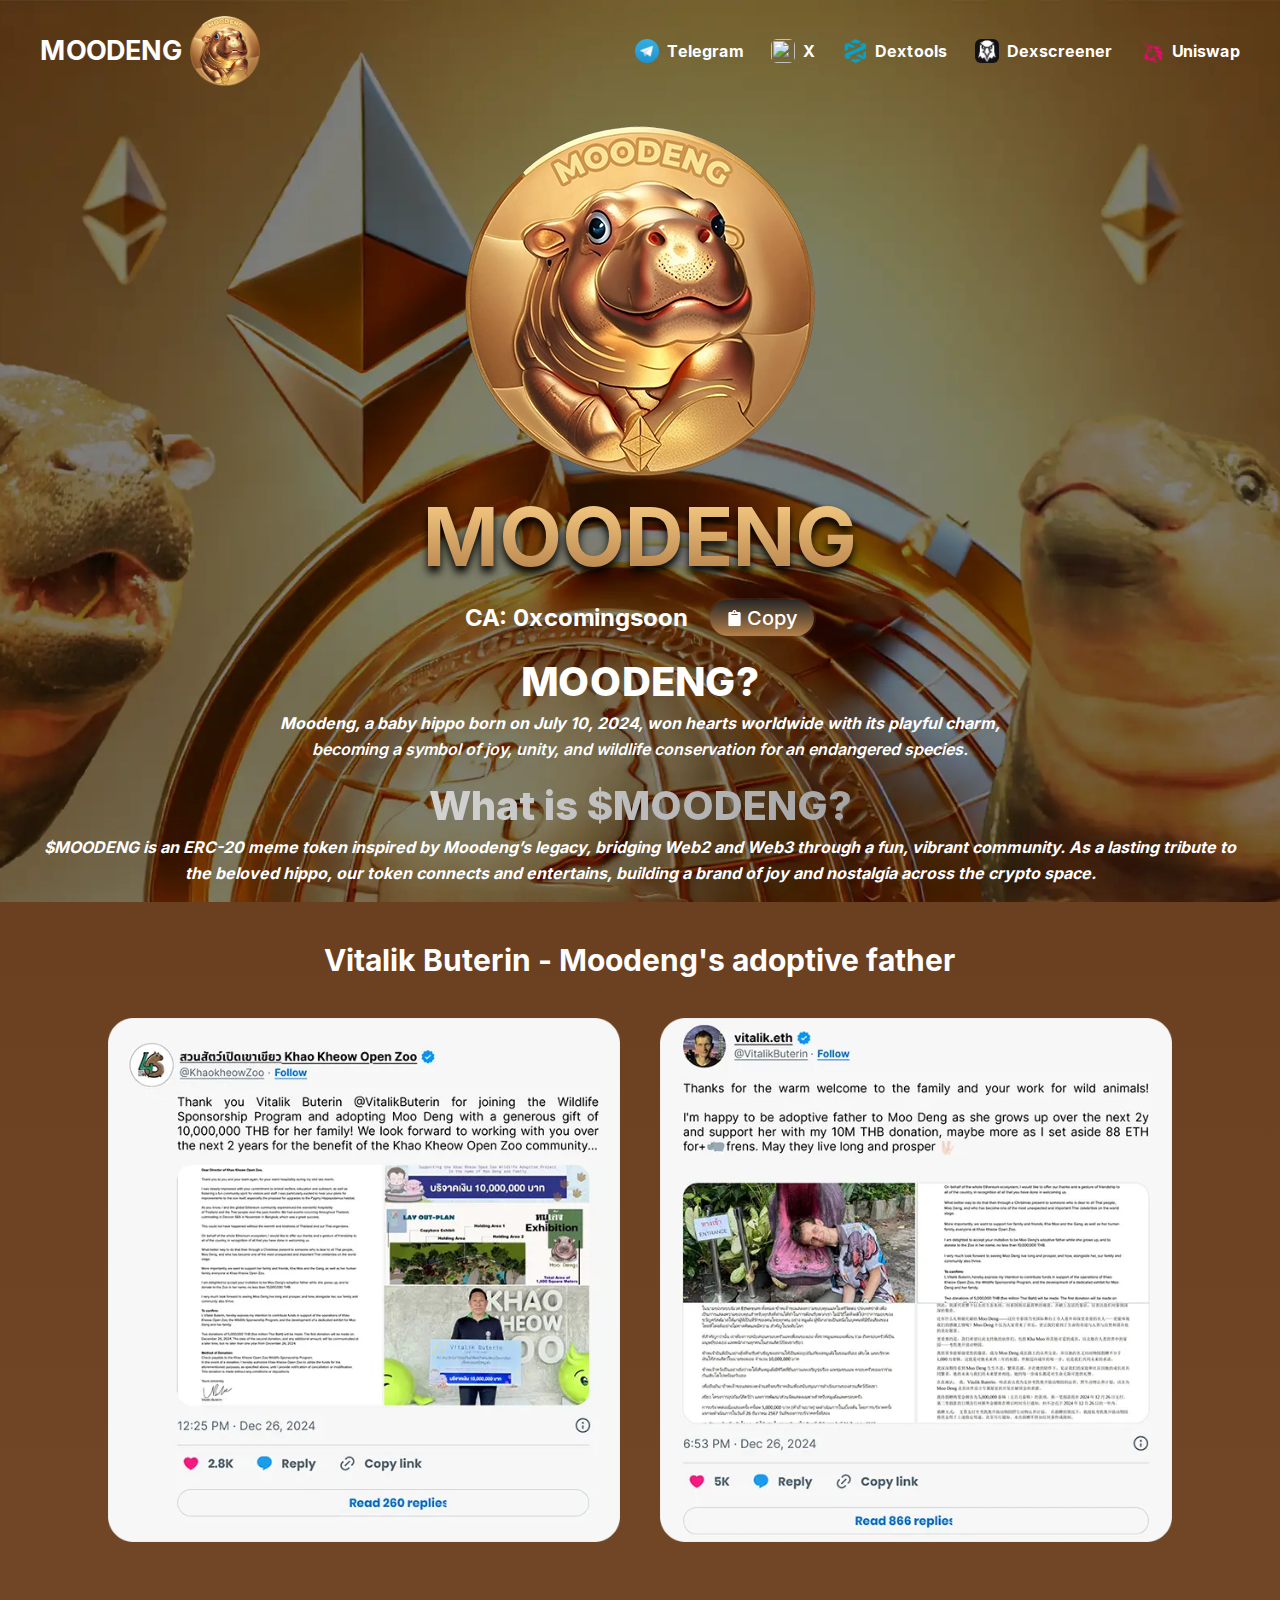
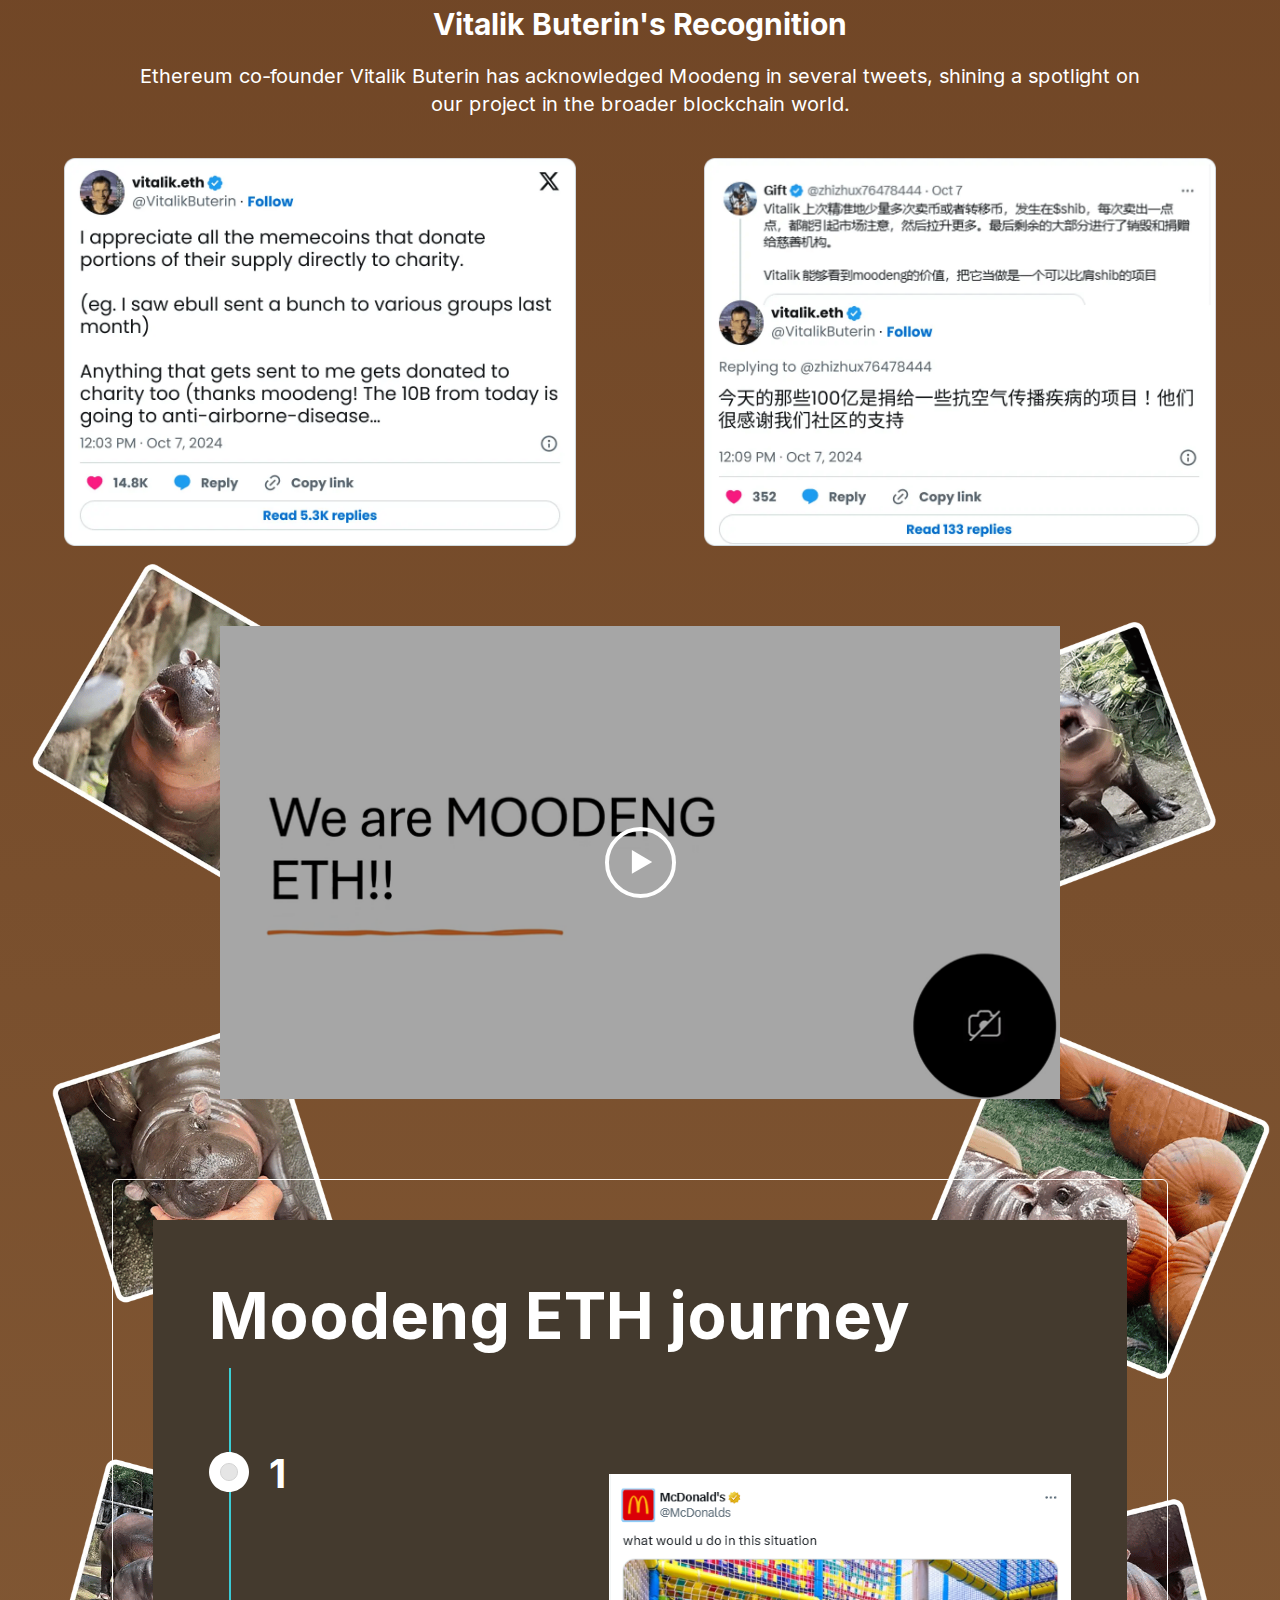
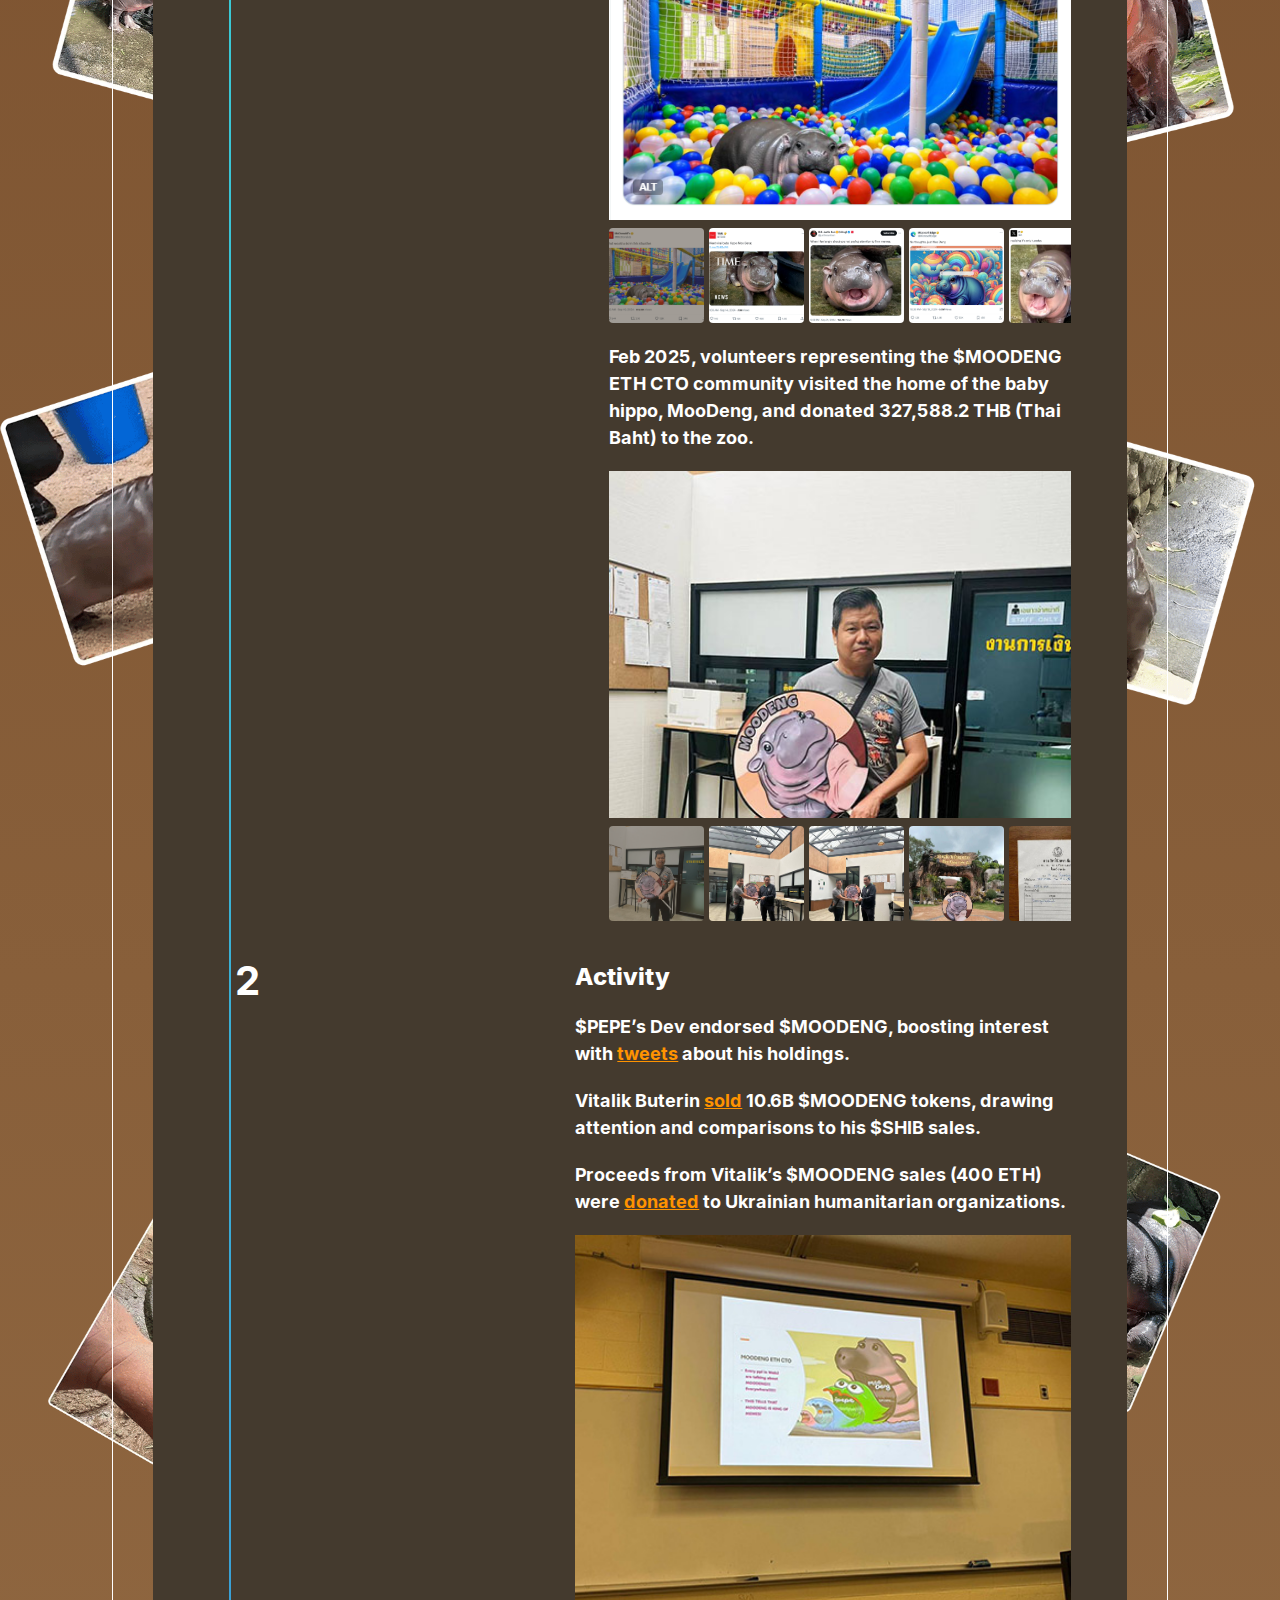
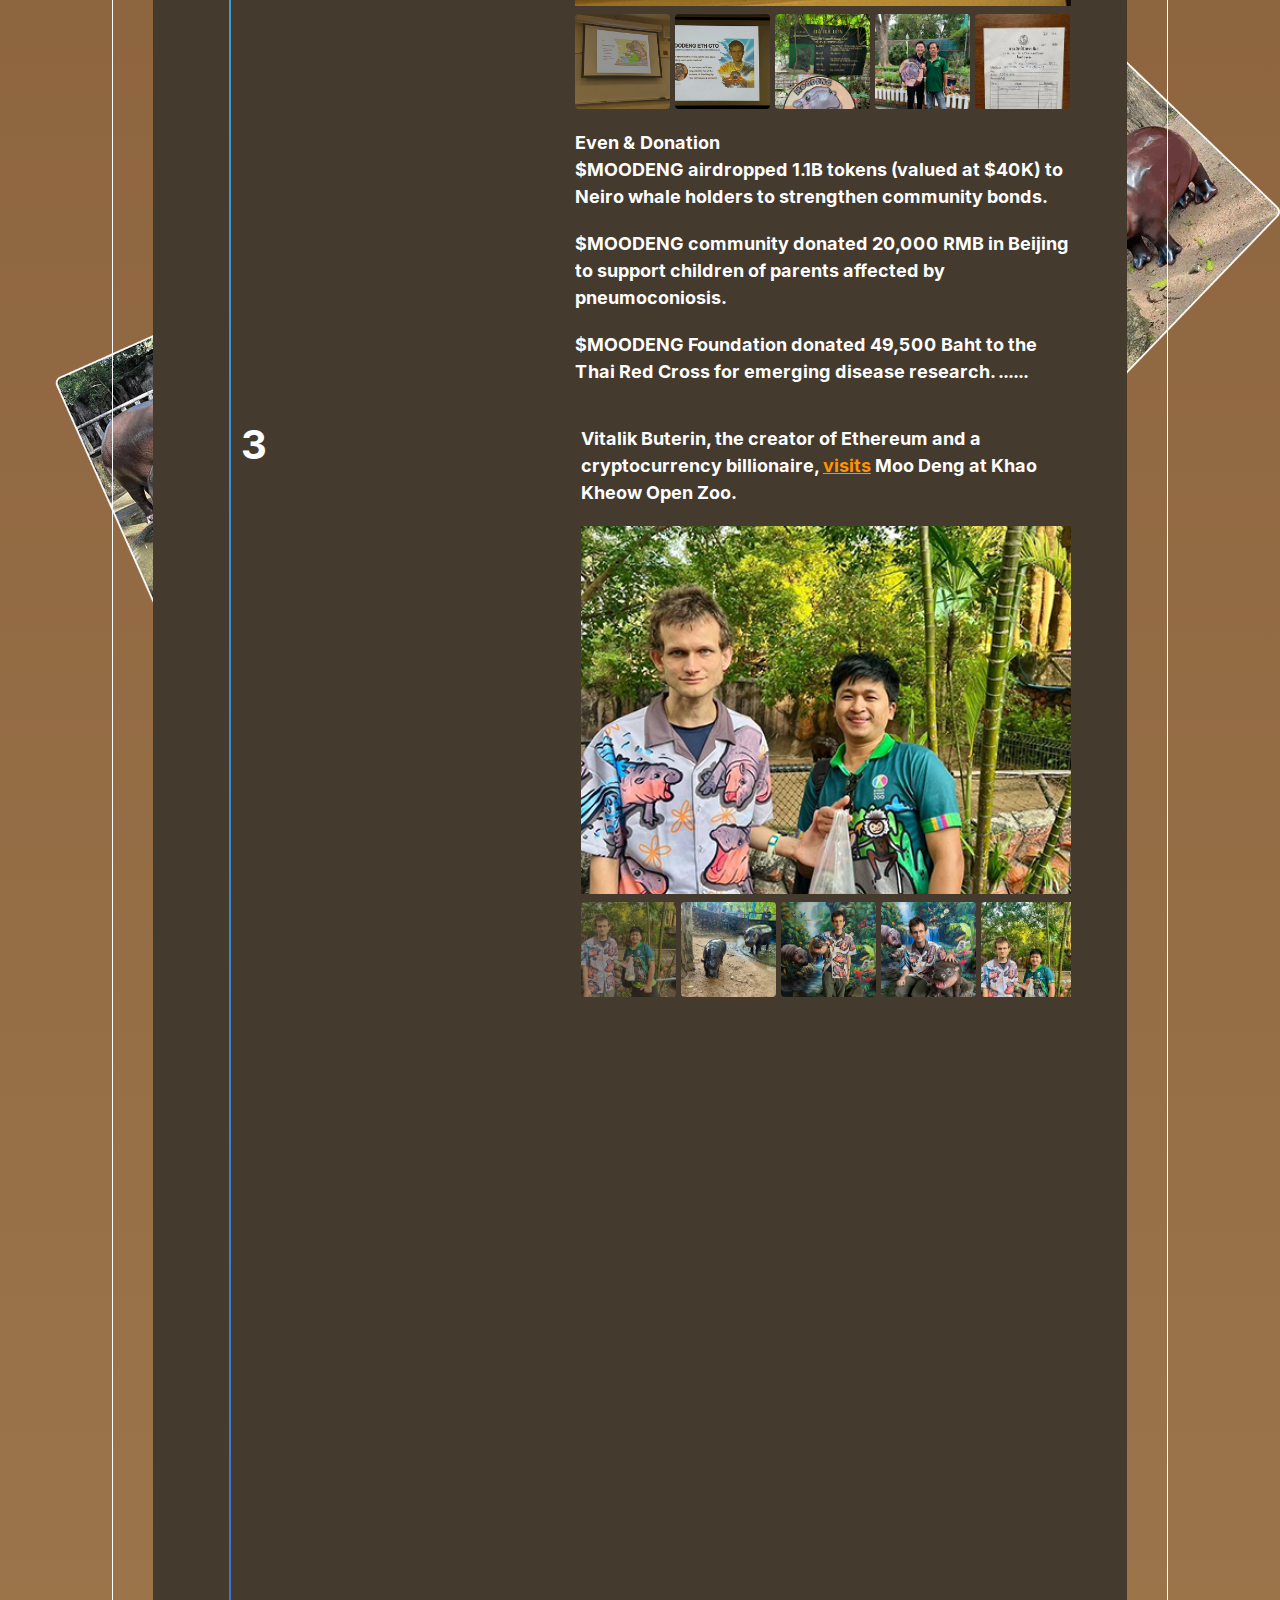
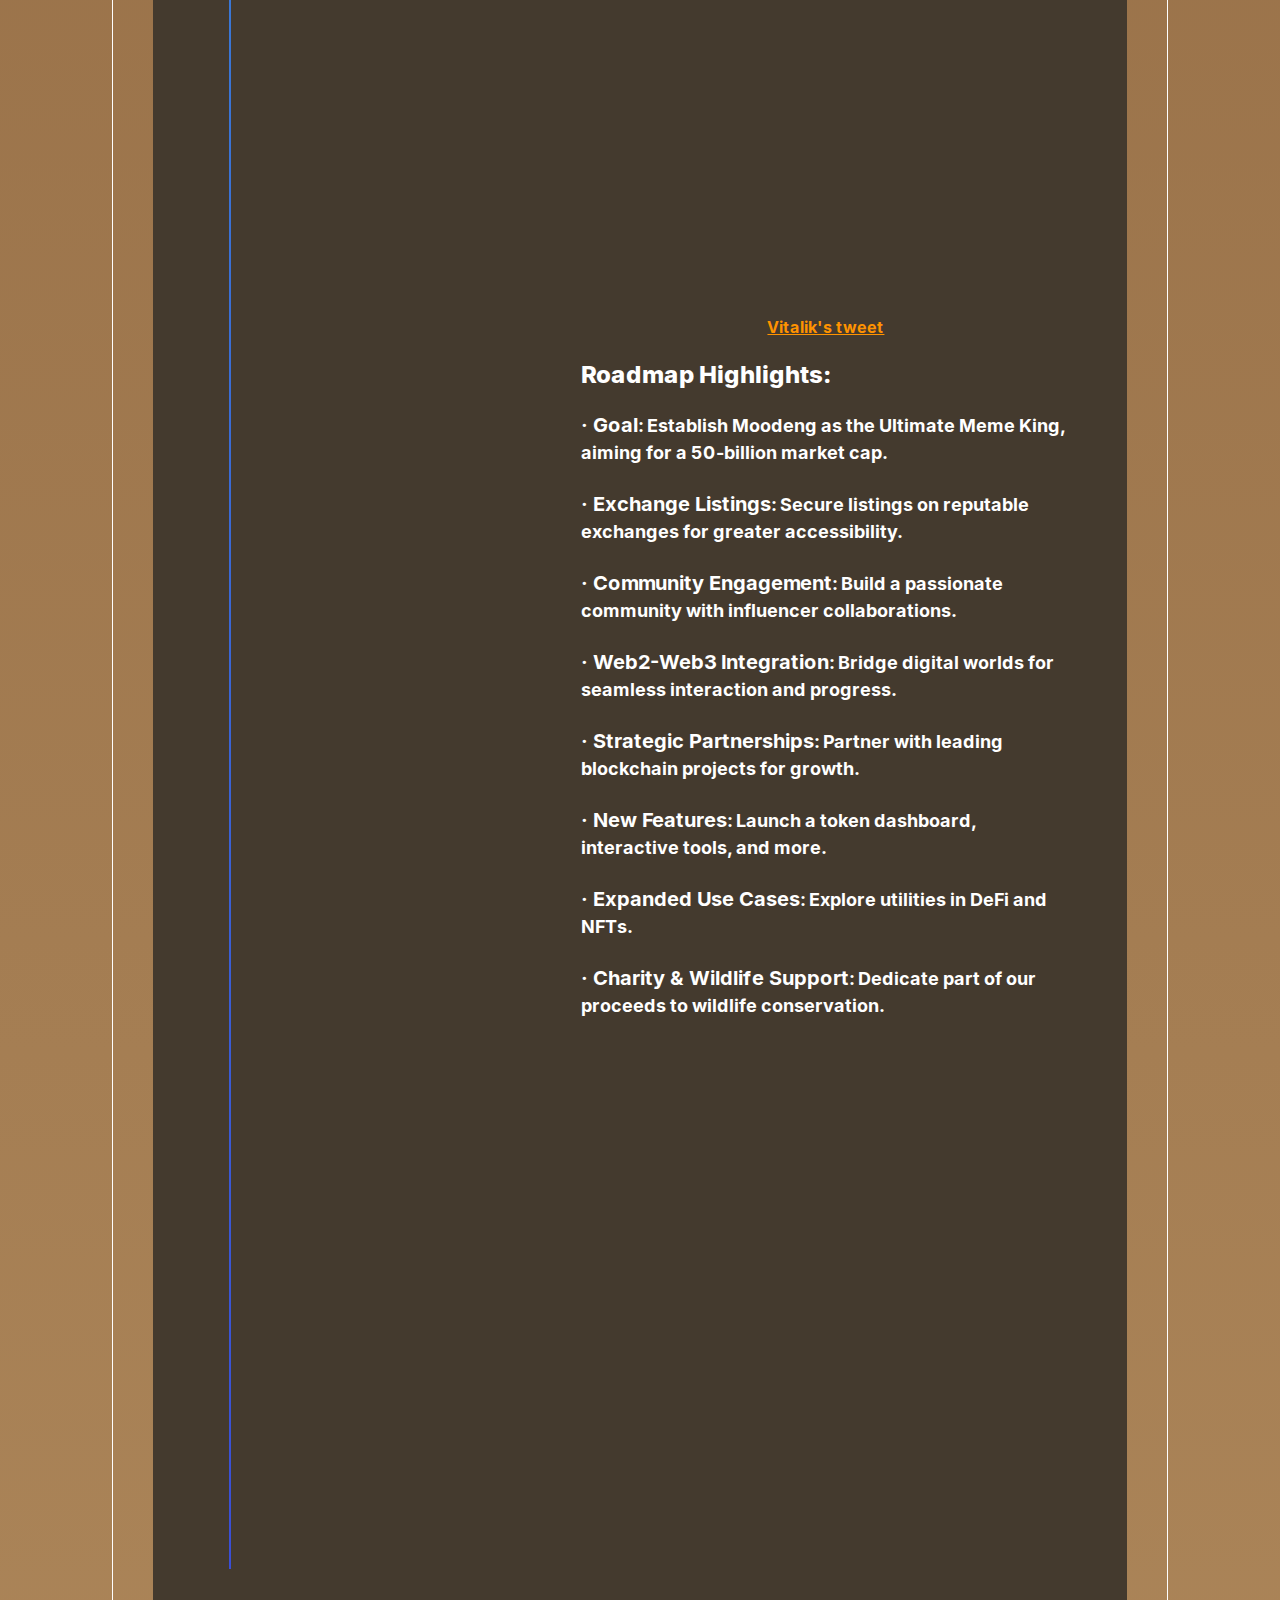
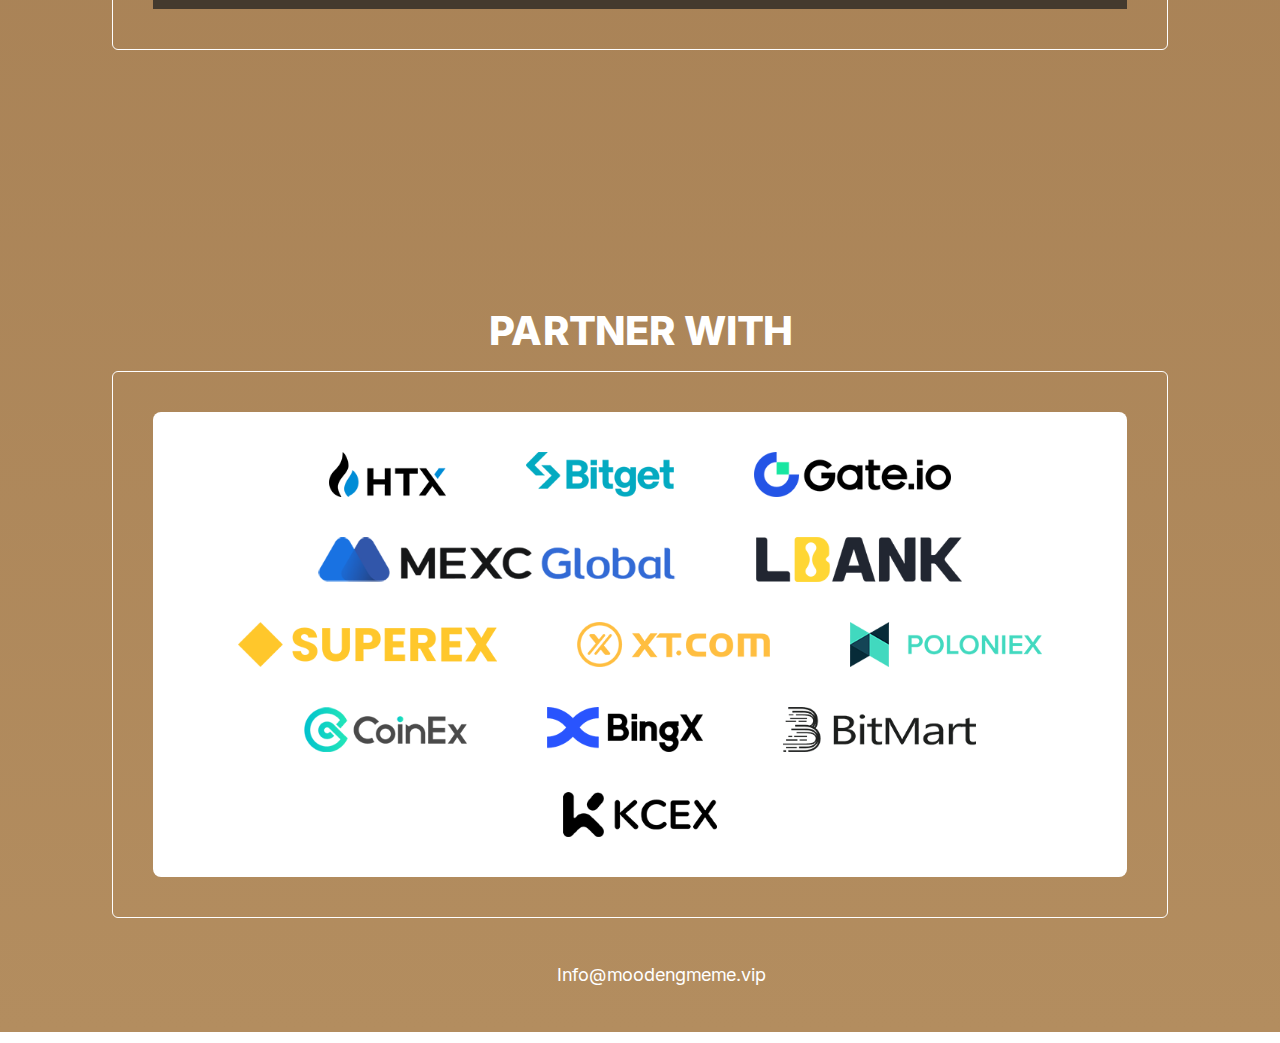
==== index.html @ 2652fa2b "first commit" ====
<!DOCTYPE html>
<html lang="en">

<head>
    <meta charSet="utf-8" />
    <meta name="viewport" content="width=device-width, initial-scale=1" />
    <link rel="preload" href="/_next/static/media/6d93bde91c0c2823-s.p.woff2" as="font" crossorigin=""
        type="font/woff2" />
    <link rel="preload" as="image"
        imageSrcSet="/_next/image?url=%2F_next%2Fstatic%2Fmedia%2Fhero.f780f8da.png&amp;w=640&amp;q=75&amp;dpl=dpl_Himsqy779shiFS8bax35Cu4Dz1cm 640w, /_next/image?url=%2F_next%2Fstatic%2Fmedia%2Fhero.f780f8da.png&amp;w=750&amp;q=75&amp;dpl=dpl_Himsqy779shiFS8bax35Cu4Dz1cm 750w, /_next/image?url=%2F_next%2Fstatic%2Fmedia%2Fhero.f780f8da.png&amp;w=828&amp;q=75&amp;dpl=dpl_Himsqy779shiFS8bax35Cu4Dz1cm 828w, /_next/image?url=%2F_next%2Fstatic%2Fmedia%2Fhero.f780f8da.png&amp;w=1080&amp;q=75&amp;dpl=dpl_Himsqy779shiFS8bax35Cu4Dz1cm 1080w, /_next/image?url=%2F_next%2Fstatic%2Fmedia%2Fhero.f780f8da.png&amp;w=1200&amp;q=75&amp;dpl=dpl_Himsqy779shiFS8bax35Cu4Dz1cm 1200w, /_next/image?url=%2F_next%2Fstatic%2Fmedia%2Fhero.f780f8da.png&amp;w=1920&amp;q=75&amp;dpl=dpl_Himsqy779shiFS8bax35Cu4Dz1cm 1920w, /_next/image?url=%2F_next%2Fstatic%2Fmedia%2Fhero.f780f8da.png&amp;w=2048&amp;q=75&amp;dpl=dpl_Himsqy779shiFS8bax35Cu4Dz1cm 2048w, /_next/image?url=%2F_next%2Fstatic%2Fmedia%2Fhero.f780f8da.png&amp;w=3840&amp;q=75&amp;dpl=dpl_Himsqy779shiFS8bax35Cu4Dz1cm 3840w"
        imageSizes="100vw" />
    <link rel="preload" as="image"
        imageSrcSet="/_next/image?url=%2F_next%2Fstatic%2Fmedia%2Flogo-2.14aabc45.png&amp;w=384&amp;q=100&amp;dpl=dpl_Himsqy779shiFS8bax35Cu4Dz1cm 1x, /_next/image?url=%2F_next%2Fstatic%2Fmedia%2Flogo-2.14aabc45.png&amp;w=750&amp;q=100&amp;dpl=dpl_Himsqy779shiFS8bax35Cu4Dz1cm 2x" />
    <link rel="preload" as="image" href="/slider-1/s1.png" />
    <link rel="preload" as="image" href="/slider-1/s2.png" />
    <link rel="preload" as="image" href="/slider-1/s3.png" />
    <link rel="preload" as="image" href="/slider-1/s4.png" />
    <link rel="preload" as="image" href="/slider-1/s5.png" />
    <link rel="preload" as="image" href="/slider-1/s6.png" />
    <link rel="preload" as="image" href="/slider-1/s7.png" />
    <link rel="preload" as="image" href="/slider-2/s1.jpeg" />
    <link rel="stylesheet" href="/_next/static/css/af9b019580ee9a31.css?dpl=dpl_Himsqy779shiFS8bax35Cu4Dz1cm"
        data-precedence="next" />
    <link rel="stylesheet" href="/_next/static/css/ea7d800c8a680295.css?dpl=dpl_Himsqy779shiFS8bax35Cu4Dz1cm"
        data-precedence="next" />
    <link rel="preload" as="script" fetchPriority="low"
        href="/_next/static/chunks/webpack-76964db5224d0c79.js?dpl=dpl_Himsqy779shiFS8bax35Cu4Dz1cm" />
    <script src="/_next/static/chunks/1bace94d-59c0e814e99fb036.js?dpl=dpl_Himsqy779shiFS8bax35Cu4Dz1cm" async="">
    </script>
    <script src="/_next/static/chunks/170-80c71eea524e364d.js?dpl=dpl_Himsqy779shiFS8bax35Cu4Dz1cm" async=""></script>
    <script src="/_next/static/chunks/main-app-ac27ffcede738406.js?dpl=dpl_Himsqy779shiFS8bax35Cu4Dz1cm" async="">
    </script>
    <script src="/_next/static/chunks/17-d59802ddd5c65a68.js?dpl=dpl_Himsqy779shiFS8bax35Cu4Dz1cm" async=""></script>
    <script src="/_next/static/chunks/app/layout-b3a618b76ba72ce8.js?dpl=dpl_Himsqy779shiFS8bax35Cu4Dz1cm" async="">
    </script>
    <script src="/_next/static/chunks/946f5a48-8767764c56c4c7df.js?dpl=dpl_Himsqy779shiFS8bax35Cu4Dz1cm" async="">
    </script>
    <script src="/_next/static/chunks/944-8070cf9de7eb9574.js?dpl=dpl_Himsqy779shiFS8bax35Cu4Dz1cm" async=""></script>
    <script src="/_next/static/chunks/app/page-c12bf40a9e4cdd3b.js?dpl=dpl_Himsqy779shiFS8bax35Cu4Dz1cm" async="">
    </script>
    <link rel="preload" as="image" href="/slider-2/s2.jpeg" />
    <link rel="preload" as="image" href="/slider-2/s3.jpeg" />
    <link rel="preload" as="image" href="/slider-2/s4.jpeg" />
    <link rel="preload" as="image" href="/slider-2/s5.jpeg" />
    <link rel="preload" as="image" href="/slider-3/s1.jpeg" />
    <link rel="preload" as="image" href="/slider-3/s2.jpeg" />
    <link rel="preload" as="image" href="/slider-3/s3.jpeg" />
    <link rel="preload" as="image" href="/slider-3/s4.jpeg" />
    <link rel="preload" as="image" href="/slider-3/s5.jpeg" />
    <link rel="preload" as="image" href="/slider-3/s6.jpeg" />
    <link rel="preload" as="image" href="/slider-3/s7.jpeg" />
    <link rel="preload" as="image" href="/slider-3/s8.jpeg" />
    <link rel="preload" as="image" href="/slider-3/s9.jpeg" />
    <link rel="preload" as="image" href="/slider-3/s10.jpeg" />
    <link rel="preload" as="image" href="/slider-4/s1.png" />
    <link rel="preload" as="image" href="/slider-4/s2.png" />
    <link rel="preload" as="image" href="/slider-4/s3.png" />
    <link rel="preload" as="image" href="/slider-4/s4.png" />
    <link rel="preload" as="image" href="/slider-4/s5.png" />
    <link rel="preload" as="image" href="/socials/htx.png" />
    <link rel="preload" as="image" href="/socials/bitget.png" />
    <link rel="preload" as="image" href="/socials/gate.png" />
    <link rel="preload" as="image" href="/socials/mexc.png" />
    <link rel="preload" as="image" href="/socials/lbank.png" />
    <link rel="preload" as="image" href="/socials/superex.png" />
    <link rel="preload" as="image" href="/socials/xt.png" />
    <link rel="preload" as="image" href="/socials/polon.png" />
    <link rel="preload" as="image" href="/socials/coinex.png" />
    <link rel="preload" as="image" href="/socials/bingx.png" />
    <link rel="preload" as="image" href="/socials/bitmap.png" />
    <link rel="preload" as="image" href="/socials/kcex.png" />
    <meta name="next-size-adjust" />
    <title>Moodeng</title>
    <meta name="description" content="Meet MooDeng, the Iconic Pygmy Hippo Inspiring $MOODENG!" />
    <meta property="og:title" content="Moodeng" />
    <meta property="og:description" content="Meet MooDeng, the Iconic Pygmy Hippo Inspiring $MOODENG!" />
    <meta property="og:image:type" content="image/jpeg" />
    <meta property="og:image:width" content="1500" />
    <meta property="og:image:height" content="500" />
    <meta property="og:image" content="https://moodeng.vip/opengraph-image.jpg?70909d3bb8a36746" />
    <meta name="twitter:card" content="summary_large_image" />
    <meta name="twitter:title" content="Moodeng" />
    <meta name="twitter:description" content="Meet MooDeng, the Iconic Pygmy Hippo Inspiring $MOODENG!" />
    <meta name="twitter:image:type" content="image/jpeg" />
    <meta name="twitter:image:width" content="1500" />
    <meta name="twitter:image:height" content="500" />
    <meta name="twitter:image" content="https://moodeng.vip/opengraph-image.jpg?70909d3bb8a36746" />
    <link rel="icon" href="/favicon.ico" type="image/x-icon" sizes="128x128" />
    <script src="/_next/static/chunks/polyfills-42372ed130431b0a.js?dpl=dpl_Himsqy779shiFS8bax35Cu4Dz1cm" noModule="">
    </script>
</head>

<body class="__className_03f01d">
    <div class="mx-auto min-h-screen max-w-screen-3xl">
        <div class="relative"><img alt="" decoding="async" data-nimg="fill" class="object-cover"
                style="position:absolute;height:100%;width:100%;left:0;top:0;right:0;bottom:0;color:transparent"
                sizes="100vw"
                srcSet="/_next/image?url=%2F_next%2Fstatic%2Fmedia%2Fhero.f780f8da.png&amp;w=640&amp;q=75&amp;dpl=dpl_Himsqy779shiFS8bax35Cu4Dz1cm 640w, /_next/image?url=%2F_next%2Fstatic%2Fmedia%2Fhero.f780f8da.png&amp;w=750&amp;q=75&amp;dpl=dpl_Himsqy779shiFS8bax35Cu4Dz1cm 750w, /_next/image?url=%2F_next%2Fstatic%2Fmedia%2Fhero.f780f8da.png&amp;w=828&amp;q=75&amp;dpl=dpl_Himsqy779shiFS8bax35Cu4Dz1cm 828w, /_next/image?url=%2F_next%2Fstatic%2Fmedia%2Fhero.f780f8da.png&amp;w=1080&amp;q=75&amp;dpl=dpl_Himsqy779shiFS8bax35Cu4Dz1cm 1080w, /_next/image?url=%2F_next%2Fstatic%2Fmedia%2Fhero.f780f8da.png&amp;w=1200&amp;q=75&amp;dpl=dpl_Himsqy779shiFS8bax35Cu4Dz1cm 1200w, /_next/image?url=%2F_next%2Fstatic%2Fmedia%2Fhero.f780f8da.png&amp;w=1920&amp;q=75&amp;dpl=dpl_Himsqy779shiFS8bax35Cu4Dz1cm 1920w, /_next/image?url=%2F_next%2Fstatic%2Fmedia%2Fhero.f780f8da.png&amp;w=2048&amp;q=75&amp;dpl=dpl_Himsqy779shiFS8bax35Cu4Dz1cm 2048w, /_next/image?url=%2F_next%2Fstatic%2Fmedia%2Fhero.f780f8da.png&amp;w=3840&amp;q=75&amp;dpl=dpl_Himsqy779shiFS8bax35Cu4Dz1cm 3840w"
                src="/_next/image?url=%2F_next%2Fstatic%2Fmedia%2Fhero.f780f8da.png&amp;w=3840&amp;q=75&amp;dpl=dpl_Himsqy779shiFS8bax35Cu4Dz1cm" />
            <div class="relative px-5 lg:px-10 py-4">
                <header class="flex items-center justify-between">
                    <div class="flex items-center gap-2"><span
                            class="text-xl font-bold lg:text-2xl xl:text-[27px]">MOODENG</span><img alt=""
                            loading="lazy" width="70" height="70" decoding="async" data-nimg="1"
                            class="w-[50px] lg:w-[70px]" style="color:transparent"
                           
                            src="/_next/logos.png" />
                    </div>
                    <div
                        class="font-bold *:multi-[flex;items-center;gap-2] [&amp;_img]:multi-[aspect-square;size-[24px];object-contain;rounded-md] gap-5 lg:gap-7 hidden min-[790px]:multi-[`flex;[&amp;+*]:hidden`]">
                        <a href="https://t.me/moodeng_onETH" target="_tele"><img alt="" loading="lazy" width="50"
                                height="50" decoding="async" data-nimg="1" style="color:transparent"
                                srcSet="/_next/image?url=%2F_next%2Fstatic%2Fmedia%2Ftele.3a8845c1.png&amp;w=64&amp;q=75&amp;dpl=dpl_Himsqy779shiFS8bax35Cu4Dz1cm 1x, /_next/image?url=%2F_next%2Fstatic%2Fmedia%2Ftele.3a8845c1.png&amp;w=128&amp;q=75&amp;dpl=dpl_Himsqy779shiFS8bax35Cu4Dz1cm 2x"
                                src="/_next/image?url=%2F_next%2Fstatic%2Fmedia%2Ftele.3a8845c1.png&amp;w=128&amp;q=75&amp;dpl=dpl_Himsqy779shiFS8bax35Cu4Dz1cm" /><span>Telegram</span></a><a
                            href="https://x.com/moodeng_onETH" target="_x"><img alt="" loading="lazy" width="50"
                                height="50" decoding="async" data-nimg="1" style="color:transparent"
                                srcSet="/_next/image?url=%2F_next%2Fstatic%2Fmedia%2Fx.f2b79ea3.png&amp;w=64&amp;q=75&amp;dpl=dpl_Himsqy779shiFS8bax35Cu4Dz1cm 1x, /_next/image?url=%2F_next%2Fstatic%2Fmedia%2Fx.f2b79ea3.png&amp;w=128&amp;q=75&amp;dpl=dpl_Himsqy779shiFS8bax35Cu4Dz1cm 2x"
                                src="/_next/image?url=%2F_next%2Fstatic%2Fmedia%2Fx.f2b79ea3.png&amp;w=128&amp;q=75&amp;dpl=dpl_Himsqy779shiFS8bax35Cu4Dz1cm" /><span>X</span></a><a
                            href="https://www.dextools.io/" target="_dex"><img alt="" loading="lazy"
                                width="50" height="56" decoding="async" data-nimg="1" style="color:transparent"
                                srcSet="/_next/image?url=%2F_next%2Fstatic%2Fmedia%2Fdex.eba37f08.png&amp;w=64&amp;q=75&amp;dpl=dpl_Himsqy779shiFS8bax35Cu4Dz1cm 1x, /_next/image?url=%2F_next%2Fstatic%2Fmedia%2Fdex.eba37f08.png&amp;w=128&amp;q=75&amp;dpl=dpl_Himsqy779shiFS8bax35Cu4Dz1cm 2x"
                                src="/_next/image?url=%2F_next%2Fstatic%2Fmedia%2Fdex.eba37f08.png&amp;w=128&amp;q=75&amp;dpl=dpl_Himsqy779shiFS8bax35Cu4Dz1cm" /><span>Dextools</span></a><a
                            href="https://dexscreener.com"
                            target="_dexs"><img alt="" loading="lazy" width="50" height="50" decoding="async"
                                data-nimg="1" style="color:transparent"
                                srcSet="/_next/image?url=%2F_next%2Fstatic%2Fmedia%2Fdexs.d2df85e1.png&amp;w=64&amp;q=75&amp;dpl=dpl_Himsqy779shiFS8bax35Cu4Dz1cm 1x, /_next/image?url=%2F_next%2Fstatic%2Fmedia%2Fdexs.d2df85e1.png&amp;w=128&amp;q=75&amp;dpl=dpl_Himsqy779shiFS8bax35Cu4Dz1cm 2x"
                                src="/_next/image?url=%2F_next%2Fstatic%2Fmedia%2Fdexs.d2df85e1.png&amp;w=128&amp;q=75&amp;dpl=dpl_Himsqy779shiFS8bax35Cu4Dz1cm" /><span>Dexscreener</span></a><a
                            href="https://app.uniswap.org/explore/tokens/ethereum/0xcomingsoon"
                            target="_uni"><img alt="" loading="lazy" width="50" height="50" decoding="async"
                                data-nimg="1" style="color:transparent"
                                srcSet="/_next/image?url=%2F_next%2Fstatic%2Fmedia%2Funi.c1dee1bf.png&amp;w=64&amp;q=75&amp;dpl=dpl_Himsqy779shiFS8bax35Cu4Dz1cm 1x, /_next/image?url=%2F_next%2Fstatic%2Fmedia%2Funi.c1dee1bf.png&amp;w=128&amp;q=75&amp;dpl=dpl_Himsqy779shiFS8bax35Cu4Dz1cm 2x"
                                src="/_next/image?url=%2F_next%2Fstatic%2Fmedia%2Funi.c1dee1bf.png&amp;w=128&amp;q=75&amp;dpl=dpl_Himsqy779shiFS8bax35Cu4Dz1cm" /><span>Uniswap</span></a>
                    </div>
                    <div><button><img alt="" loading="lazy" width="29" height="25" decoding="async" data-nimg="1"
                                style="color:transparent" src="/_next/static/media/hamburger.f5b17fae.svg" /></button>
                    </div>
                </header><img alt="" width="350" height="350" decoding="async" data-nimg="1" class="mx-auto mt-10"
                    style="color:transparent"
                    srcSet="/_next/image?url=%2F_next%2Fstatic%2Fmedia%2Flogo-2.14aabc45.png&amp;w=384&amp;q=100&amp;dpl=dpl_Himsqy779shiFS8bax35Cu4Dz1cm 1x, /_next/image?url=%2F_next%2Fstatic%2Fmedia%2Flogo-2.14aabc45.png&amp;w=750&amp;q=100&amp;dpl=dpl_Himsqy779shiFS8bax35Cu4Dz1cm 2x"
                    src="/_next/image?url=%2F_next%2Fstatic%2Fmedia%2Flogo-2.14aabc45.png&amp;w=750&amp;q=100&amp;dpl=dpl_Himsqy779shiFS8bax35Cu4Dz1cm" />
                <h1
                    class="text-gra-1 text-sha-1 text-center font-bold leading-none text-6xl lg:text-7xl xl:text-[82px] mt-5">
                    MOODENG</h1>
                <div
                    class="flex justify-center text-center text-[11px] font-bold *:multi-[bg-black;rounded-lg;basis-[148px];py-6;px-2] gap-5 mt-5">
                    <section>
                        <div class="">MARKETCAP</div>
                        <div class="">
                            <number-flow-react><span
                                    style="font-kerning: none; display: inline-block; line-height: var(--number-flow-char-height, 1em); padding: var(--number-flow-mask-height, 0.25em) 0;">$0</span>
                            </number-flow-react>
                        </div>
                    </section>
                    <section>
                        <div class="">LIQUIDITY</div>
                        <div class="">
                            <number-flow-react><span
                                    style="font-kerning: none; display: inline-block; line-height: var(--number-flow-char-height, 1em); padding: var(--number-flow-mask-height, 0.25em) 0;">$0</span>
                            </number-flow-react>
                        </div>
                    </section>
                    <section>
                        <div class="">VOLUME (24h)</div>
                        <div class="">
                            <number-flow-react><span
                                    style="font-kerning: none; display: inline-block; line-height: var(--number-flow-char-height, 1em); padding: var(--number-flow-mask-height, 0.25em) 0;">$0</span>
                            </number-flow-react>
                        </div>
                    </section>
                </div>
                <div class="flex flex-col items-center justify-center sm:flex-row gap-2 sm:gap-5 mt-5">
                    <div class="text-center font-bold text-lg sm:text-xl lg:text-2xl">CA:
                        <!-- --> <span class="break-all">0xcomingsoon</span></div>
                    <div class="shrink-0 overflow-hidden rounded-full border-2 border-primary/30"><button
                            class="btn-1 flex items-center text-[20px] font-medium leading-none transition gap-1 px-4 py-2 hover:opacity-90"><img
                                alt="" loading="lazy" width="17" height="18" decoding="async" data-nimg="1"
                                style="color:transparent"
                                src="/_next/static/media/copy.a0fef533.svg" /><span>Copy</span></button></div>
                </div>
                <div class="text-center mt-6 space-y-6">
                    <div class="space-y-2">
                        <h2 class="text-4xl font-extrabold lg:text-[40px]">MOODENG?</h2>
                        <article class="font-semibold italic leading-relaxed">
                            <p class="font-bold">Moodeng, a baby hippo born on July 10, 2024, won hearts worldwide with
                                its playful charm,</p>
                            <p>becoming a symbol of joy, unity, and wildlife conservation for an endangered species.</p>
                        </article>
                    </div>
                    <div class="space-y-2">
                        <h2 class="text-gra-2 text-4xl font-extrabold lg:text-[40px]">What is $MOODENG?</h2>
                        <article class="font-semibold italic leading-relaxed">
                            <p class="mx-auto max-w-screen-xl font-bold">$MOODENG is an ERC-20 meme token inspired by
                                Moodeng’s legacy, bridging Web2 and Web3 through a fun, vibrant community. As a lasting
                                tribute to the beloved hippo, our token connects and entertains, building a brand of joy
                                and nostalgia across the crypto space.</p>
                        </article>
                    </div>
                </div>
            </div>
        </div>
        <div class="bg-gra-1 py-10">
            <hgroup class="space-y-5 text-center">
                <h2 class="text-2xl font-bold xl:text-3xl 2xl:text-[32px]">Vitalik Buterin - Moodeng&#x27;s adoptive
                    father</h2>
            </hgroup>
            <div
                class="relative z-10 flex items-center justify-center *:multi-[max-w-[min(550px,40%)]] gap-10 max-md:multi-[`flex-col;[&amp;&gt;*]:max-w-[90%]`] mt-10">
                <a href="https://x.com/khaokheowzoo/status/1872151683700248587?s=46" target="_card3"><img alt=""
                        loading="lazy" width="600" height="614" decoding="async" data-nimg="1" style="color:transparent"
                        srcSet="/_next/image?url=%2F_next%2Fstatic%2Fmedia%2Ft3.8689aac9.png&amp;w=640&amp;q=75&amp;dpl=dpl_Himsqy779shiFS8bax35Cu4Dz1cm 1x, /_next/image?url=%2F_next%2Fstatic%2Fmedia%2Ft3.8689aac9.png&amp;w=1200&amp;q=75&amp;dpl=dpl_Himsqy779shiFS8bax35Cu4Dz1cm 2x"
                        src="/_next/image?url=%2F_next%2Fstatic%2Fmedia%2Ft3.8689aac9.png&amp;w=1200&amp;q=75&amp;dpl=dpl_Himsqy779shiFS8bax35Cu4Dz1cm" /></a><a
                    href="https://x.com/khaokheowzoo/status/1872151683700248587?s=46" target="_card4"><img alt=""
                        loading="lazy" width="600" height="614" decoding="async" data-nimg="1" style="color:transparent"
                        srcSet="/_next/image?url=%2F_next%2Fstatic%2Fmedia%2Ft4.f00b1a37.png&amp;w=640&amp;q=75&amp;dpl=dpl_Himsqy779shiFS8bax35Cu4Dz1cm 1x, /_next/image?url=%2F_next%2Fstatic%2Fmedia%2Ft4.f00b1a37.png&amp;w=1200&amp;q=75&amp;dpl=dpl_Himsqy779shiFS8bax35Cu4Dz1cm 2x"
                        src="/_next/image?url=%2F_next%2Fstatic%2Fmedia%2Ft4.f00b1a37.png&amp;w=1200&amp;q=75&amp;dpl=dpl_Himsqy779shiFS8bax35Cu4Dz1cm" /></a>
            </div>
            <hgroup class="mt-16 space-y-5 text-center">
                <h2 class="text-2xl font-bold xl:text-3xl 2xl:text-[32px]">Vitalik Buterin&#x27;s Recognition</h2>
                <p class="text-lg lg:text-xl"><span class="inline-block max-w-5xl">Ethereum co-founder Vitalik Buterin
                        has acknowledged Moodeng in several tweets, shining a spotlight on our project in the broader
                        blockchain world.</span></p>
            </hgroup>
            <div
                class="relative z-10 flex items-center justify-center *:multi-[max-w-[min(550px,40%)]] gap-10 lg:gap-20 xl:gap-32 max-md:multi-[`flex-col;[&amp;&gt;*]:max-w-[90%]`] mt-10">
                <img alt="" loading="lazy" width="1100" height="834" decoding="async" data-nimg="1"
                    style="color:transparent"
                    srcSet="/_next/image?url=%2F_next%2Fstatic%2Fmedia%2Ft1.1557f1ec.png&amp;w=1200&amp;q=75&amp;dpl=dpl_Himsqy779shiFS8bax35Cu4Dz1cm 1x, /_next/image?url=%2F_next%2Fstatic%2Fmedia%2Ft1.1557f1ec.png&amp;w=3840&amp;q=75&amp;dpl=dpl_Himsqy779shiFS8bax35Cu4Dz1cm 2x"
                    src="/_next/image?url=%2F_next%2Fstatic%2Fmedia%2Ft1.1557f1ec.png&amp;w=3840&amp;q=75&amp;dpl=dpl_Himsqy779shiFS8bax35Cu4Dz1cm" /><img
                    alt="" loading="lazy" width="1100" height="834" decoding="async" data-nimg="1"
                    style="color:transparent"
                    srcSet="/_next/image?url=%2F_next%2Fstatic%2Fmedia%2Ft2.504d4bf3.png&amp;w=1200&amp;q=75&amp;dpl=dpl_Himsqy779shiFS8bax35Cu4Dz1cm 1x, /_next/image?url=%2F_next%2Fstatic%2Fmedia%2Ft2.504d4bf3.png&amp;w=3840&amp;q=75&amp;dpl=dpl_Himsqy779shiFS8bax35Cu4Dz1cm 2x"
                    src="/_next/image?url=%2F_next%2Fstatic%2Fmedia%2Ft2.504d4bf3.png&amp;w=3840&amp;q=75&amp;dpl=dpl_Himsqy779shiFS8bax35Cu4Dz1cm" />
            </div>
            <div class="relative z-10 mx-5 mt-10 flex justify-center sm:mx-10 lg:mt-20">
                <div class="aspect-video w-[840px]">
                    <div class="size-full"></div>
                </div>
            </div>
            <div class="relative contain-layout"><img alt="" loading="lazy" width="1920" height="4879" decoding="async"
                    data-nimg="1" class="absolute top-[-10%] max-h-full w-full min-w-[1240px] object-contain"
                    style="color:transparent"
                    srcSet="/_next/image?url=%2F_next%2Fstatic%2Fmedia%2Fmain.2c8db8db.png&amp;w=1920&amp;q=75&amp;dpl=dpl_Himsqy779shiFS8bax35Cu4Dz1cm 1x, /_next/image?url=%2F_next%2Fstatic%2Fmedia%2Fmain.2c8db8db.png&amp;w=3840&amp;q=75&amp;dpl=dpl_Himsqy779shiFS8bax35Cu4Dz1cm 2x"
                    src="/_next/image?url=%2F_next%2Fstatic%2Fmedia%2Fmain.2c8db8db.png&amp;w=3840&amp;q=75&amp;dpl=dpl_Himsqy779shiFS8bax35Cu4Dz1cm" />
                <div class="mx-5 mt-10 flex justify-center sm:mx-10 lg:mt-20">
                    <div
                        class="w-ful relative max-w-[1056px] overflow-hidden rounded-md border-white contain-layout min-[1420px]:[overflow:revert] sm:border sm:p-5 lg:p-10">
                        <img alt="" loading="lazy" width="500" height="342" decoding="async" data-nimg="1"
                            class="absolute -left-24 bottom-0 z-10 hidden w-[400px] rotate-[-46deg] lg:block lg:w-[500px]"
                            style="color:transparent"
                            srcSet="/_next/image?url=%2F_next%2Fstatic%2Fmedia%2Fimage-1.8954af6f.png&amp;w=640&amp;q=75&amp;dpl=dpl_Himsqy779shiFS8bax35Cu4Dz1cm 1x, /_next/image?url=%2F_next%2Fstatic%2Fmedia%2Fimage-1.8954af6f.png&amp;w=1080&amp;q=75&amp;dpl=dpl_Himsqy779shiFS8bax35Cu4Dz1cm 2x"
                            src="/_next/image?url=%2F_next%2Fstatic%2Fmedia%2Fimage-1.8954af6f.png&amp;w=1080&amp;q=75&amp;dpl=dpl_Himsqy779shiFS8bax35Cu4Dz1cm" /><img
                            alt="" loading="lazy" width="260" height="260" decoding="async" data-nimg="1"
                            class="absolute -bottom-10 -right-36 w-[200px] lg:w-[260px]" style="color:transparent"
                            srcSet="/_next/image?url=%2F_next%2Fstatic%2Fmedia%2Fimage-2.b2ae0ace.png&amp;w=384&amp;q=75&amp;dpl=dpl_Himsqy779shiFS8bax35Cu4Dz1cm 1x, /_next/image?url=%2F_next%2Fstatic%2Fmedia%2Fimage-2.b2ae0ace.png&amp;w=640&amp;q=75&amp;dpl=dpl_Himsqy779shiFS8bax35Cu4Dz1cm 2x"
                            src="/_next/image?url=%2F_next%2Fstatic%2Fmedia%2Fimage-2.b2ae0ace.png&amp;w=640&amp;q=75&amp;dpl=dpl_Himsqy779shiFS8bax35Cu4Dz1cm" />
                        <div class="bg-[rgba(68,_58,_46,_1)] pt-10 lg:pt-16 pb-5 lg:pb-10 px-10 lg:px-14">
                            <h2 class="font-bold leading-none text-4xl sm:text-5xl lg:text-6xl xl:text-[64px]">Moodeng
                                ETH journey</h2>
                            <div
                                class="font-bold *:multi-[flex;items-baseline;gap-5;z-10;relative] [&amp;&gt;section&gt;img]:translate-y-1 [&amp;&gt;section&gt;img]:w-[35px] lg:[&amp;&gt;section&gt;img]:w-[40px] [&amp;&gt;section&gt;img]:hidden sm:[&amp;&gt;section&gt;img]:block [&amp;&gt;section&gt;div]:multi-[flex;gap-10;gap-y-5;overflow-hidden] lg:[&amp;&gt;section&gt;div]:gap-10 [&amp;&gt;section&gt;div]:flex-col lg:[&amp;&gt;section&gt;div]:flex-row [&amp;_h4]:multi-[shrink-0;leading-none] [&amp;_h4]:text-3xl lg:[&amp;_h4]:text-[40px] sm:[&amp;_h4]:w-[250px] lg:[&amp;_h4]:w-[300px] [&amp;_article]:space-y-5 [&amp;_article&gt;h5]:multi-[text-2xl;font-extrabold] [&amp;_article_a]:multi-[text-[rgba(255,_147,_0,_1)];underline] text-[18px] space-y-10 mt-5 py-10 lg:py-20 relative isolate after:multi-[absolute;left-5;top-0;w-0.5;h-full;bg-white] after:bg-[linear-gradient(to_bottom,_#3acfd5_0%,_#3a4ed5_100%)] after:hidden sm:after:block">
                                <section><img alt="" loading="lazy" width="40" height="40" decoding="async"
                                        data-nimg="1" style="color:transparent"
                                        src="/_next/static/media/circle.2688c518.svg" />
                                    <div>
                                        <h4>1</h4>
                                        <div class="overflow-hidden">
                                            <article>
                                              
                                                <div class="space-y-2">
                                                    <div class="keen-slider">
                                                        <div class="keen-slider__slide"><img src="/slider-1/s1.png"
                                                                alt=""
                                                                class="aspect-[16/12] w-full object-cover object-top" />
                                                        </div>
                                                        <div class="keen-slider__slide"><img src="/slider-1/s2.png"
                                                                alt=""
                                                                class="aspect-[16/12] w-full object-cover object-top" />
                                                        </div>
                                                        <div class="keen-slider__slide"><img src="/slider-1/s3.png"
                                                                alt=""
                                                                class="aspect-[16/12] w-full object-cover object-top" />
                                                        </div>
                                                        <div class="keen-slider__slide"><img src="/slider-1/s4.png"
                                                                alt=""
                                                                class="aspect-[16/12] w-full object-cover object-top" />
                                                        </div>
                                                        <div class="keen-slider__slide"><img src="/slider-1/s5.png"
                                                                alt=""
                                                                class="aspect-[16/12] w-full object-cover object-top" />
                                                        </div>
                                                        <div class="keen-slider__slide"><img src="/slider-1/s6.png"
                                                                alt=""
                                                                class="aspect-[16/12] w-full object-cover object-top" />
                                                        </div>
                                                        <div class="keen-slider__slide"><img src="/slider-1/s7.png"
                                                                alt=""
                                                                class="aspect-[16/12] w-full object-cover object-top" />
                                                        </div>
                                                    </div>
                                                    <div class="keen-slider">
                                                        <div
                                                            class="keen-slider__slide aspect-square !w-[60px] shrink-0 cursor-pointer overflow-hidden rounded transition sm:!w-[95px] [&amp;.active]:multi-[opacity-50;cursor-default]">
                                                            <img src="/slider-1/s1.png" alt=""
                                                                class="size-full object-cover object-top" /></div>
                                                        <div
                                                            class="keen-slider__slide aspect-square !w-[60px] shrink-0 cursor-pointer overflow-hidden rounded transition sm:!w-[95px] [&amp;.active]:multi-[opacity-50;cursor-default]">
                                                            <img src="/slider-1/s2.png" alt=""
                                                                class="size-full object-cover object-top" /></div>
                                                        <div
                                                            class="keen-slider__slide aspect-square !w-[60px] shrink-0 cursor-pointer overflow-hidden rounded transition sm:!w-[95px] [&amp;.active]:multi-[opacity-50;cursor-default]">
                                                            <img src="/slider-1/s3.png" alt=""
                                                                class="size-full object-cover object-top" /></div>
                                                        <div
                                                            class="keen-slider__slide aspect-square !w-[60px] shrink-0 cursor-pointer overflow-hidden rounded transition sm:!w-[95px] [&amp;.active]:multi-[opacity-50;cursor-default]">
                                                            <img src="/slider-1/s4.png" alt=""
                                                                class="size-full object-cover object-top" /></div>
                                                        <div
                                                            class="keen-slider__slide aspect-square !w-[60px] shrink-0 cursor-pointer overflow-hidden rounded transition sm:!w-[95px] [&amp;.active]:multi-[opacity-50;cursor-default]">
                                                            <img src="/slider-1/s5.png" alt=""
                                                                class="size-full object-cover object-top" /></div>
                                                        <div
                                                            class="keen-slider__slide aspect-square !w-[60px] shrink-0 cursor-pointer overflow-hidden rounded transition sm:!w-[95px] [&amp;.active]:multi-[opacity-50;cursor-default]">
                                                            <img src="/slider-1/s6.png" alt=""
                                                                class="size-full object-cover object-top" /></div>
                                                        <div
                                                            class="keen-slider__slide aspect-square !w-[60px] shrink-0 cursor-pointer overflow-hidden rounded transition sm:!w-[95px] [&amp;.active]:multi-[opacity-50;cursor-default]">
                                                            <img src="/slider-1/s7.png" alt=""
                                                                class="size-full object-cover object-top" /></div>
                                                    </div>
                                                </div>
                                                <p>Feb 2025, volunteers representing the $MOODENG ETH
                                                    CTO community visited the home of the baby hippo, MooDeng, and
                                                    donated 327,588.2 THB (Thai Baht) to the zoo.</p>
                                                <div class="space-y-2">
                                                    <div class="keen-slider">
                                                        <div class="keen-slider__slide"><img src="/slider-2/s1.jpeg"
                                                                alt=""
                                                                class="aspect-[16/12] w-full object-cover object-top" />
                                                        </div>
                                                        <div class="keen-slider__slide"><img src="/slider-2/s2.jpeg"
                                                                alt=""
                                                                class="aspect-[16/12] w-full object-cover object-top" />
                                                        </div>
                                                        <div class="keen-slider__slide"><img src="/slider-2/s3.jpeg"
                                                                alt=""
                                                                class="aspect-[16/12] w-full object-cover object-top" />
                                                        </div>
                                                        <div class="keen-slider__slide"><img src="/slider-2/s4.jpeg"
                                                                alt=""
                                                                class="aspect-[16/12] w-full object-cover object-top" />
                                                        </div>
                                                        <div class="keen-slider__slide"><img src="/slider-2/s5.jpeg"
                                                                alt=""
                                                                class="aspect-[16/12] w-full object-cover object-top" />
                                                        </div>
                                                    </div>
                                                    <div class="keen-slider">
                                                        <div
                                                            class="keen-slider__slide aspect-square !w-[60px] shrink-0 cursor-pointer overflow-hidden rounded transition sm:!w-[95px] [&amp;.active]:multi-[opacity-50;cursor-default]">
                                                            <img src="/slider-2/s1.jpeg" alt=""
                                                                class="size-full object-cover object-top" /></div>
                                                        <div
                                                            class="keen-slider__slide aspect-square !w-[60px] shrink-0 cursor-pointer overflow-hidden rounded transition sm:!w-[95px] [&amp;.active]:multi-[opacity-50;cursor-default]">
                                                            <img src="/slider-2/s2.jpeg" alt=""
                                                                class="size-full object-cover object-top" /></div>
                                                        <div
                                                            class="keen-slider__slide aspect-square !w-[60px] shrink-0 cursor-pointer overflow-hidden rounded transition sm:!w-[95px] [&amp;.active]:multi-[opacity-50;cursor-default]">
                                                            <img src="/slider-2/s3.jpeg" alt=""
                                                                class="size-full object-cover object-top" /></div>
                                                        <div
                                                            class="keen-slider__slide aspect-square !w-[60px] shrink-0 cursor-pointer overflow-hidden rounded transition sm:!w-[95px] [&amp;.active]:multi-[opacity-50;cursor-default]">
                                                            <img src="/slider-2/s4.jpeg" alt=""
                                                                class="size-full object-cover object-top" /></div>
                                                        <div
                                                            class="keen-slider__slide aspect-square !w-[60px] shrink-0 cursor-pointer overflow-hidden rounded transition sm:!w-[95px] [&amp;.active]:multi-[opacity-50;cursor-default]">
                                                            <img src="/slider-2/s5.jpeg" alt=""
                                                                class="size-full object-cover object-top" /></div>
                                                    </div>
                                                </div>
                                            </article>
                                        </div>
                                    </div>
                                </section>
                                <section><img alt="" loading="lazy" width="40" height="40" decoding="async"
                                        data-nimg="1" style="color:transparent"
                                        src="/_next/static/media/circle.2688c518.svg" />
                                    <div class="overflow-hidden">
                                        <h4>2</h4>
                                        <div class="overflow-hidden">
                                            <article>
                                                <h5>Activity</h5>
                                                <p>$PEPE’s Dev endorsed $MOODENG, boosting interest with
                                                    <!-- --> <a
                                                        href="https://x.com/degenharambe/status/1842984613540708518"
                                                        target="_blank">tweets</a> <!-- -->about his holdings.</p>
                                                <p> Vitalik Buterin
                                                    <!-- --> <a
                                                        href="https://etherscan.io/tx/0x1c2c271b8ae7152073f78ee61d5d635c76b2cb74ae6129d7f9ea7cd54fa04454"
                                                        target="_blank">sold</a> <!-- -->10.6B $MOODENG tokens, drawing
                                                    attention and comparisons to his $SHIB sales.</p>
                                                <p> Proceeds from Vitalik’s $MOODENG sales (400 ETH) were
                                                    <!-- --> <a
                                                        href="https://x.com/vitalikbuterin/status/1843260976206082216"
                                                        target="_blank">donated</a> <!-- -->to Ukrainian humanitarian
                                                    organizations.</p>
                                                <div class="space-y-2">
                                                    <div class="keen-slider">
                                                        <div class="keen-slider__slide"><img src="/slider-3/s1.jpeg"
                                                                alt=""
                                                                class="aspect-[16/12] w-full object-cover object-top" />
                                                        </div>
                                                        <div class="keen-slider__slide"><img src="/slider-3/s2.jpeg"
                                                                alt=""
                                                                class="aspect-[16/12] w-full object-cover object-top" />
                                                        </div>
                                                        <div class="keen-slider__slide"><img src="/slider-3/s3.jpeg"
                                                                alt=""
                                                                class="aspect-[16/12] w-full object-cover object-top" />
                                                        </div>
                                                        <div class="keen-slider__slide"><img src="/slider-3/s4.jpeg"
                                                                alt=""
                                                                class="aspect-[16/12] w-full object-cover object-top" />
                                                        </div>
                                                        <div class="keen-slider__slide"><img src="/slider-3/s5.jpeg"
                                                                alt=""
                                                                class="aspect-[16/12] w-full object-cover object-top" />
                                                        </div>
                                                        <div class="keen-slider__slide"><img src="/slider-3/s6.jpeg"
                                                                alt=""
                                                                class="aspect-[16/12] w-full object-cover object-top" />
                                                        </div>
                                                        <div class="keen-slider__slide"><img src="/slider-3/s7.jpeg"
                                                                alt=""
                                                                class="aspect-[16/12] w-full object-cover object-top" />
                                                        </div>
                                                        <div class="keen-slider__slide"><img src="/slider-3/s8.jpeg"
                                                                alt=""
                                                                class="aspect-[16/12] w-full object-cover object-top" />
                                                        </div>
                                                        <div class="keen-slider__slide"><img src="/slider-3/s9.jpeg"
                                                                alt=""
                                                                class="aspect-[16/12] w-full object-cover object-top" />
                                                        </div>
                                                        <div class="keen-slider__slide"><img src="/slider-3/s10.jpeg"
                                                                alt=""
                                                                class="aspect-[16/12] w-full object-cover object-top" />
                                                        </div>
                                                    </div>
                                                    <div class="keen-slider">
                                                        <div
                                                            class="keen-slider__slide aspect-square !w-[60px] shrink-0 cursor-pointer overflow-hidden rounded transition sm:!w-[95px] [&amp;.active]:multi-[opacity-50;cursor-default]">
                                                            <img src="/slider-3/s1.jpeg" alt=""
                                                                class="size-full object-cover object-top" /></div>
                                                        <div
                                                            class="keen-slider__slide aspect-square !w-[60px] shrink-0 cursor-pointer overflow-hidden rounded transition sm:!w-[95px] [&amp;.active]:multi-[opacity-50;cursor-default]">
                                                            <img src="/slider-3/s2.jpeg" alt=""
                                                                class="size-full object-cover object-top" /></div>
                                                        <div
                                                            class="keen-slider__slide aspect-square !w-[60px] shrink-0 cursor-pointer overflow-hidden rounded transition sm:!w-[95px] [&amp;.active]:multi-[opacity-50;cursor-default]">
                                                            <img src="/slider-3/s3.jpeg" alt=""
                                                                class="size-full object-cover object-top" /></div>
                                                        <div
                                                            class="keen-slider__slide aspect-square !w-[60px] shrink-0 cursor-pointer overflow-hidden rounded transition sm:!w-[95px] [&amp;.active]:multi-[opacity-50;cursor-default]">
                                                            <img src="/slider-3/s4.jpeg" alt=""
                                                                class="size-full object-cover object-top" /></div>
                                                        <div
                                                            class="keen-slider__slide aspect-square !w-[60px] shrink-0 cursor-pointer overflow-hidden rounded transition sm:!w-[95px] [&amp;.active]:multi-[opacity-50;cursor-default]">
                                                            <img src="/slider-3/s5.jpeg" alt=""
                                                                class="size-full object-cover object-top" /></div>
                                                        <div
                                                            class="keen-slider__slide aspect-square !w-[60px] shrink-0 cursor-pointer overflow-hidden rounded transition sm:!w-[95px] [&amp;.active]:multi-[opacity-50;cursor-default]">
                                                            <img src="/slider-3/s6.jpeg" alt=""
                                                                class="size-full object-cover object-top" /></div>
                                                        <div
                                                            class="keen-slider__slide aspect-square !w-[60px] shrink-0 cursor-pointer overflow-hidden rounded transition sm:!w-[95px] [&amp;.active]:multi-[opacity-50;cursor-default]">
                                                            <img src="/slider-3/s7.jpeg" alt=""
                                                                class="size-full object-cover object-top" /></div>
                                                        <div
                                                            class="keen-slider__slide aspect-square !w-[60px] shrink-0 cursor-pointer overflow-hidden rounded transition sm:!w-[95px] [&amp;.active]:multi-[opacity-50;cursor-default]">
                                                            <img src="/slider-3/s8.jpeg" alt=""
                                                                class="size-full object-cover object-top" /></div>
                                                        <div
                                                            class="keen-slider__slide aspect-square !w-[60px] shrink-0 cursor-pointer overflow-hidden rounded transition sm:!w-[95px] [&amp;.active]:multi-[opacity-50;cursor-default]">
                                                            <img src="/slider-3/s9.jpeg" alt=""
                                                                class="size-full object-cover object-top" /></div>
                                                        <div
                                                            class="keen-slider__slide aspect-square !w-[60px] shrink-0 cursor-pointer overflow-hidden rounded transition sm:!w-[95px] [&amp;.active]:multi-[opacity-50;cursor-default]">
                                                            <img src="/slider-3/s10.jpeg" alt=""
                                                                class="size-full object-cover object-top" /></div>
                                                    </div>
                                                </div>
                                                <p><span class="block">Even &amp; Donation</span> $MOODENG
                                                    airdropped 1.1B tokens (valued at $40K) to Neiro whale holders to
                                                    strengthen community bonds.</p>
                                                <p> $MOODENG community donated 20,000 RMB in Beijing to support
                                                    children of parents affected by pneumoconiosis.</p>
                                                <p> $MOODENG Foundation donated 49,500 Baht to the Thai Red Cross
                                                    for emerging disease research. ......</p>
                                            </article>
                                        </div>
                                    </div>
                                </section>
                                <section><img alt="" loading="lazy" width="40" height="40" decoding="async"
                                        data-nimg="1" style="color:transparent"
                                        src="/_next/static/media/circle.2688c518.svg" />
                                    <div>
                                        <h4>3</h4>
                                        <div class="overflow-hidden">
                                            <article>
                                                <p>Vitalik Buterin, the creator of Ethereum and a cryptocurrency
                                                    billionaire,
                                                    <!-- --> <a
                                                        href="https://x.com/KhaokheowZoo/status/1858703125294838133"
                                                        target="_blank">visits</a> <!-- -->Moo Deng at Khao Kheow Open
                                                    Zoo.</p>
                                                <div class="space-y-2">
                                                    <div class="keen-slider">
                                                        <div class="keen-slider__slide"><img src="/slider-4/s1.png"
                                                                alt=""
                                                                class="aspect-[16/12] w-full object-cover object-top" />
                                                        </div>
                                                        <div class="keen-slider__slide"><img src="/slider-4/s2.png"
                                                                alt=""
                                                                class="aspect-[16/12] w-full object-cover object-top" />
                                                        </div>
                                                        <div class="keen-slider__slide"><img src="/slider-4/s3.png"
                                                                alt=""
                                                                class="aspect-[16/12] w-full object-cover object-top" />
                                                        </div>
                                                        <div class="keen-slider__slide"><img src="/slider-4/s4.png"
                                                                alt=""
                                                                class="aspect-[16/12] w-full object-cover object-top" />
                                                        </div>
                                                        <div class="keen-slider__slide"><img src="/slider-4/s5.png"
                                                                alt=""
                                                                class="aspect-[16/12] w-full object-cover object-top" />
                                                        </div>
                                                    </div>
                                                    <div class="keen-slider">
                                                        <div
                                                            class="keen-slider__slide aspect-square !w-[60px] shrink-0 cursor-pointer overflow-hidden rounded transition sm:!w-[95px] [&amp;.active]:multi-[opacity-50;cursor-default]">
                                                            <img src="/slider-4/s1.png" alt=""
                                                                class="size-full object-cover object-top" /></div>
                                                        <div
                                                            class="keen-slider__slide aspect-square !w-[60px] shrink-0 cursor-pointer overflow-hidden rounded transition sm:!w-[95px] [&amp;.active]:multi-[opacity-50;cursor-default]">
                                                            <img src="/slider-4/s2.png" alt=""
                                                                class="size-full object-cover object-top" /></div>
                                                        <div
                                                            class="keen-slider__slide aspect-square !w-[60px] shrink-0 cursor-pointer overflow-hidden rounded transition sm:!w-[95px] [&amp;.active]:multi-[opacity-50;cursor-default]">
                                                            <img src="/slider-4/s3.png" alt=""
                                                                class="size-full object-cover object-top" /></div>
                                                        <div
                                                            class="keen-slider__slide aspect-square !w-[60px] shrink-0 cursor-pointer overflow-hidden rounded transition sm:!w-[95px] [&amp;.active]:multi-[opacity-50;cursor-default]">
                                                            <img src="/slider-4/s4.png" alt=""
                                                                class="size-full object-cover object-top" /></div>
                                                        <div
                                                            class="keen-slider__slide aspect-square !w-[60px] shrink-0 cursor-pointer overflow-hidden rounded transition sm:!w-[95px] [&amp;.active]:multi-[opacity-50;cursor-default]">
                                                            <img src="/slider-4/s5.png" alt=""
                                                                class="size-full object-cover object-top" /></div>
                                                    </div>
                                                </div><img alt="" loading="lazy" width="481" height="878"
                                                    decoding="async" data-nimg="1" style="color:transparent"
                                                    srcSet="/_next/image?url=%2F_next%2Fstatic%2Fmedia%2Fdupcard.7da1ab3a.png&amp;w=640&amp;q=75&amp;dpl=dpl_Himsqy779shiFS8bax35Cu4Dz1cm 1x, /_next/image?url=%2F_next%2Fstatic%2Fmedia%2Fdupcard.7da1ab3a.png&amp;w=1080&amp;q=75&amp;dpl=dpl_Himsqy779shiFS8bax35Cu4Dz1cm 2x"
                                                    src="/_next/image?url=%2F_next%2Fstatic%2Fmedia%2Fdupcard.7da1ab3a.png&amp;w=1080&amp;q=75&amp;dpl=dpl_Himsqy779shiFS8bax35Cu4Dz1cm" />
                                                <p class="text-center text-base"><a
                                                        href="https://x.com/VitalikButerin/status/1858881475606966476"
                                                        target="_blank">Vitalik&#x27;s tweet</a></p>
                                                <h5>Roadmap Highlights:</h5>
                                                <ul class="space-y-6">
                                                    <li><span class="text-xl">· Goal</span>: Establish Moodeng as the
                                                        Ultimate Meme King, aiming for a 50-billion market cap.</li>
                                                    <li><span class="text-xl">· Exchange Listings</span>: Secure
                                                        listings on reputable exchanges for greater accessibility.</li>
                                                    <li><span class="text-xl">· Community Engagement</span>: Build a
                                                        passionate community with influencer collaborations.</li>
                                                    <li><span class="text-xl">· Web2-Web3 Integration</span>: Bridge
                                                        digital worlds for seamless interaction and progress.</li>
                                                    <li><span class="text-xl">· Strategic Partnerships</span>: Partner
                                                        with leading blockchain projects for growth.</li>
                                                    <li><span class="text-xl">· New Features</span>: Launch a token
                                                        dashboard, interactive tools, and more.</li>
                                                    <li><span class="text-xl">· Expanded Use Cases</span>: Explore
                                                        utilities in DeFi and NFTs.</li>
                                                    <li><span class="text-xl">· Charity &amp; Wildlife Support</span>:
                                                        Dedicate part of our proceeds to wildlife conservation.</li>
                                                </ul><img alt="" loading="lazy" width="450" height="450"
                                                    decoding="async" data-nimg="1" style="color:transparent"
                                                    srcSet="/_next/image?url=%2F_next%2Fstatic%2Fmedia%2Fimage-3.1c39238d.jpeg&amp;w=640&amp;q=75&amp;dpl=dpl_Himsqy779shiFS8bax35Cu4Dz1cm 1x, /_next/image?url=%2F_next%2Fstatic%2Fmedia%2Fimage-3.1c39238d.jpeg&amp;w=1080&amp;q=75&amp;dpl=dpl_Himsqy779shiFS8bax35Cu4Dz1cm 2x"
                                                    src="/_next/image?url=%2F_next%2Fstatic%2Fmedia%2Fimage-3.1c39238d.jpeg&amp;w=1080&amp;q=75&amp;dpl=dpl_Himsqy779shiFS8bax35Cu4Dz1cm" />
                                            </article>
                                        </div>
                                    </div>
                                </section>
                            </div>
                        </div>
                    </div>
                </div>
            </div>
            <div class="mx-5 mt-10 flex justify-center sm:mx-10 lg:mt-20">
                <div class="mx-auto w-full max-w-[1056px]">
                    <div
                        class="flex items-end justify-between [&amp;_img]:hidden [&amp;_img]:w-[120] sm:[&amp;_img]:block sm:[&amp;_img]:w-[150] lg:[&amp;_img]:w-[200] xl:[&amp;_img]:w-[241] px-5 lg:px-12 xl:px-24">
                        <img alt="" loading="lazy" width="241" height="241" decoding="async" data-nimg="1"
                            class="-scale-x-100" style="color:transparent"
                            srcSet="/_next/image?url=%2F_next%2Fstatic%2Fmedia%2Fimage-2.b2ae0ace.png&amp;w=256&amp;q=75&amp;dpl=dpl_Himsqy779shiFS8bax35Cu4Dz1cm 1x, /_next/image?url=%2F_next%2Fstatic%2Fmedia%2Fimage-2.b2ae0ace.png&amp;w=640&amp;q=75&amp;dpl=dpl_Himsqy779shiFS8bax35Cu4Dz1cm 2x"
                            src="/_next/image?url=%2F_next%2Fstatic%2Fmedia%2Fimage-2.b2ae0ace.png&amp;w=640&amp;q=75&amp;dpl=dpl_Himsqy779shiFS8bax35Cu4Dz1cm" />
                        <h2
                            class="shrink-0 grow pb-2 text-center text-3xl font-extrabold sm:pb-5 sm:text-4xl lg:text-[40px]">
                            PARTNER WITH</h2><img alt="" loading="lazy" width="241" height="241" decoding="async"
                            data-nimg="1" style="color:transparent"
                            srcSet="/_next/image?url=%2F_next%2Fstatic%2Fmedia%2Fimage-2.b2ae0ace.png&amp;w=256&amp;q=75&amp;dpl=dpl_Himsqy779shiFS8bax35Cu4Dz1cm 1x, /_next/image?url=%2F_next%2Fstatic%2Fmedia%2Fimage-2.b2ae0ace.png&amp;w=640&amp;q=75&amp;dpl=dpl_Himsqy779shiFS8bax35Cu4Dz1cm 2x"
                            src="/_next/image?url=%2F_next%2Fstatic%2Fmedia%2Fimage-2.b2ae0ace.png&amp;w=640&amp;q=75&amp;dpl=dpl_Himsqy779shiFS8bax35Cu4Dz1cm" />
                    </div>
                    <div class="rounded-md border-white border p-5 lg:p-10">
                        <div
                            class="flex flex-wrap justify-center rounded-lg bg-white p-10 gap-x-20 gap-y-10 [&amp;_img]:multi-[max-h-[45px];object-contain] *:transition-all [&amp;&gt;*:hover]:!mix-blend-normal [&amp;&gt;*]:hover:mix-blend-luminosity">
                            <a href="https://www.htx.com.cm/trade/moodengeth_usdt?type=spot" target="_htx"><img
                                    src="/socials/htx.png" alt="" /></a><a
                                href="https://www.bitget.com/spot/MOODENGETHUSDT" target="_bitget"><img
                                    src="/socials/bitget.png" alt="" /></a><a
                                href="https://www.gate.io/trade/MOODENGETH_USDT" target="_gate"><img
                                    src="/socials/gate.png" alt="" /></a><a
                                href="https://www.mexc.com/exchange/MOODENGETH_USDT" target="_mexc"><img
                                    src="/socials/mexc.png" alt="" /></a><a
                                href="https://www.lbank.com/trade/moodengeth_usdt" target="_lbank"><img
                                    src="/socials/lbank.png" alt="" /></a><a
                                href="https://www.superex.com/trade/MOODENGETH_USDT?utm_source=twitter&amp;utm_medium=superexet"
                                target="_superex"><img src="/socials/superex.png" alt="" /></a><a
                                href="https://www.xt.com/en/trade/moodengeth_usdt" target="_xt"><img
                                    src="/socials/xt.png" alt="" /></a><a
                                href="https://poloniex.com/trade/MOODENGETH_USDT" target="_polon"><img
                                    src="/socials/polon.png" alt="" /></a><a
                                href="https://www.coinex.com/en/info/MOODENGETH" target="_coinex"><img
                                    src="/socials/coinex.png" alt="" /></a><a
                                href="https://bingx.com/spot/MOODENGETHUSDT" target="_bingx"><img
                                    src="/socials/bingx.png" alt="" /></a><a
                                href="https://www.bitmart.com/trade/en-US?symbol=MOODENGETH_USDT" target="_bitmap"><img
                                    src="/socials/bitmap.png" alt="" /></a><a
                                href="https://kcex.com/exchange/MOODENGETH_USDT" target="_kcex"><img
                                    src="/socials/kcex.png" alt="" /></a></div>
                    </div>
                </div>
            </div>
            <div class="mt-10 px-5 text-center"><a href="mailto:Info@moodengmeme.vip"
                    class="flex items-center justify-center gap-2 text-lg"><img alt="" loading="lazy" width="50"
                        height="50" decoding="async" data-nimg="1" class="size-[34px]" style="color:transparent"
                        srcSet="/_next/image?url=%2F_next%2Fstatic%2Fmedia%2Fmail.b7222533.png&amp;w=64&amp;q=100&amp;dpl=dpl_Himsqy779shiFS8bax35Cu4Dz1cm 1x, /_next/image?url=%2F_next%2Fstatic%2Fmedia%2Fmail.b7222533.png&amp;w=128&amp;q=100&amp;dpl=dpl_Himsqy779shiFS8bax35Cu4Dz1cm 2x"
                        src="/_next/image?url=%2F_next%2Fstatic%2Fmedia%2Fmail.b7222533.png&amp;w=128&amp;q=100&amp;dpl=dpl_Himsqy779shiFS8bax35Cu4Dz1cm" />Info@moodengmeme.vip</a>
            </div>
        </div>
    </div>
    <div style="position:fixed;z-index:9999;top:16px;left:16px;right:16px;bottom:16px;pointer-events:none"></div>
    <script src="/_next/static/chunks/webpack-76964db5224d0c79.js?dpl=dpl_Himsqy779shiFS8bax35Cu4Dz1cm" async="">
    </script>
    <script>
        (self.__next_f = self.__next_f || []).push([0])
    </script>
    <script>
        self.__next_f.push([1,
            "4:\"$Sreact.fragment\"\n5:I[7960,[],\"\"]\n6:I[5625,[],\"\"]\n7:I[7017,[\"17\",\"static/chunks/17-d59802ddd5c65a68.js?dpl=dpl_Himsqy779shiFS8bax35Cu4Dz1cm\",\"185\",\"static/chunks/app/layout-b3a618b76ba72ce8.js?dpl=dpl_Himsqy779shiFS8bax35Cu4Dz1cm\"],\"Toaster\"]\n8:I[6938,[\"543\",\"static/chunks/946f5a48-8767764c56c4c7df.js?dpl=dpl_Himsqy779shiFS8bax35Cu4Dz1cm\",\"17\",\"static/chunks/17-d59802ddd5c65a68.js?dpl=dpl_Himsqy779shiFS8bax35Cu4Dz1cm\",\"944\",\"static/chunks/944-8070cf9de7eb9574.js?dpl=dpl_Himsqy779shiFS8bax35Cu4Dz1cm\",\"931\",\"static/chunks/app/page-c12bf40a9e4cdd3b.js?dpl=dpl_Himsqy779shiFS8bax35Cu4Dz1cm\"],\"default\"]\n9:I[8422,[\"543\",\"static/chunks/946f5a48-8767764c56c4c7df.js?dpl=dpl_Himsqy779shiFS8bax35Cu4Dz1cm\",\"17\",\"static/chunks/17-d59802ddd5c65a68.js?dpl=dpl_Himsqy779shiFS8bax35Cu4Dz1cm\",\"944\",\"static/chunks/944-8070cf9de7eb9574.js?dpl=dpl_Himsqy779shiFS8bax35Cu4Dz1cm\",\"931\",\"static/chunks/app/page-c12bf40a9e4cdd3b.js?dpl=dpl_Himsqy779shiFS8bax35Cu4Dz1cm\"],\"Image\"]\na:I[441,[\"543\",\"static/chunks/946f5a48-8767764c56c4c7df.js?dpl=dpl_Himsqy779shiFS8bax35Cu4Dz1cm\",\"17\",\"static/chunks/17-d59802ddd5c65a68.js?dpl=dpl_Himsqy779shiFS8bax35Cu4Dz1cm\",\"944\",\"static/chunks/944-8070cf9de7eb9574.js?dpl=dpl_Himsqy779shiFS8bax35Cu4Dz1cm\",\"931\",\"static/chunks/app/page-c12bf40a9e4cdd3b.js?dpl=dpl_Himsqy779shiFS8bax35Cu4Dz1cm\"],\"default\"]\nb:I[8789,[\"543\",\"static/chunks/946f5a48-8767764c56c4c7df.js?dpl=dpl_Himsqy779shiFS8bax35Cu4Dz1cm\",\"17\",\"static/chunks/17-d59802ddd5c65a68.js?dpl=dpl_Himsqy779shiFS8bax35Cu4Dz1cm\",\"944\",\"static/chunks/944-8070cf9de7eb9574.js?dpl=dpl_Himsqy779shiFS8bax35Cu4Dz1cm\",\"931\",\"static/chunks/app/page-c12bf40a9e4cdd3b.js?dpl=dpl_Himsqy779shiFS8bax35Cu4Dz1cm\"],\"default\"]\nc:I[8165,[],\"OutletBoundary\"]\ne:I[8165,[],\"MetadataBoundary\"]\n10:I[8165,[],\"ViewportBoundary\"]\n12:I[810,[],\"\"]\n1:HL[\"/_next/static/media/6d93bde91c0c2823-s.p.woff2\",\"font\",{\"crossOrigin\":\"\",\"type\":\"font/woff2\"}]\n2:HL[\"/_next/static/css/af9b019580ee9a31.css?dpl=dpl_Himsqy779shiFS8bax35Cu4Dz1cm\",\"style\"]\n3:HL[\"/_next/static/css/ea7d800c8a680295.css?dpl=dpl_"
        ])
    </script>
    <script>
        self.__next_f.push([1, "Himsqy779shiFS8bax35Cu4Dz1cm\",\"style\"]\n"])
    </script>
    <script>
        self.__next_f.push([1,
            "0:{\"P\":null,\"b\":\"epr_RDXtX1cJ9HcRraIAe\",\"p\":\"\",\"c\":[\"\",\"\"],\"i\":false,\"f\":[[[\"\",{\"children\":[\"__PAGE__\",{}]},\"$undefined\",\"$undefined\",true],[\"\",[\"$\",\"$4\",\"c\",{\"children\":[[[\"$\",\"link\",\"0\",{\"rel\":\"stylesheet\",\"href\":\"/_next/static/css/af9b019580ee9a31.css?dpl=dpl_Himsqy779shiFS8bax35Cu4Dz1cm\",\"precedence\":\"next\",\"crossOrigin\":\"$undefined\",\"nonce\":\"$undefined\"}]],[\"$\",\"html\",null,{\"lang\":\"en\",\"children\":[\"$\",\"body\",null,{\"className\":\"__className_03f01d\",\"children\":[[\"$\",\"$L5\",null,{\"parallelRouterKey\":\"children\",\"segmentPath\":[\"children\"],\"error\":\"$undefined\",\"errorStyles\":\"$undefined\",\"errorScripts\":\"$undefined\",\"template\":[\"$\",\"$L6\",null,{}],\"templateStyles\":\"$undefined\",\"templateScripts\":\"$undefined\",\"notFound\":[[\"$\",\"title\",null,{\"children\":\"404: This page could not be found.\"}],[\"$\",\"div\",null,{\"style\":{\"fontFamily\":\"system-ui,\\\"Segoe UI\\\",Roboto,Helvetica,Arial,sans-serif,\\\"Apple Color Emoji\\\",\\\"Segoe UI Emoji\\\"\",\"height\":\"100vh\",\"textAlign\":\"center\",\"display\":\"flex\",\"flexDirection\":\"column\",\"alignItems\":\"center\",\"justifyContent\":\"center\"},\"children\":[\"$\",\"div\",null,{\"children\":[[\"$\",\"style\",null,{\"dangerouslySetInnerHTML\":{\"__html\":\"body{color:#000;background:#fff;margin:0}.next-error-h1{border-right:1px solid rgba(0,0,0,.3)}@media (prefers-color-scheme:dark){body{color:#fff;background:#000}.next-error-h1{border-right:1px solid rgba(255,255,255,.3)}}\"}}],[\"$\",\"h1\",null,{\"className\":\"next-error-h1\",\"style\":{\"display\":\"inline-block\",\"margin\":\"0 20px 0 0\",\"padding\":\"0 23px 0 0\",\"fontSize\":24,\"fontWeight\":500,\"verticalAlign\":\"top\",\"lineHeight\":\"49px\"},\"children\":\"404\"}],[\"$\",\"div\",null,{\"style\":{\"display\":\"inline-block\"},\"children\":[\"$\",\"h2\",null,{\"style\":{\"fontSize\":14,\"fontWeight\":400,\"lineHeight\":\"49px\",\"margin\":0},\"children\":\"This page could not be found.\"}]}]]}]}]],\"notFoundStyles\":[]}],[\"$\",\"$L7\",null,{}]]}]}]]}],{\"children\":[\"__PAGE__\",[\"$\",\"$4\",\"c\",{\"children\":[[\"$\",\"div\",null,{\"className\":\"mx-auto min-h-screen max-w-screen-3xl\",\"children\":[[\"$\",\"$L8\",null,{}],[\"$\",\"div\",null,{\"className\":\"bg-gra-1 py-10\",\"children\":[[\"$\",\"hgroup\",null,{\"className\":\"space-y-5 text-center\",\"children\":[\"$\",\"h2\",null,{\"className\":\"text-2xl font-bold xl:text-3xl 2xl:text-[32px]\",\"children\":\"Vitalik Buterin - Moodeng's adoptive father\"}]}],[\"$\",\"div\",null,{\"className\":\"relative z-10 flex items-center justify-center *:multi-[max-w-[min(550px,40%)]] gap-10 max-md:multi-[`flex-col;[\u0026\u003e*]:max-w-[90%]`] mt-10\",\"children\":[[\"$\",\"a\",null,{\"href\":\"https://x.com/khaokheowzoo/status/1872151683700248587?s=46\",\"target\":\"_card3\",\"children\":[\"$\",\"$L9\",null,{\"src\":{\"src\":\"/_next/t3.png\",\"height\":614,\"width\":600,\"blurDataURL\":\"[data-uri]\",\"blurWidth\":8,\"blurHeight\":8},\"alt\":\"\"}]}],[\"$\",\"a\",null,{\"href\":\"https://x.com/khaokheowzoo/status/1872151683700248587?s=46\",\"target\":\"_card4\",\"children\":[\"$\",\"$L9\",null,{\"src\":{\"src\":\"/_next/t4.png\",\"height\":614,\"width\":600,\"blurDataURL\":\"[data-uri]\",\"blurWidth\":8,\"blurHeight\":8},\"alt\":\"\"}]}]]}],[\"$\",\"hgroup\",null,{\"className\":\"mt-16 space-y-5 text-center\",\"children\":[[\"$\",\"h2\",null,{\"className\":\"text-2xl font-bold xl:text-3xl 2xl:text-[32px]\",\"children\":\"Vitalik Buterin's Recognition\"}],[\"$\",\"p\",null,{\"className\":\"text-lg lg:text-xl\",\"children\":[\"$\",\"span\",null,{\"className\":\"inline-block max-w-5xl\",\"children\":\"Ethereum co-founder Vitalik Buterin has acknowledged Moodeng in several tweets, shining a spotlight on our project in the broader blockchain world.\"}]}]]}],[\"$\",\"div\",null,{\"className\":\"relative z-10 flex items-center justify-center *:multi-[max-w-[min(550px,40%)]] gap-10 lg:gap-20 xl:gap-32 max-md:multi-[`flex-col;[\u0026\u003e*]:max-w-[90%]`] mt-10\",\"children\":[[\"$\",\"$L9\",null,{\"src\":{\"src\":\"/_next/t1.png\",\"height\":834,\"width\":1100,\"blurDataURL\":\"[data-uri]\",\"blurWidth\":8,\"blurHeight\":6},\"alt\":\"\"}],[\"$\",\"$L9\",null,{\"src\":{\"src\":\"/_next/t2.png\",\"height\":834,\"width\":1100,\"blurDataURL\":\"[data-uri]\",\"blurWidth\":8,\"blurHeight\":6},\"alt\":\"\"}]]}],[\"$\",\"div\",null,{\"className\":\"relative z-10 mx-5 mt-10 flex justify-center sm:mx-10 lg:mt-20\",\"children\":[\"$\",\"$La\",null,{}]}],[\"$\",\"div\",null,{\"className\":\"relative contain-layout\",\"children\":[[\"$\",\"$L9\",null,{\"src\":{\"src\":\"/_next/main.png\",\"height\":4879,\"width\":1920,\"blurDataURL\":\"[data-uri]\",\"blurWidth\":3,\"blurHeight\":8},\"alt\":\"\",\"className\":\"absolute top-[-10%] max-h-full w-full min-w-[1240px] object-contain\"}],[\"$\",\"div\",null,{\"className\":\"mx-5 mt-10 flex justify-center sm:mx-10 lg:mt-20\",\"children\":[\"$\",\"div\",null,{\"className\":\"w-ful relative max-w-[1056px] overflow-hidden rounded-md border-white contain-layout min-[1420px]:[overflow:revert] sm:border sm:p-5 lg:p-10\",\"children\":[[\"$\",\"$L9\",null,{\"src\":{\"src\":\"/_next/image-1.png\",\"height\":557,\"width\":815,\"blurDataURL\":\"[data-uri]\",\"blurWidth\":8,\"blurHeight\":5},\"width\":500,\"alt\":\"\",\"className\":\"absolute -left-24 bottom-0 z-10 hidden w-[400px] rotate-[-46deg] lg:block lg:w-[500px]\"}],[\"$\",\"$L9\",null,{\"src\":{\"src\":\"/_next/image-2.png\",\"height\":456,\"width\":456,\"blurDataURL\":\"[data-uri]\",\"blurWidth\":8,\"blurHeight\":8},\"width\":260,\"alt\":\"\",\"className\":\"absolute -bottom-10 -right-36 w-[200px] lg:w-[260px]\"}],[\"$\",\"div\",null,{\"className\":\"bg-[rgba(68,_58,_46,_1)] pt-10 lg:pt-16 pb-5 lg:pb-10 px-10 lg:px-14\",\"children\":[[\"$\",\"h2\",null,{\"className\":\"font-bold leading-none text-4xl sm:text-5xl lg:text-6xl xl:text-[64px]\",\"children\":\"Moodeng ETH journey\"}],[\"$\",\"div\",null,{\"className\":\"font-bold *:multi-[flex;items-baseline;gap-5;z-10;relative] [\u0026\u003esection\u003eimg]:translate-y-1 [\u0026\u003esection\u003eimg]:w-[35px] lg:[\u0026\u003esection\u003eimg]:w-[40px] [\u0026\u003esection\u003eimg]:hidden sm:[\u0026\u003esection\u003eimg]:block [\u0026\u003esection\u003ediv]:multi-[flex;gap-10;gap-y-5;overflow-hidden] lg:[\u0026\u003esection\u003ediv]:gap-10 [\u0026\u003esection\u003ediv]:flex-col lg:[\u0026\u003esection\u003ediv]:flex-row [\u0026_h4]:multi-[shrink-0;leading-none] [\u0026_h4]:text-3xl lg:[\u0026_h4]:text-[40px] sm:[\u0026_h4]:w-[250px] lg:[\u0026_h4]:w-[300px] [\u0026_article]:space-y-5 [\u0026_article\u003eh5]:multi-[text-2xl;font-extrabold] [\u0026_article_a]:multi-[text-[rgba(255,_147,_0,_1)];underline] text-[18px] space-y-10 mt-5 py-10 lg:py-20 relative isolate after:multi-[absolute;left-5;top-0;w-0.5;h-full;bg-white] after:bg-[linear-gradient(to_bottom,_#3acfd5_0%,_#3a4ed5_100%)] after:hidden sm:after:block\",\"children\":[[\"$\",\"section\",null,{\"children\":[[\"$\",\"$L9\",null,{\"src\":{\"src\":\"/_next/static/media/circle.2688c518.svg\",\"height\":40,\"width\":40,\"blurWidth\":0,\"blurHeight\":0},\"alt\":\"\"}],[\"$\",\"div\",null,{\"children\":[[\"$\",\"h4\",null,{\"children\":\"1\"}],[\"$\",\"div\",null,{\"className\":\"overflow-hidden\",\"children\":[\"$\",\"article\",null,{\"children\":[[\"$\",\"p\",null,{\"children\":[\"\",[\"$\",\"span\",null,{\"className\":\"block\",\"children\":\"\"}]]}],[\"$\",\"$Lb\",null,{\"images\":[\"/slider-1/s1.png\",\"/slider-1/s2.png\",\"/slider-1/s3.png\",\"/slider-1/s4.png\",\"/slider-1/s5.png\",\"/slider-1/s6.png\",\"/slider-1/s7.png\"]}],[\"$\",\"p\",null,{\"children\":\"Feb 2025, volunteers representing the $MOODENG ETH CTO community visited the home of the baby hippo, MooDeng, and donated 327,588.2 THB (Thai Baht) to the zoo.\"}],[\"$\",\"$Lb\",null,{\"images\":[\"/slider-2/s1.jpeg\",\"/slider-2/s2.jpeg\",\"/slider-2/s3.jpeg\",\"/slider-2/s4.jpeg\",\"/slider-2/s5.jpeg\"]}]]}]}]]}]]}],[\"$\",\"section\",null,{\"children\":[[\"$\",\"$L9\",null,{\"src\":\"$0:f:0:1:2:children:1:props:children:0:props:children:1:props:children:5:props:children:1:props:children:props:children:2:props:children:1:props:children:0:props:children:0:props:src\",\"alt\":\"\"}],[\"$\",\"div\",null,{\"className\":\"overflow-hidden\",\"children\":[[\"$\",\"h4\",null,{\"children\":\"2\"}],[\"$\",\"div\",null,{\"className\":\"overflow-hidden\",\"children\":[\"$\",\"article\",null,{\"children\":[[\"$\",\"h5\",null,{\"children\":\"Activity\"}],[\"$\",\"p\",null,{\"children\":[\"$$PEPE’s Dev endorsed $MOODENG, boosting interest with\",\" \",[\"$\",\"a\",null,{\"href\":\"https://x.com/degenharambe/status/1842984613540708518\",\"target\":\"_blank\",\"children\":\"tweets\"}],\" \",\"about his holdings.\"]}],[\"$\",\"p\",null,{\"children\":[\" Vitalik Buterin\",\" \",[\"$\",\"a\",null,{\"href\":\"https://etherscan.io/tx/0x1c2c271b8ae7152073f78ee61d5d635c76b2cb74ae6129d7f9ea7cd54fa04454\",\"target\":\"_blank\",\"children\":\"sold\"}],\" \",\"10.6B $MOODENG tokens, drawing attention and comparisons to his $SHIB sales.\"]}],[\"$\",\"p\",null,{\"children\":[\" Proceeds from Vitalik’s $MOODENG sales (400 ETH) were\",\" \",[\"$\",\"a\",null,{\"href\":\"https://x.com/vitalikbuterin/status/1843260976206082216\",\"target\":\"_blank\",\"children\":\"donated\"}],\" \",\"to Ukrainian humanitarian organizations.\"]}],[\"$\",\"$Lb\",null,{\"images\":[\"/slider-3/s1.jpeg\",\"/slider-3/s2.jpeg\",\"/slider-3/s3.jpeg\",\"/slider-3/s4.jpeg\",\"/slider-3/s5.jpeg\",\"/slider-3/s6.jpeg\",\"/slider-3/s7.jpeg\",\"/slider-3/s8.jpeg\",\"/slider-3/s9.jpeg\",\"/slider-3/s10.jpeg\"]}],[\"$\",\"p\",null,{\"children\":[[\"$\",\"span\",null,{\"className\":\"block\",\"children\":\"Even \u0026 Donation\"}],\" $MOODENG airdropped 1.1B tokens (valued at $40K) to Neiro whale holders to strengthen community bonds.\"]}],[\"$\",\"p\",null,{\"children\":\" $MOODENG community donated 20,000 RMB in Beijing to support children of parents affected by pneumoconiosis.\"}],[\"$\",\"p\",null,{\"children\":\" $MOODENG Foundation donated 49,500 Baht to the Thai Red Cross for emerging disease research. ......\"}]]}]}]]}]]}],[\"$\",\"section\",null,{\"children\":[[\"$\",\"$L9\",null,{\"src\":\"$0:f:0:1:2:children:1:props:children:0:props:children:1:props:children:5:props:children:1:props:children:props:children:2:props:children:1:props:children:0:props:children:0:props:src\",\"alt\":\"\"}],[\"$\",\"div\",null,{\"children\":[[\"$\",\"h4\",null,{\"children\":\"3\"}],[\"$\",\"div\",null,{\"className\":\"overflow-hidden\",\"children\":[\"$\",\"article\",null,{\"children\":[[\"$\",\"p\",null,{\"children\":[\"Vitalik Buterin, the creator of Ethereum and a cryptocurrency billionaire,\",\" \",[\"$\",\"a\",null,{\"href\":\"https://x.com/KhaokheowZoo/status/1858703125294838133\",\"target\":\"_blank\",\"children\":\"visits\"}],\" \",\"Moo Deng at Khao Kheow Open Zoo.\"]}],[\"$\",\"$Lb\",null,{\"images\":[\"/slider-4/s1.png\",\"/slider-4/s2.png\",\"/slider-4/s3.png\",\"/slider-4/s4.png\",\"/slider-4/s5.png\"]}],[\"$\",\"$L9\",null,{\"src\":{\"src\":\"/_next/dupcard.png\",\"height\":878,\"width\":481,\"blurDataURL\":\"[data-uri]\",\"blurWidth\":4,\"blurHeight\":8},\"alt\":\"\"}],[\"$\",\"p\",null,{\"className\":\"text-center text-base\",\"children\":[\"$\",\"a\",null,{\"href\":\"https://x.com/VitalikButerin/status/1858881475606966476\",\"target\":\"_blank\",\"children\":\"Vitalik's tweet\"}]}],[\"$\",\"h5\",null,{\"children\":\"Roadmap Highlights:\"}],[\"$\",\"ul\",null,{\"className\":\"space-y-6\",\"children\":[[\"$\",\"li\",null,{\"children\":[[\"$\",\"span\",null,{\"className\":\"text-xl\",\"children\":\"· Goal\"}],\": Establish Moodeng as the Ultimate Meme King, aiming for a 50-billion market cap.\"]}],[\"$\",\"li\",null,{\"children\":[[\"$\",\"span\",null,{\"className\":\"text-xl\",\"children\":\"· Exchange Listings\"}],\": Secure listings on reputable exchanges for greater accessibility.\"]}],[\"$\",\"li\",null,{\"children\":[[\"$\",\"span\",null,{\"className\":\"text-xl\",\"children\":\"· Community Engagement\"}],\": Build a passionate community with influencer collaborations.\"]}],[\"$\",\"li\",null,{\"children\":[[\"$\",\"span\",null,{\"className\":\"text-xl\",\"children\":\"· Web2-Web3 Integration\"}],\": Bridge digital worlds for seamless interaction and progress.\"]}],[\"$\",\"li\",null,{\"children\":[[\"$\",\"span\",null,{\"className\":\"text-xl\",\"children\":\"· Strategic Partnerships\"}],\": Partner with leading blockchain projects for growth.\"]}],[\"$\",\"li\",null,{\"children\":[[\"$\",\"span\",null,{\"className\":\"text-xl\",\"children\":\"· New Features\"}],\": Launch a token dashboard, interactive tools, and more.\"]}],[\"$\",\"li\",null,{\"children\":[[\"$\",\"span\",null,{\"className\":\"text-xl\",\"children\":\"· Expanded Use Cases\"}],\": Explore utilities in DeFi and NFTs.\"]}],[\"$\",\"li\",null,{\"children\":[[\"$\",\"span\",null,{\"className\":\"text-xl\",\"children\":\"· Charity \u0026 Wildlife Support\"}],\": Dedicate part of our proceeds to wildlife conservation.\"]}]]}],[\"$\",\"$L9\",null,{\"src\":{\"src\":\"/_next/image-3.png\",\"height\":450,\"width\":450,\"blurDataURL\":\"[data-uri]\",\"blurWidth\":8,\"blurHeight\":8},\"alt\":\"\"}]]}]}]]}]]}]]}]]}]]}]}]]}],[\"$\",\"div\",null,{\"className\":\"mx-5 mt-10 flex justify-center sm:mx-10 lg:mt-20\",\"children\":[\"$\",\"div\",null,{\"className\":\"mx-auto w-full max-w-[1056px]\",\"children\":[[\"$\",\"div\",null,{\"className\":\"flex items-end justify-between [\u0026_img]:hidden [\u0026_img]:w-[120] sm:[\u0026_img]:block sm:[\u0026_img]:w-[150] lg:[\u0026_img]:w-[200] xl:[\u0026_img]:w-[241] px-5 lg:px-12 xl:px-24\",\"children\":[[\"$\",\"$L9\",null,{\"src\":\"$0:f:0:1:2:children:1:props:children:0:props:children:1:props:children:5:props:children:1:props:children:props:children:1:props:src\",\"width\":241,\"alt\":\"\",\"className\":\"-scale-x-100\"}],[\"$\",\"h2\",null,{\"className\":\"shrink-0 grow pb-2 text-center text-3xl font-extrabold sm:pb-5 sm:text-4xl lg:text-[40px]\",\"children\":\"PARTNER WITH\"}],[\"$\",\"$L9\",null,{\"src\":\"$0:f:0:1:2:children:1:props:children:0:props:children:1:props:children:5:props:children:1:props:children:props:children:1:props:src\",\"width\":241,\"alt\":\"\"}]]}],[\"$\",\"div\",null,{\"className\":\"rounded-md border-white border p-5 lg:p-10\",\"children\":[\"$\",\"div\",null,{\"className\":\"flex flex-wrap justify-center rounded-lg bg-white p-10 gap-x-20 gap-y-10 [\u0026_img]:multi-[max-h-[45px];object-contain] *:transition-all [\u0026\u003e*:hover]:!mix-blend-normal [\u0026\u003e*]:hover:mix-blend-luminosity\",\"children\":[[\"$\",\"a\",null,{\"href\":\"https://www.htx.com.cm/trade/moodengeth_usdt?type=spot\",\"target\":\"_htx\",\"children\":[\"$\",\"img\",null,{\"src\":\"/socials/htx.png\",\"alt\":\"\"}]}],[\"$\",\"a\",null,{\"href\":\"https://www.bitget.com/spot/MOODENGETHUSDT\",\"target\":\"_bitget\",\"children\":[\"$\",\"img\",null,{\"src\":\"/socials/bitget.png\",\"alt\":\"\"}]}],[\"$\",\"a\",null,{\"href\":\"https://www.gate.io/trade/MOODENGETH_USDT\",\"target\":\"_gate\",\"children\":[\"$\",\"img\",null,{\"src\":\"/socials/gate.png\",\"alt\":\"\"}]}],[\"$\",\"a\",null,{\"href\":\"https://www.mexc.com/exchange/MOODENGETH_USDT\",\"target\":\"_mexc\",\"children\":[\"$\",\"img\",null,{\"src\":\"/socials/mexc.png\",\"alt\":\"\"}]}],[\"$\",\"a\",null,{\"href\":\"https://www.lbank.com/trade/moodengeth_usdt\",\"target\":\"_lbank\",\"children\":[\"$\",\"img\",null,{\"src\":\"/socials/lbank.png\",\"alt\":\"\"}]}],[\"$\",\"a\",null,{\"href\":\"https://www.superex.com/trade/MOODENGETH_USDT?utm_source=twitter\u0026utm_medium=superexet\",\"target\":\"_superex\",\"children\":[\"$\",\"img\",null,{\"src\":\"/socials/superex.png\",\"alt\":\"\"}]}],[\"$\",\"a\",null,{\"href\":\"https://www.xt.com/en/trade/moodengeth_usdt\",\"target\":\"_xt\",\"children\":[\"$\",\"img\",null,{\"src\":\"/socials/xt.png\",\"alt\":\"\"}]}],[\"$\",\"a\",null,{\"href\":\"https://poloniex.com/trade/MOODENGETH_USDT\",\"target\":\"_polon\",\"children\":[\"$\",\"img\",null,{\"src\":\"/socials/polon.png\",\"alt\":\"\"}]}],[\"$\",\"a\",null,{\"href\":\"https://www.coinex.com/en/info/MOODENGETH\",\"target\":\"_coinex\",\"children\":[\"$\",\"img\",null,{\"src\":\"/socials/coinex.png\",\"alt\":\"\"}]}],[\"$\",\"a\",null,{\"href\":\"https://bingx.com/spot/MOODENGETHUSDT\",\"target\":\"_bingx\",\"children\":[\"$\",\"img\",null,{\"src\":\"/socials/bingx.png\",\"alt\":\"\"}]}],[\"$\",\"a\",null,{\"href\":\"https://www.bitmart.com/trade/en-US?symbol=MOODENGETH_USDT\",\"target\":\"_bitmap\",\"children\":[\"$\",\"img\",null,{\"src\":\"/socials/bitmap.png\",\"alt\":\"\"}]}],[\"$\",\"a\",null,{\"href\":\"https://kcex.com/exchange/MOODENGETH_USDT\",\"target\":\"_kcex\",\"children\":[\"$\",\"img\",null,{\"src\":\"/socials/kcex.png\",\"alt\":\"\"}]}]]}]}]]}]}],[\"$\",\"div\",null,{\"className\":\"mt-10 px-5 text-center\",\"children\":[\"$\",\"a\",null,{\"href\":\"mailto:Info@moodengmeme.vip\",\"className\":\"flex items-center justify-center gap-2 text-lg\",\"children\":[[\"$\",\"$L9\",null,{\"src\":{\"src\":\"/_next/mail.png\",\"height\":50,\"width\":50,\"blurDataURL\":\"[data-uri]\",\"blurWidth\":8,\"blurHeight\":8},\"quality\":100,\"alt\":\"\",\"className\":\"size-[34px]\"}],\"Info@moodengmeme.vip\"]}]}]]}]]}],[[\"$\",\"link\",\"0\",{\"rel\":\"stylesheet\",\"href\":\"/_next/static/css/ea7d800c8a680295.css?dpl=dpl_Himsqy779shiFS8bax35Cu4Dz1cm\",\"precedence\":\"next\",\"crossOrigin\":\"$undefined\",\"nonce\":\"$undefined\"}]],[\"$\",\"$Lc\",null,{\"children\":\"$Ld\"}]]}],{},null]},null],[\"$\",\"$4\",\"h\",{\"children\":[null,[\"$\",\"$4\",\"9WhVfyu-BpZWuqsAr2__4\",{\"children\":[[\"$\",\"$Le\",null,{\"children\":\"$Lf\"}],[\"$\",\"$L10\",null,{\"children\":\"$L11\"}],[\"$\",\"meta\",null,{\"name\":\"next-size-adjust\"}]]}]]}]]],\"m\":\"$undefined\",\"G\":[\"$12\",\"$undefined\"],\"s\":false,\"S\":true}\n"
        ])
    </script>
    <script>
        self.__next_f.push([1,
            "11:[[\"$\",\"meta\",\"0\",{\"name\":\"viewport\",\"content\":\"width=device-width, initial-scale=1\"}]]\nf:[[\"$\",\"meta\",\"0\",{\"charSet\":\"utf-8\"}],[\"$\",\"title\",\"1\",{\"children\":\"Moodeng\"}],[\"$\",\"meta\",\"2\",{\"name\":\"description\",\"content\":\"Meet MooDeng, the Iconic Pygmy Hippo Inspiring $MOODENG!\"}],[\"$\",\"meta\",\"3\",{\"property\":\"og:title\",\"content\":\"Moodeng\"}],[\"$\",\"meta\",\"4\",{\"property\":\"og:description\",\"content\":\"Meet MooDeng, the Iconic Pygmy Hippo Inspiring $MOODENG!\"}],[\"$\",\"meta\",\"5\",{\"property\":\"og:image:type\",\"content\":\"image/jpeg\"}],[\"$\",\"meta\",\"6\",{\"property\":\"og:image:width\",\"content\":\"1500\"}],[\"$\",\"meta\",\"7\",{\"property\":\"og:image:height\",\"content\":\"500\"}],[\"$\",\"meta\",\"8\",{\"property\":\"og:image\",\"content\":\"https://moodeng.vip/opengraph-image.jpg?70909d3bb8a36746\"}],[\"$\",\"meta\",\"9\",{\"name\":\"twitter:card\",\"content\":\"summary_large_image\"}],[\"$\",\"meta\",\"10\",{\"name\":\"twitter:title\",\"content\":\"Moodeng\"}],[\"$\",\"meta\",\"11\",{\"name\":\"twitter:description\",\"content\":\"Meet MooDeng, the Iconic Pygmy Hippo Inspiring $MOODENG!\"}],[\"$\",\"meta\",\"12\",{\"name\":\"twitter:image:type\",\"content\":\"image/jpeg\"}],[\"$\",\"meta\",\"13\",{\"name\":\"twitter:image:width\",\"content\":\"1500\"}],[\"$\",\"meta\",\"14\",{\"name\":\"twitter:image:height\",\"content\":\"500\"}],[\"$\",\"meta\",\"15\",{\"name\":\"twitter:image\",\"content\":\"https://moodeng.vip/opengraph-image.jpg?70909d3bb8a36746\"}],[\"$\",\"link\",\"16\",{\"rel\":\"icon\",\"href\":\"/favicon.ico\",\"type\":\"image/x-icon\",\"sizes\":\"128x128\"}]]\n"
        ])
    </script>
    <script>
        self.__next_f.push([1, "d:null\n"])
    </script>
</body>

</html>
---- _next/static/css/af9b019580ee9a31.css ----
@font-face{font-family:Inter;font-style:normal;font-weight:400;font-display:swap;src:url(/_next/static/media/55c55f0601d81cf3-s.woff2) format("woff2");unicode-range:u+0460-052f,u+1c80-1c8a,u+20b4,u+2de0-2dff,u+a640-a69f,u+fe2e-fe2f}@font-face{font-family:Inter;font-style:normal;font-weight:400;font-display:swap;src:url(/_next/static/media/26a46d62cd723877-s.woff2) format("woff2");unicode-range:u+0301,u+0400-045f,u+0490-0491,u+04b0-04b1,u+2116}@font-face{font-family:Inter;font-style:normal;font-weight:400;font-display:swap;src:url(/_next/static/media/97e0cb1ae144a2a9-s.woff2) format("woff2");unicode-range:u+1f??}@font-face{font-family:Inter;font-style:normal;font-weight:400;font-display:swap;src:url(/_next/static/media/581909926a08bbc8-s.woff2) format("woff2");unicode-range:u+0370-0377,u+037a-037f,u+0384-038a,u+038c,u+038e-03a1,u+03a3-03ff}@font-face{font-family:Inter;font-style:normal;font-weight:400;font-display:swap;src:url(/_next/static/media/df0a9ae256c0569c-s.woff2) format("woff2");unicode-range:u+0102-0103,u+0110-0111,u+0128-0129,u+0168-0169,u+01a0-01a1,u+01af-01b0,u+0300-0301,u+0303-0304,u+0308-0309,u+0323,u+0329,u+1ea0-1ef9,u+20ab}@font-face{font-family:Inter;font-style:normal;font-weight:400;font-display:swap;src:url(/_next/static/media/6d93bde91c0c2823-s.p.woff2) format("woff2");unicode-range:u+0100-02ba,u+02bd-02c5,u+02c7-02cc,u+02ce-02d7,u+02dd-02ff,u+0304,u+0308,u+0329,u+1d00-1dbf,u+1e00-1e9f,u+1ef2-1eff,u+2020,u+20a0-20ab,u+20ad-20c0,u+2113,u+2c60-2c7f,u+a720-a7ff}@font-face{font-family:Inter;font-style:normal;font-weight:400;font-display:swap;src:url(/_next/static/media/a34f9d1faa5f3315-s.woff2) format("woff2");unicode-range:u+00??,u+0131,u+0152-0153,u+02bb-02bc,u+02c6,u+02da,u+02dc,u+0304,u+0308,u+0329,u+2000-206f,u+20ac,u+2122,u+2191,u+2193,u+2212,u+2215,u+feff,u+fffd}@font-face{font-family:Inter;font-style:normal;font-weight:500;font-display:swap;src:url(/_next/static/media/55c55f0601d81cf3-s.woff2) format("woff2");unicode-range:u+0460-052f,u+1c80-1c8a,u+20b4,u+2de0-2dff,u+a640-a69f,u+fe2e-fe2f}@font-face{font-family:Inter;font-style:normal;font-weight:500;font-display:swap;src:url(/_next/static/media/26a46d62cd723877-s.woff2) format("woff2");unicode-range:u+0301,u+0400-045f,u+0490-0491,u+04b0-04b1,u+2116}@font-face{font-family:Inter;font-style:normal;font-weight:500;font-display:swap;src:url(/_next/static/media/97e0cb1ae144a2a9-s.woff2) format("woff2");unicode-range:u+1f??}@font-face{font-family:Inter;font-style:normal;font-weight:500;font-display:swap;src:url(/_next/static/media/581909926a08bbc8-s.woff2) format("woff2");unicode-range:u+0370-0377,u+037a-037f,u+0384-038a,u+038c,u+038e-03a1,u+03a3-03ff}@font-face{font-family:Inter;font-style:normal;font-weight:500;font-display:swap;src:url(/_next/static/media/df0a9ae256c0569c-s.woff2) format("woff2");unicode-range:u+0102-0103,u+0110-0111,u+0128-0129,u+0168-0169,u+01a0-01a1,u+01af-01b0,u+0300-0301,u+0303-0304,u+0308-0309,u+0323,u+0329,u+1ea0-1ef9,u+20ab}@font-face{font-family:Inter;font-style:normal;font-weight:500;font-display:swap;src:url(/_next/static/media/6d93bde91c0c2823-s.p.woff2) format("woff2");unicode-range:u+0100-02ba,u+02bd-02c5,u+02c7-02cc,u+02ce-02d7,u+02dd-02ff,u+0304,u+0308,u+0329,u+1d00-1dbf,u+1e00-1e9f,u+1ef2-1eff,u+2020,u+20a0-20ab,u+20ad-20c0,u+2113,u+2c60-2c7f,u+a720-a7ff}@font-face{font-family:Inter;font-style:normal;font-weight:500;font-display:swap;src:url(/_next/static/media/a34f9d1faa5f3315-s.woff2) format("woff2");unicode-range:u+00??,u+0131,u+0152-0153,u+02bb-02bc,u+02c6,u+02da,u+02dc,u+0304,u+0308,u+0329,u+2000-206f,u+20ac,u+2122,u+2191,u+2193,u+2212,u+2215,u+feff,u+fffd}@font-face{font-family:Inter;font-style:normal;font-weight:600;font-display:swap;src:url(/_next/static/media/55c55f0601d81cf3-s.woff2) format("woff2");unicode-range:u+0460-052f,u+1c80-1c8a,u+20b4,u+2de0-2dff,u+a640-a69f,u+fe2e-fe2f}@font-face{font-family:Inter;font-style:normal;font-weight:600;font-display:swap;src:url(/_next/static/media/26a46d62cd723877-s.woff2) format("woff2");unicode-range:u+0301,u+0400-045f,u+0490-0491,u+04b0-04b1,u+2116}@font-face{font-family:Inter;font-style:normal;font-weight:600;font-display:swap;src:url(/_next/static/media/97e0cb1ae144a2a9-s.woff2) format("woff2");unicode-range:u+1f??}@font-face{font-family:Inter;font-style:normal;font-weight:600;font-display:swap;src:url(/_next/static/media/581909926a08bbc8-s.woff2) format("woff2");unicode-range:u+0370-0377,u+037a-037f,u+0384-038a,u+038c,u+038e-03a1,u+03a3-03ff}@font-face{font-family:Inter;font-style:normal;font-weight:600;font-display:swap;src:url(/_next/static/media/df0a9ae256c0569c-s.woff2) format("woff2");unicode-range:u+0102-0103,u+0110-0111,u+0128-0129,u+0168-0169,u+01a0-01a1,u+01af-01b0,u+0300-0301,u+0303-0304,u+0308-0309,u+0323,u+0329,u+1ea0-1ef9,u+20ab}@font-face{font-family:Inter;font-style:normal;font-weight:600;font-display:swap;src:url(/_next/static/media/6d93bde91c0c2823-s.p.woff2) format("woff2");unicode-range:u+0100-02ba,u+02bd-02c5,u+02c7-02cc,u+02ce-02d7,u+02dd-02ff,u+0304,u+0308,u+0329,u+1d00-1dbf,u+1e00-1e9f,u+1ef2-1eff,u+2020,u+20a0-20ab,u+20ad-20c0,u+2113,u+2c60-2c7f,u+a720-a7ff}@font-face{font-family:Inter;font-style:normal;font-weight:600;font-display:swap;src:url(/_next/static/media/a34f9d1faa5f3315-s.woff2) format("woff2");unicode-range:u+00??,u+0131,u+0152-0153,u+02bb-02bc,u+02c6,u+02da,u+02dc,u+0304,u+0308,u+0329,u+2000-206f,u+20ac,u+2122,u+2191,u+2193,u+2212,u+2215,u+feff,u+fffd}@font-face{font-family:Inter;font-style:normal;font-weight:700;font-display:swap;src:url(/_next/static/media/55c55f0601d81cf3-s.woff2) format("woff2");unicode-range:u+0460-052f,u+1c80-1c8a,u+20b4,u+2de0-2dff,u+a640-a69f,u+fe2e-fe2f}@font-face{font-family:Inter;font-style:normal;font-weight:700;font-display:swap;src:url(/_next/static/media/26a46d62cd723877-s.woff2) format("woff2");unicode-range:u+0301,u+0400-045f,u+0490-0491,u+04b0-04b1,u+2116}@font-face{font-family:Inter;font-style:normal;font-weight:700;font-display:swap;src:url(/_next/static/media/97e0cb1ae144a2a9-s.woff2) format("woff2");unicode-range:u+1f??}@font-face{font-family:Inter;font-style:normal;font-weight:700;font-display:swap;src:url(/_next/static/media/581909926a08bbc8-s.woff2) format("woff2");unicode-range:u+0370-0377,u+037a-037f,u+0384-038a,u+038c,u+038e-03a1,u+03a3-03ff}@font-face{font-family:Inter;font-style:normal;font-weight:700;font-display:swap;src:url(/_next/static/media/df0a9ae256c0569c-s.woff2) format("woff2");unicode-range:u+0102-0103,u+0110-0111,u+0128-0129,u+0168-0169,u+01a0-01a1,u+01af-01b0,u+0300-0301,u+0303-0304,u+0308-0309,u+0323,u+0329,u+1ea0-1ef9,u+20ab}@font-face{font-family:Inter;font-style:normal;font-weight:700;font-display:swap;src:url(/_next/static/media/6d93bde91c0c2823-s.p.woff2) format("woff2");unicode-range:u+0100-02ba,u+02bd-02c5,u+02c7-02cc,u+02ce-02d7,u+02dd-02ff,u+0304,u+0308,u+0329,u+1d00-1dbf,u+1e00-1e9f,u+1ef2-1eff,u+2020,u+20a0-20ab,u+20ad-20c0,u+2113,u+2c60-2c7f,u+a720-a7ff}@font-face{font-family:Inter;font-style:normal;font-weight:700;font-display:swap;src:url(/_next/static/media/a34f9d1faa5f3315-s.woff2) format("woff2");unicode-range:u+00??,u+0131,u+0152-0153,u+02bb-02bc,u+02c6,u+02da,u+02dc,u+0304,u+0308,u+0329,u+2000-206f,u+20ac,u+2122,u+2191,u+2193,u+2212,u+2215,u+feff,u+fffd}@font-face{font-family:Inter;font-style:normal;font-weight:800;font-display:swap;src:url(/_next/static/media/55c55f0601d81cf3-s.woff2) format("woff2");unicode-range:u+0460-052f,u+1c80-1c8a,u+20b4,u+2de0-2dff,u+a640-a69f,u+fe2e-fe2f}@font-face{font-family:Inter;font-style:normal;font-weight:800;font-display:swap;src:url(/_next/static/media/26a46d62cd723877-s.woff2) format("woff2");unicode-range:u+0301,u+0400-045f,u+0490-0491,u+04b0-04b1,u+2116}@font-face{font-family:Inter;font-style:normal;font-weight:800;font-display:swap;src:url(/_next/static/media/97e0cb1ae144a2a9-s.woff2) format("woff2");unicode-range:u+1f??}@font-face{font-family:Inter;font-style:normal;font-weight:800;font-display:swap;src:url(/_next/static/media/581909926a08bbc8-s.woff2) format("woff2");unicode-range:u+0370-0377,u+037a-037f,u+0384-038a,u+038c,u+038e-03a1,u+03a3-03ff}@font-face{font-family:Inter;font-style:normal;font-weight:800;font-display:swap;src:url(/_next/static/media/df0a9ae256c0569c-s.woff2) format("woff2");unicode-range:u+0102-0103,u+0110-0111,u+0128-0129,u+0168-0169,u+01a0-01a1,u+01af-01b0,u+0300-0301,u+0303-0304,u+0308-0309,u+0323,u+0329,u+1ea0-1ef9,u+20ab}@font-face{font-family:Inter;font-style:normal;font-weight:800;font-display:swap;src:url(/_next/static/media/6d93bde91c0c2823-s.p.woff2) format("woff2");unicode-range:u+0100-02ba,u+02bd-02c5,u+02c7-02cc,u+02ce-02d7,u+02dd-02ff,u+0304,u+0308,u+0329,u+1d00-1dbf,u+1e00-1e9f,u+1ef2-1eff,u+2020,u+20a0-20ab,u+20ad-20c0,u+2113,u+2c60-2c7f,u+a720-a7ff}@font-face{font-family:Inter;font-style:normal;font-weight:800;font-display:swap;src:url(/_next/static/media/a34f9d1faa5f3315-s.woff2) format("woff2");unicode-range:u+00??,u+0131,u+0152-0153,u+02bb-02bc,u+02c6,u+02da,u+02dc,u+0304,u+0308,u+0329,u+2000-206f,u+20ac,u+2122,u+2191,u+2193,u+2212,u+2215,u+feff,u+fffd}@font-face{font-family:Inter Fallback;src:local("Arial");ascent-override:90.49%;descent-override:22.56%;line-gap-override:0.00%;size-adjust:107.06%}.__className_03f01d{font-family:Inter,Inter Fallback;font-style:normal}*,:after,:before{--tw-border-spacing-x:0;--tw-border-spacing-y:0;--tw-translate-x:0;--tw-translate-y:0;--tw-rotate:0;--tw-skew-x:0;--tw-skew-y:0;--tw-scale-x:1;--tw-scale-y:1;--tw-pan-x: ;--tw-pan-y: ;--tw-pinch-zoom: ;--tw-scroll-snap-strictness:proximity;--tw-gradient-from-position: ;--tw-gradient-via-position: ;--tw-gradient-to-position: ;--tw-ordinal: ;--tw-slashed-zero: ;--tw-numeric-figure: ;--tw-numeric-spacing: ;--tw-numeric-fraction: ;--tw-ring-inset: ;--tw-ring-offset-width:0px;--tw-ring-offset-color:#fff;--tw-ring-color:rgba(59,130,246,.5);--tw-ring-offset-shadow:0 0 #0000;--tw-ring-shadow:0 0 #0000;--tw-shadow:0 0 #0000;--tw-shadow-colored:0 0 #0000;--tw-blur: ;--tw-brightness: ;--tw-contrast: ;--tw-grayscale: ;--tw-hue-rotate: ;--tw-invert: ;--tw-saturate: ;--tw-sepia: ;--tw-drop-shadow: ;--tw-backdrop-blur: ;--tw-backdrop-brightness: ;--tw-backdrop-contrast: ;--tw-backdrop-grayscale: ;--tw-backdrop-hue-rotate: ;--tw-backdrop-invert: ;--tw-backdrop-opacity: ;--tw-backdrop-saturate: ;--tw-backdrop-sepia: ;--tw-contain-size: ;--tw-contain-layout: ;--tw-contain-paint: ;--tw-contain-style: }::backdrop{--tw-border-spacing-x:0;--tw-border-spacing-y:0;--tw-translate-x:0;--tw-translate-y:0;--tw-rotate:0;--tw-skew-x:0;--tw-skew-y:0;--tw-scale-x:1;--tw-scale-y:1;--tw-pan-x: ;--tw-pan-y: ;--tw-pinch-zoom: ;--tw-scroll-snap-strictness:proximity;--tw-gradient-from-position: ;--tw-gradient-via-position: ;--tw-gradient-to-position: ;--tw-ordinal: ;--tw-slashed-zero: ;--tw-numeric-figure: ;--tw-numeric-spacing: ;--tw-numeric-fraction: ;--tw-ring-inset: ;--tw-ring-offset-width:0px;--tw-ring-offset-color:#fff;--tw-ring-color:rgba(59,130,246,.5);--tw-ring-offset-shadow:0 0 #0000;--tw-ring-shadow:0 0 #0000;--tw-shadow:0 0 #0000;--tw-shadow-colored:0 0 #0000;--tw-blur: ;--tw-brightness: ;--tw-contrast: ;--tw-grayscale: ;--tw-hue-rotate: ;--tw-invert: ;--tw-saturate: ;--tw-sepia: ;--tw-drop-shadow: ;--tw-backdrop-blur: ;--tw-backdrop-brightness: ;--tw-backdrop-contrast: ;--tw-backdrop-grayscale: ;--tw-backdrop-hue-rotate: ;--tw-backdrop-invert: ;--tw-backdrop-opacity: ;--tw-backdrop-saturate: ;--tw-backdrop-sepia: ;--tw-contain-size: ;--tw-contain-layout: ;--tw-contain-paint: ;--tw-contain-style: }/*
! tailwindcss v3.4.14 | MIT License | https://tailwindcss.com
*/*,:after,:before{box-sizing:border-box;border:0 solid #e5e7eb}:after,:before{--tw-content:""}:host,html{line-height:1.5;-webkit-text-size-adjust:100%;-moz-tab-size:4;tab-size:4;font-family:ui-sans-serif,system-ui,sans-serif,Apple Color Emoji,Segoe UI Emoji,Segoe UI Symbol,Noto Color Emoji;font-feature-settings:normal;font-variation-settings:normal;-webkit-tap-highlight-color:transparent}body{margin:0;line-height:inherit}hr{height:0;color:inherit;border-top-width:1px}abbr:where([title]){text-decoration:underline dotted}h1,h2,h3,h4,h5,h6{font-size:inherit;font-weight:inherit}a{color:inherit;text-decoration:inherit}b,strong{font-weight:bolder}code,kbd,pre,samp{font-family:ui-monospace,SFMono-Regular,Menlo,Monaco,Consolas,Liberation Mono,Courier New,monospace;font-feature-settings:normal;font-variation-settings:normal;font-size:1em}small{font-size:80%}sub,sup{font-size:75%;line-height:0;position:relative;vertical-align:baseline}sub{bottom:-.25em}sup{top:-.5em}table{text-indent:0;border-color:inherit;border-collapse:collapse}button,input,optgroup,select,textarea{font-family:inherit;font-feature-settings:inherit;font-variation-settings:inherit;font-size:100%;font-weight:inherit;line-height:inherit;letter-spacing:inherit;color:inherit;margin:0;padding:0}button,select{text-transform:none}button,input:where([type=button]),input:where([type=reset]),input:where([type=submit]){-webkit-appearance:button;background-color:transparent;background-image:none}:-moz-focusring{outline:auto}:-moz-ui-invalid{box-shadow:none}progress{vertical-align:baseline}::-webkit-inner-spin-button,::-webkit-outer-spin-button{height:auto}[type=search]{-webkit-appearance:textfield;outline-offset:-2px}::-webkit-search-decoration{-webkit-appearance:none}::-webkit-file-upload-button{-webkit-appearance:button;font:inherit}summary{display:list-item}blockquote,dd,dl,figure,h1,h2,h3,h4,h5,h6,hr,p,pre{margin:0}fieldset{margin:0}fieldset,legend{padding:0}menu,ol,ul{list-style:none;margin:0;padding:0}dialog{padding:0}textarea{resize:vertical}input::placeholder,textarea::placeholder{opacity:1;color:#9ca3af}[role=button],button{cursor:pointer}:disabled{cursor:default}audio,canvas,embed,iframe,img,object,svg,video{display:block;vertical-align:middle}img,video{max-width:100%;height:auto}[hidden]:where(:not([hidden=until-found])){display:none}.bg-gra-1{background-image:linear-gradient(to bottom,var(--primary),#b38d5f)}.text-gra-1{background:linear-gradient(180deg,#f8ce86,#b6814a),linear-gradient(0deg,transparent,transparent);-webkit-background-clip:text}.text-gra-1,.text-gra-2{-webkit-text-fill-color:transparent}.text-gra-2{background:linear-gradient(90deg,#fff,#999 75.5%);-webkit-background-clip:text}.text-sha-1{filter:drop-shadow(0 6px 4px #000000)}.btn-1{background:linear-gradient(180deg,#282828,#b6814a)}.fixed{position:fixed}.absolute{position:absolute}.relative{position:relative}.inset-0{inset:0}.-bottom-10{bottom:-2.5rem}.-left-24{left:-6rem}.-right-36{right:-9rem}.bottom-0{bottom:0}.top-\[-10\%\]{top:-10%}.isolate{isolation:isolate}.z-10{z-index:10}.z-50{z-index:50}.mx-5{margin-left:1.25rem;margin-right:1.25rem}.mx-auto{margin-left:auto;margin-right:auto}.mt-10{margin-top:2.5rem}.mt-16{margin-top:4rem}.mt-5{margin-top:1.25rem}.mt-6{margin-top:1.5rem}.block{display:block}.inline-block{display:inline-block}.flex{display:flex}.hidden{display:none}.aspect-\[16\/12\]{aspect-ratio:16/12}.aspect-square{aspect-ratio:1/1}.aspect-video{aspect-ratio:16/9}.size-\[34px\]{width:34px;height:34px}.size-full{width:100%;height:100%}.max-h-full{max-height:100%}.min-h-screen{min-height:100vh}.\!w-\[60px\]{width:60px!important}.w-\[200px\]{width:200px}.w-\[400px\]{width:400px}.w-\[50px\]{width:50px}.w-\[840px\]{width:840px}.w-full{width:100%}.min-w-\[1240px\]{min-width:1240px}.max-w-5xl{max-width:64rem}.max-w-\[1056px\]{max-width:1056px}.max-w-screen-3xl{max-width:1920px}.max-w-screen-xl{max-width:1280px}.shrink-0{flex-shrink:0}.grow{flex-grow:1}.rotate-\[-46deg\]{--tw-rotate:-46deg}.-scale-x-100,.rotate-\[-46deg\]{transform:translate(var(--tw-translate-x),var(--tw-translate-y)) rotate(var(--tw-rotate)) skewX(var(--tw-skew-x)) skewY(var(--tw-skew-y)) scaleX(var(--tw-scale-x)) scaleY(var(--tw-scale-y))}.-scale-x-100{--tw-scale-x:-1}.cursor-pointer{cursor:pointer}.flex-col{flex-direction:column}.flex-wrap{flex-wrap:wrap}.items-end{align-items:flex-end}.items-center{align-items:center}.justify-center{justify-content:center}.justify-between{justify-content:space-between}.gap-1{gap:.25rem}.gap-10{gap:2.5rem}.gap-2{gap:.5rem}.gap-5{gap:1.25rem}.gap-x-20{column-gap:5rem}.gap-y-10{row-gap:2.5rem}.space-y-10>:not([hidden])~:not([hidden]){--tw-space-y-reverse:0;margin-top:calc(2.5rem * calc(1 - var(--tw-space-y-reverse)));margin-bottom:calc(2.5rem * var(--tw-space-y-reverse))}.space-y-2>:not([hidden])~:not([hidden]){--tw-space-y-reverse:0;margin-top:calc(.5rem * calc(1 - var(--tw-space-y-reverse)));margin-bottom:calc(.5rem * var(--tw-space-y-reverse))}.space-y-4>:not([hidden])~:not([hidden]){--tw-space-y-reverse:0;margin-top:calc(1rem * calc(1 - var(--tw-space-y-reverse)));margin-bottom:calc(1rem * var(--tw-space-y-reverse))}.space-y-5>:not([hidden])~:not([hidden]){--tw-space-y-reverse:0;margin-top:calc(1.25rem * calc(1 - var(--tw-space-y-reverse)));margin-bottom:calc(1.25rem * var(--tw-space-y-reverse))}.space-y-6>:not([hidden])~:not([hidden]){--tw-space-y-reverse:0;margin-top:calc(1.5rem * calc(1 - var(--tw-space-y-reverse)));margin-bottom:calc(1.5rem * var(--tw-space-y-reverse))}.divide-y>:not([hidden])~:not([hidden]){--tw-divide-y-reverse:0;border-top-width:calc(1px * calc(1 - var(--tw-divide-y-reverse)));border-bottom-width:calc(1px * var(--tw-divide-y-reverse))}.divide-white>:not([hidden])~:not([hidden]){--tw-divide-opacity:1;border-color:rgb(255 255 255/var(--tw-divide-opacity))}.overflow-hidden{overflow:hidden}.break-all{word-break:break-all}.rounded{border-radius:.25rem}.rounded-full{border-radius:9999px}.rounded-lg{border-radius:.5rem}.rounded-md{border-radius:.375rem}.border{border-width:1px}.border-2{border-width:2px}.border-primary\/30{border-color:rgba(107,64,33,.3)}.border-white{--tw-border-opacity:1;border-color:rgb(255 255 255/var(--tw-border-opacity))}.bg-\[rgba\(68\2c _58\2c _46\2c _1\)\]{background-color:#443a2e}.bg-primary{--tw-bg-opacity:1;background-color:rgb(107 64 33/var(--tw-bg-opacity))}.bg-white{--tw-bg-opacity:1;background-color:rgb(255 255 255/var(--tw-bg-opacity))}.object-contain{object-fit:contain}.object-cover{object-fit:cover}.object-top{object-position:top}.p-10{padding:2.5rem}.p-5{padding:1.25rem}.px-10{padding-left:2.5rem;padding-right:2.5rem}.px-4{padding-left:1rem;padding-right:1rem}.px-5{padding-left:1.25rem;padding-right:1.25rem}.py-10{padding-top:2.5rem;padding-bottom:2.5rem}.py-2{padding-top:.5rem;padding-bottom:.5rem}.py-4{padding-top:1rem;padding-bottom:1rem}.py-6{padding-top:1.5rem;padding-bottom:1.5rem}.pb-2{padding-bottom:.5rem}.pb-5{padding-bottom:1.25rem}.pt-10{padding-top:2.5rem}.text-center{text-align:center}.text-2xl{font-size:1.5rem;line-height:2rem}.text-3xl{font-size:1.875rem;line-height:2.25rem}.text-4xl{font-size:2.25rem;line-height:2.5rem}.text-6xl{font-size:3.75rem;line-height:1}.text-\[11px\]{font-size:11px}.text-\[18px\]{font-size:18px}.text-\[20px\]{font-size:20px}.text-base{font-size:1rem;line-height:1.5rem}.text-lg{font-size:1.125rem}.text-lg,.text-xl{line-height:1.75rem}.text-xl{font-size:1.25rem}.text-xs{font-size:.75rem;line-height:1rem}.font-bold{font-weight:700}.font-extrabold{font-weight:800}.font-medium{font-weight:500}.font-semibold{font-weight:600}.italic{font-style:italic}.leading-none{line-height:1}.leading-relaxed{line-height:1.625}.text-black{--tw-text-opacity:1;color:rgb(0 0 0/var(--tw-text-opacity))}.transition{transition-property:color,background-color,border-color,text-decoration-color,fill,stroke,opacity,box-shadow,transform,filter,backdrop-filter;transition-timing-function:cubic-bezier(.4,0,.2,1);transition-duration:.15s}.contain-layout{--tw-contain-layout:layout;contain:var(--tw-contain-size) var(--tw-contain-layout) var(--tw-contain-paint) var(--tw-contain-style)}:root{--primary:#6b4021}body{background-image:linear-gradient(to bottom,var(--primary),#b38d5f);--tw-text-opacity:1;color:rgb(255 255 255/var(--tw-text-opacity))}.\*\:transition-all>*{transition-property:all;transition-timing-function:cubic-bezier(.4,0,.2,1);transition-duration:.15s}.\*\:multi-\[bg-black\;rounded-lg\;basis-\[148px\]\;py-6\;px-2\]>*{flex-basis:148px;border-radius:.5rem;--tw-bg-opacity:1;background-color:rgb(0 0 0/var(--tw-bg-opacity));padding:1.5rem .5rem}.\*\:multi-\[flex\;items-baseline\;gap-5\;z-10\;relative\]>*{position:relative;z-index:10;display:flex;align-items:baseline;gap:1.25rem}.\*\:multi-\[flex\;items-center\;gap-2\]>*{display:flex;align-items:center;gap:.5rem}.\*\:multi-\[flex\;justify-between\;pt-4\]>*{display:flex;justify-content:space-between;padding-top:1rem}.\*\:multi-\[max-w-\[min\(550px\2c 40\%\)\]\]>*{max-width:min(550px,40%)}.after\:hidden:after{content:var(--tw-content);display:none}.after\:bg-\[linear-gradient\(to_bottom\2c _\#3acfd5_0\%\2c _\#3a4ed5_100\%\)\]:after{content:var(--tw-content);background-image:linear-gradient(180deg,#3acfd5 0,#3a4ed5)}.after\:multi-\[absolute\;left-5\;top-0\;w-0\.5\;h-full\;bg-white\]:after{content:var(--tw-content);position:absolute;left:1.25rem;top:0;height:100%;width:.125rem;--tw-bg-opacity:1;background-color:rgb(255 255 255/var(--tw-bg-opacity))}.hover\:opacity-90:hover{opacity:.9}@media not all and (min-width:768px){.max-md\:multi-\[\`flex-col\;\[\&\>\*\]\:max-w-\[90\%\]\`\]{flex-direction:column}.max-md\:multi-\[\`flex-col\;\[\&\>\*\]\:max-w-\[90\%\]\`\]>*{max-width:90%}}@media (min-width:640px){.sm\:mx-10{margin-left:2.5rem;margin-right:2.5rem}.sm\:\!w-\[95px\]{width:95px!important}.sm\:flex-row{flex-direction:row}.sm\:gap-5{gap:1.25rem}.sm\:border{border-width:1px}.sm\:p-5{padding:1.25rem}.sm\:pb-5{padding-bottom:1.25rem}.sm\:text-4xl{font-size:2.25rem;line-height:2.5rem}.sm\:text-5xl{font-size:3rem;line-height:1}.sm\:text-base{font-size:1rem;line-height:1.5rem}.sm\:text-xl{font-size:1.25rem;line-height:1.75rem}.sm\:after\:block:after{content:var(--tw-content);display:block}}@media (min-width:790px){.min-\[790px\]\:multi-\[\`flex\;\[\&\+\*\]\:hidden\`\]{display:flex}.min-\[790px\]\:multi-\[\`flex\;\[\&\+\*\]\:hidden\`\]+*{display:none}}@media (min-width:1024px){.lg\:mt-20{margin-top:5rem}.lg\:block{display:block}.lg\:w-\[260px\]{width:260px}.lg\:w-\[500px\]{width:500px}.lg\:w-\[70px\]{width:70px}.lg\:gap-20{gap:5rem}.lg\:gap-7{gap:1.75rem}.lg\:p-10{padding:2.5rem}.lg\:px-10{padding-left:2.5rem;padding-right:2.5rem}.lg\:px-12{padding-left:3rem;padding-right:3rem}.lg\:px-14{padding-left:3.5rem;padding-right:3.5rem}.lg\:py-20{padding-top:5rem;padding-bottom:5rem}.lg\:pb-10{padding-bottom:2.5rem}.lg\:pt-16{padding-top:4rem}.lg\:text-2xl{font-size:1.5rem;line-height:2rem}.lg\:text-6xl{font-size:3.75rem;line-height:1}.lg\:text-7xl{font-size:4.5rem;line-height:1}.lg\:text-\[40px\]{font-size:40px}.lg\:text-xl{font-size:1.25rem;line-height:1.75rem}}@media (min-width:1280px){.xl\:gap-32{gap:8rem}.xl\:px-24{padding-left:6rem;padding-right:6rem}.xl\:text-3xl{font-size:1.875rem;line-height:2.25rem}.xl\:text-\[27px\]{font-size:27px}.xl\:text-\[64px\]{font-size:64px}.xl\:text-\[82px\]{font-size:82px}}@media (min-width:1420px){.min-\[1420px\]\:\[overflow\:revert\]{overflow:revert}}@media (min-width:1536px){.\32xl\:text-\[32px\]{font-size:32px}}.\[\&\.active\]\:multi-\[opacity-50\;cursor-default\].active{cursor:default;opacity:.5}.\[\&\>\*\:hover\]\:\!mix-blend-normal>:hover{mix-blend-mode:normal!important}.\[\&\>\*\]\:hover\:mix-blend-luminosity:hover>*{mix-blend-mode:luminosity}.\[\&\>section\>div\]\:flex-col>section>div{flex-direction:column}.\[\&\>section\>div\]\:multi-\[flex\;gap-10\;gap-y-5\;overflow-hidden\]>section>div{display:flex;gap:2.5rem;row-gap:1.25rem;overflow:hidden}@media (min-width:1024px){.lg\:\[\&\>section\>div\]\:flex-row>section>div{flex-direction:row}.lg\:\[\&\>section\>div\]\:gap-10>section>div{gap:2.5rem}}.\[\&\>section\>img\]\:hidden>section>img{display:none}.\[\&\>section\>img\]\:w-\[35px\]>section>img{width:35px}.\[\&\>section\>img\]\:translate-y-1>section>img{--tw-translate-y:0.25rem;transform:translate(var(--tw-translate-x),var(--tw-translate-y)) rotate(var(--tw-rotate)) skewX(var(--tw-skew-x)) skewY(var(--tw-skew-y)) scaleX(var(--tw-scale-x)) scaleY(var(--tw-scale-y))}@media (min-width:640px){.sm\:\[\&\>section\>img\]\:block>section>img{display:block}}@media (min-width:1024px){.lg\:\[\&\>section\>img\]\:w-\[40px\]>section>img{width:40px}}.\[\&_article\>h5\]\:multi-\[text-2xl\;font-extrabold\] article>h5{font-size:1.5rem;line-height:2rem;font-weight:800}.\[\&_article\]\:space-y-5 article>:not([hidden])~:not([hidden]){--tw-space-y-reverse:0;margin-top:calc(1.25rem * calc(1 - var(--tw-space-y-reverse)));margin-bottom:calc(1.25rem * var(--tw-space-y-reverse))}.\[\&_article_a\]\:multi-\[text-\[rgba\(255\2c _147\2c _0\2c _1\)\]\;underline\] article a{color:#ff9300;text-decoration-line:underline}.\[\&_h4\]\:text-3xl h4{font-size:1.875rem;line-height:2.25rem}.\[\&_h4\]\:multi-\[shrink-0\;leading-none\] h4{flex-shrink:0;line-height:1}@media (min-width:640px){.sm\:\[\&_h4\]\:w-\[250px\] h4{width:250px}}@media (min-width:1024px){.lg\:\[\&_h4\]\:w-\[300px\] h4{width:300px}.lg\:\[\&_h4\]\:text-\[40px\] h4{font-size:40px}}.\[\&_img\]\:hidden img{display:none}.\[\&_img\]\:w-\[120\] img{width:120}.\[\&_img\]\:multi-\[aspect-square\;size-\[24px\]\;object-contain\;rounded-md\] img{aspect-ratio:1/1;width:24px;height:24px;border-radius:.375rem;object-fit:contain}.\[\&_img\]\:multi-\[max-h-\[45px\]\;object-contain\] img{max-height:45px;object-fit:contain}@media (min-width:640px){.sm\:\[\&_img\]\:block img{display:block}.sm\:\[\&_img\]\:w-\[150\] img{width:150}}@media (min-width:1024px){.lg\:\[\&_img\]\:w-\[200\] img{width:200}}@media (min-width:1280px){.xl\:\[\&_img\]\:w-\[241\] img{width:241}}
---- _next/static/css/ea7d800c8a680295.css ----
.keen-slider:not([data-keen-slider-disabled]){-webkit-touch-callout:none;-webkit-tap-highlight-color:transparent;align-content:flex-start;display:flex;overflow:hidden;position:relative;touch-action:pan-y;-webkit-user-select:none;-moz-user-select:none;-ms-user-select:none;user-select:none;-khtml-user-select:none;width:100%}.keen-slider:not([data-keen-slider-disabled]) .keen-slider__slide{min-height:100%;overflow:hidden;position:relative;width:100%}.keen-slider:not([data-keen-slider-disabled])[data-keen-slider-reverse]{flex-direction:row-reverse}.keen-slider:not([data-keen-slider-disabled])[data-keen-slider-v]{flex-wrap:wrap}
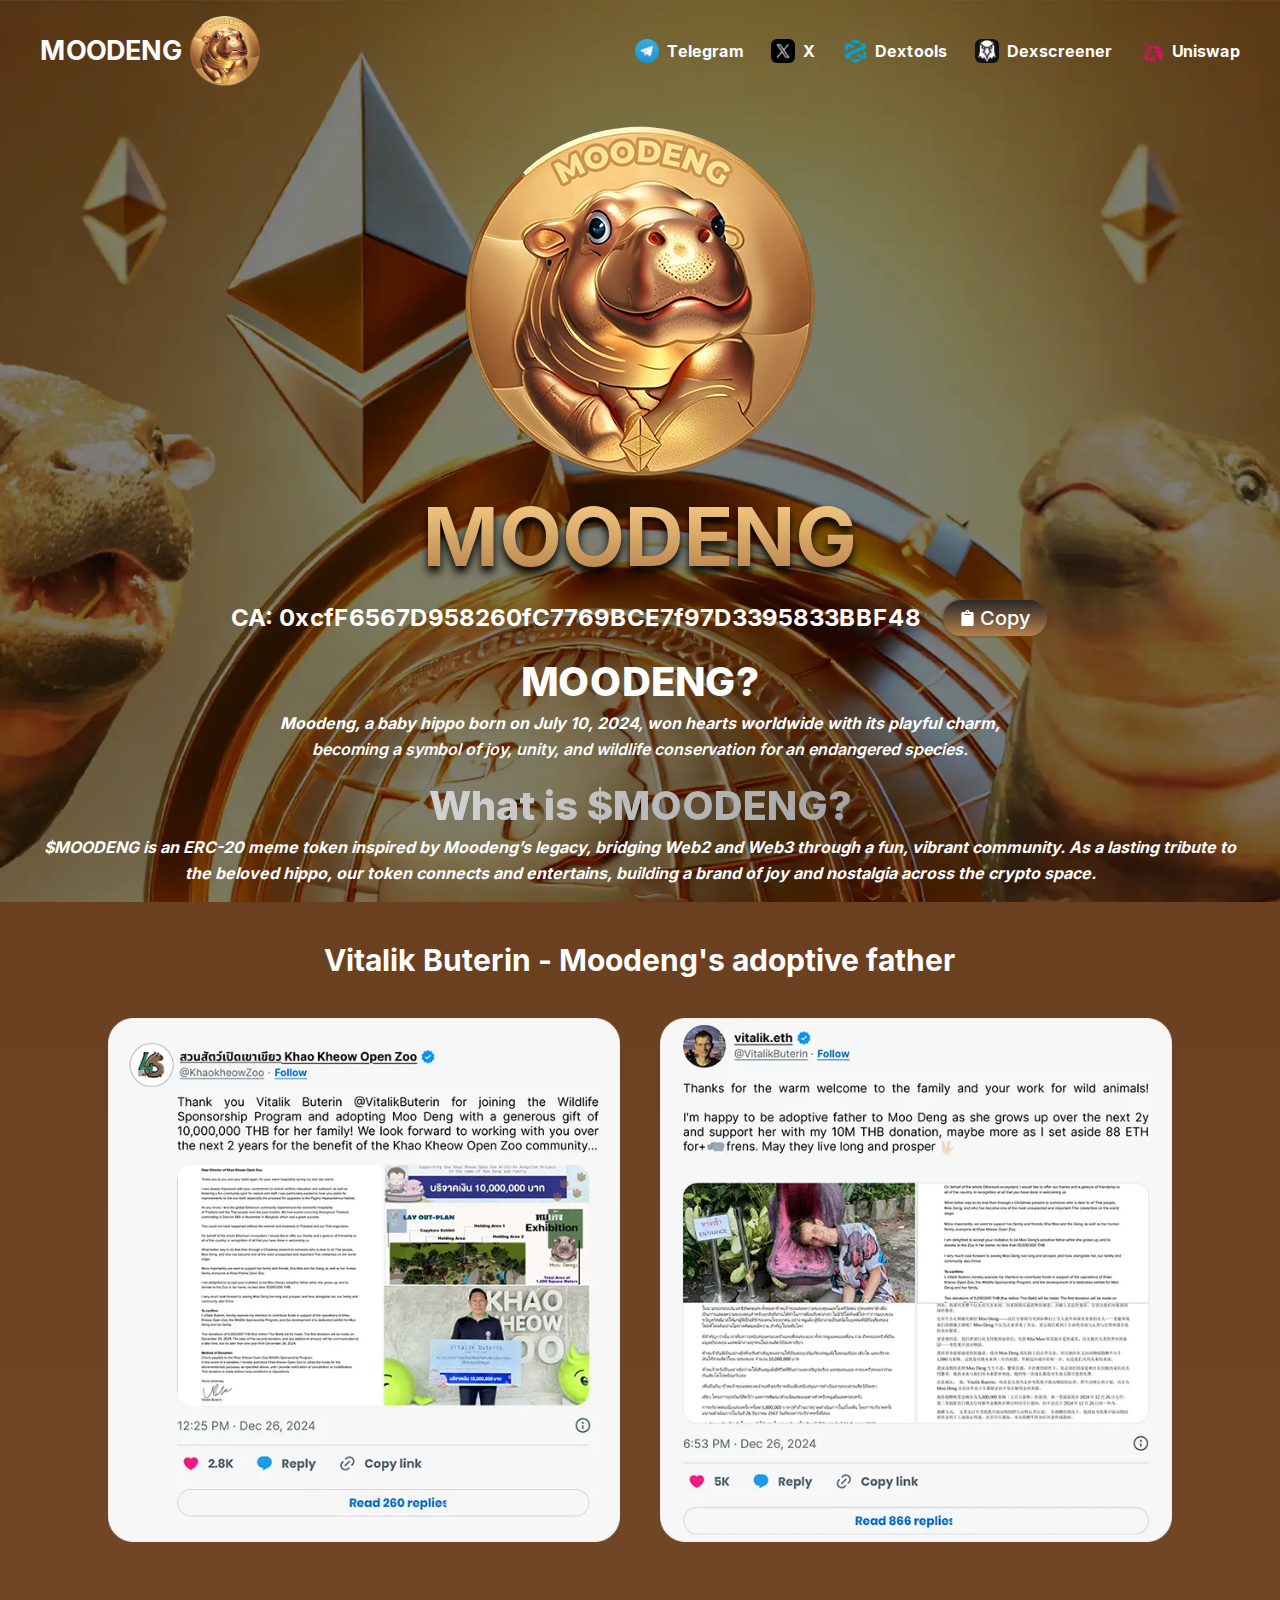
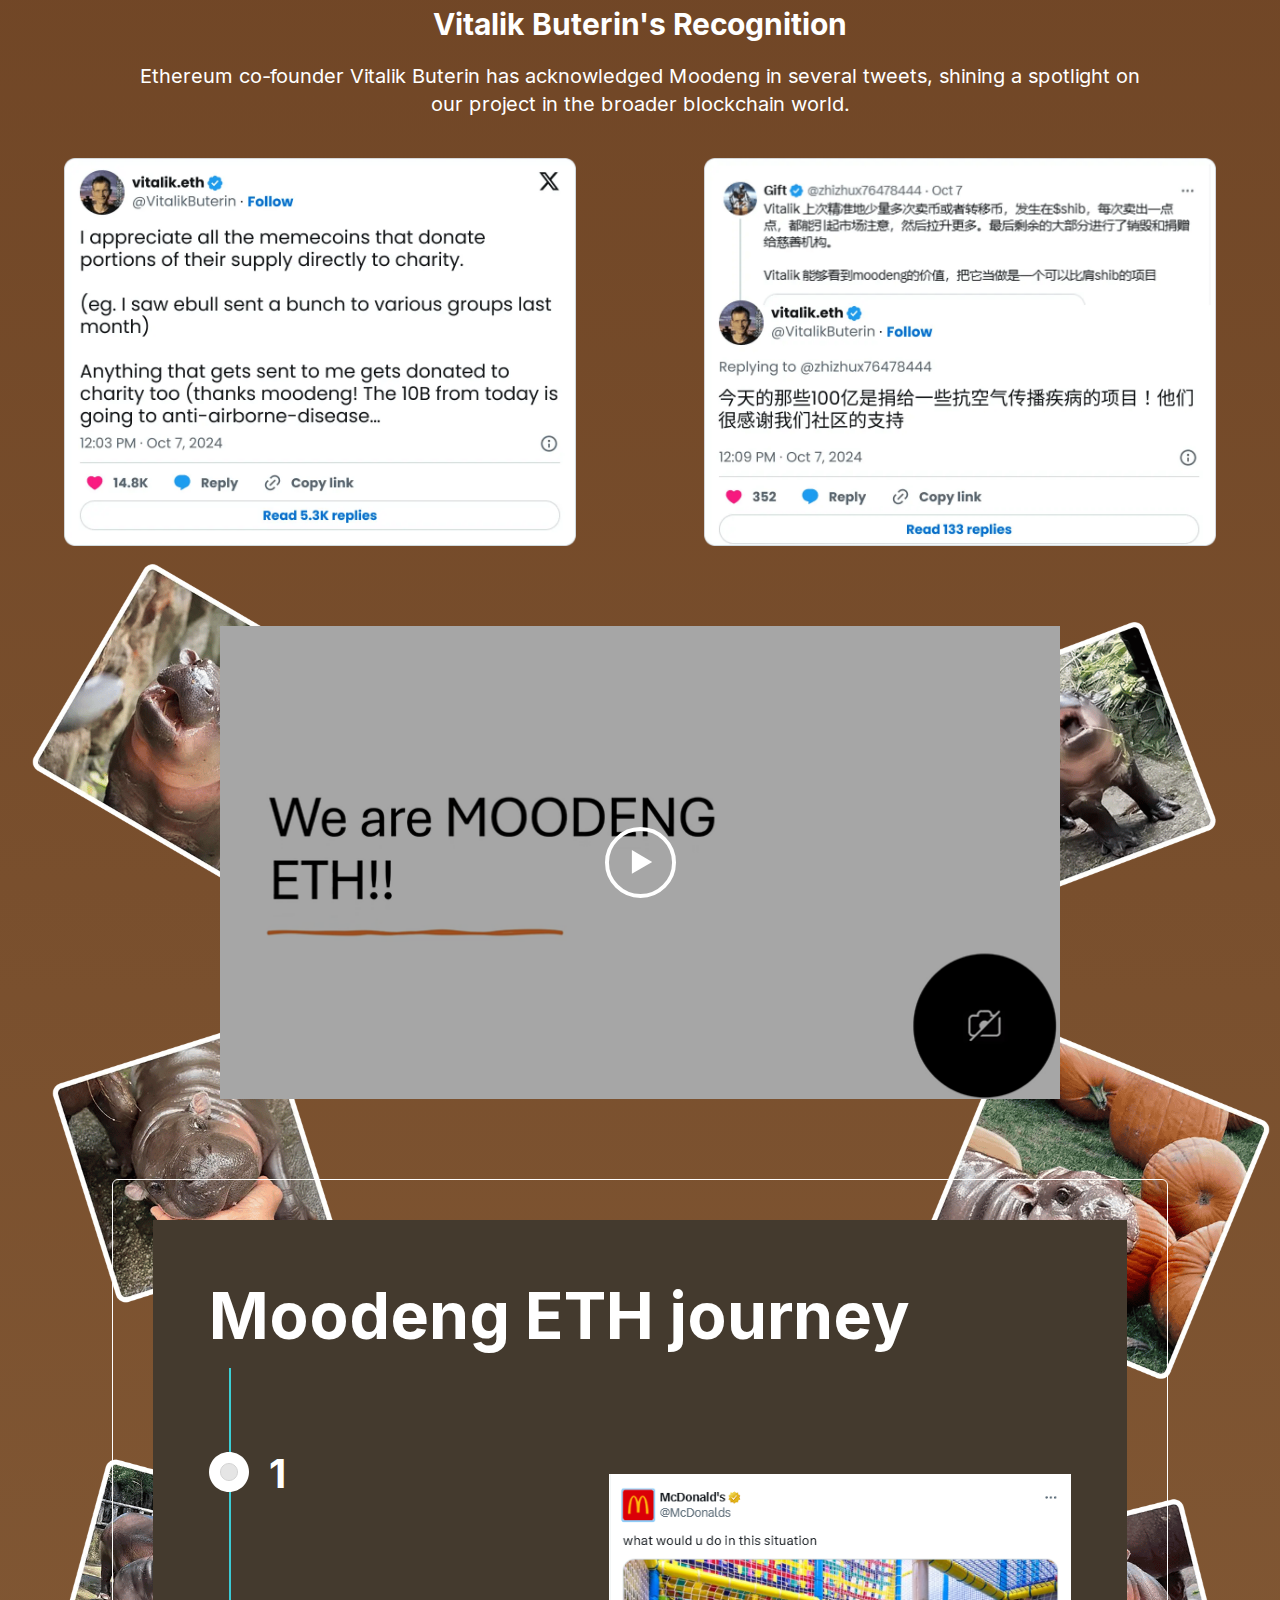
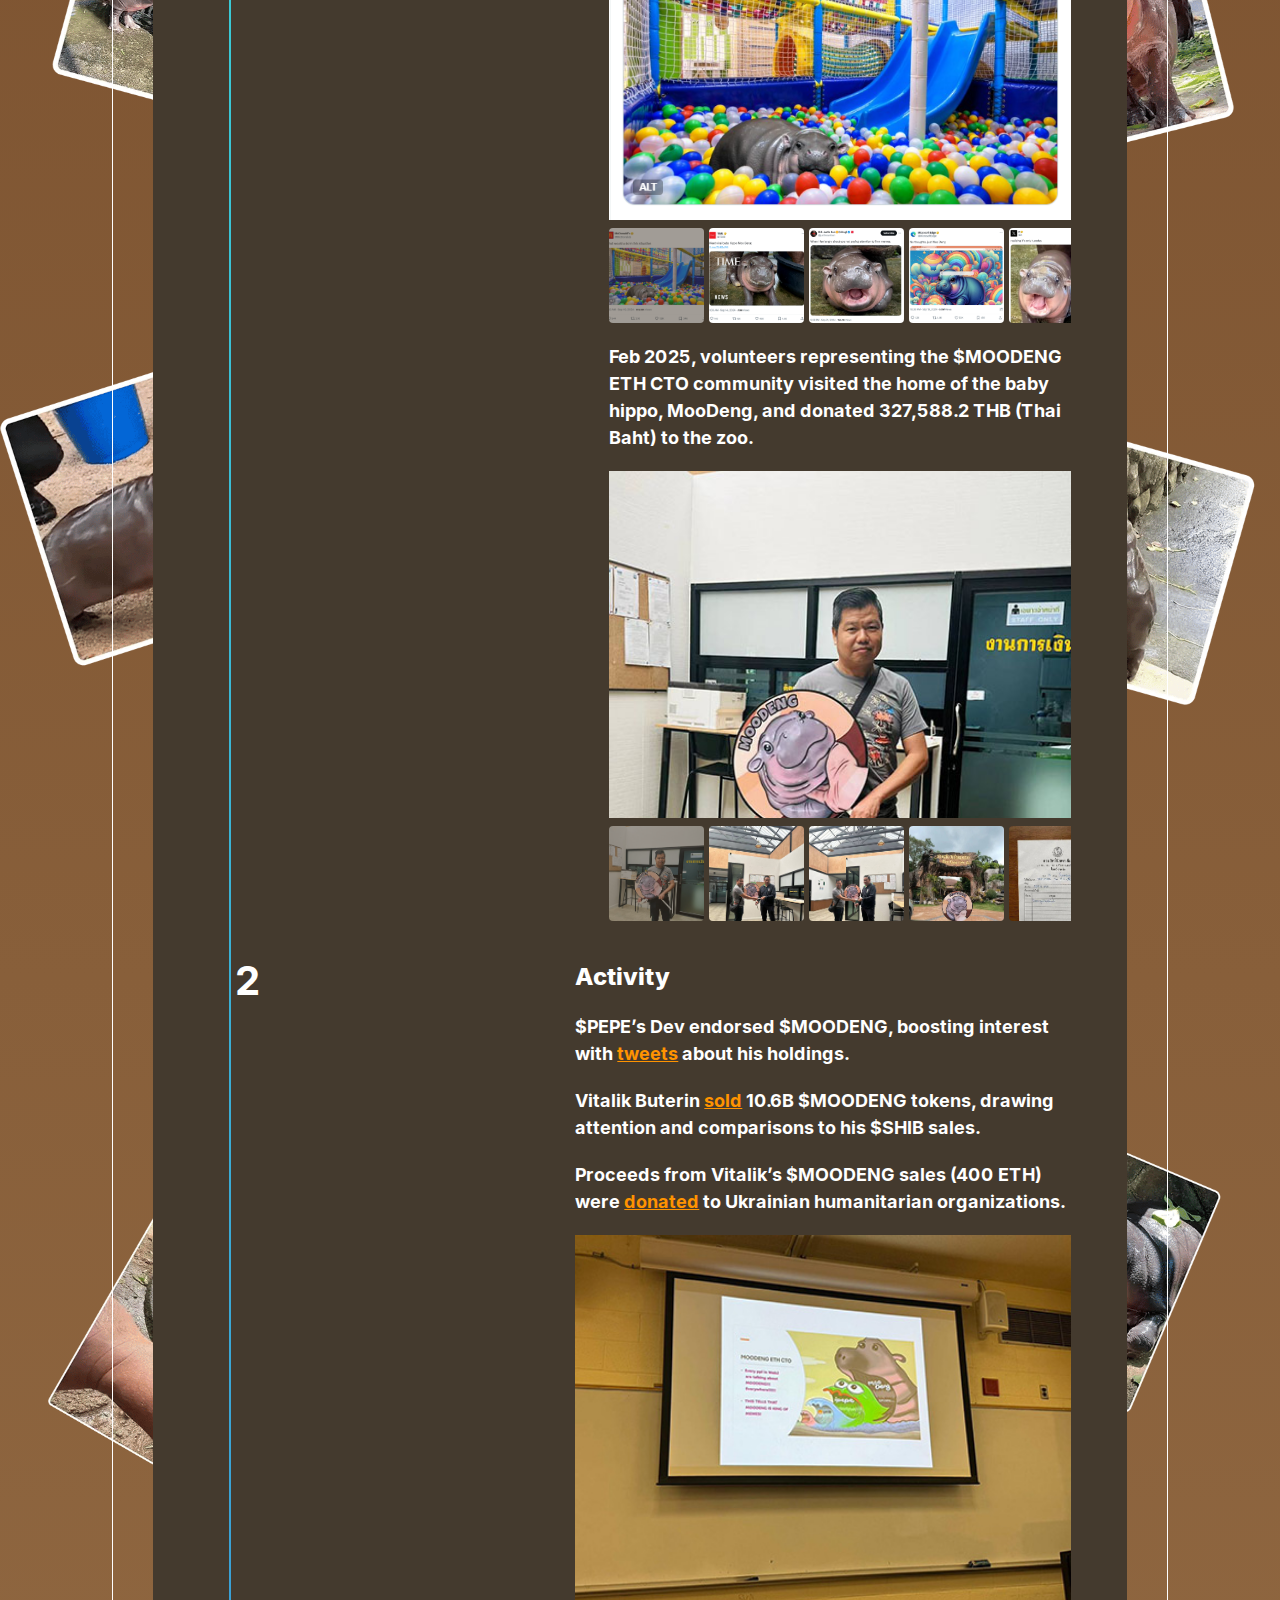
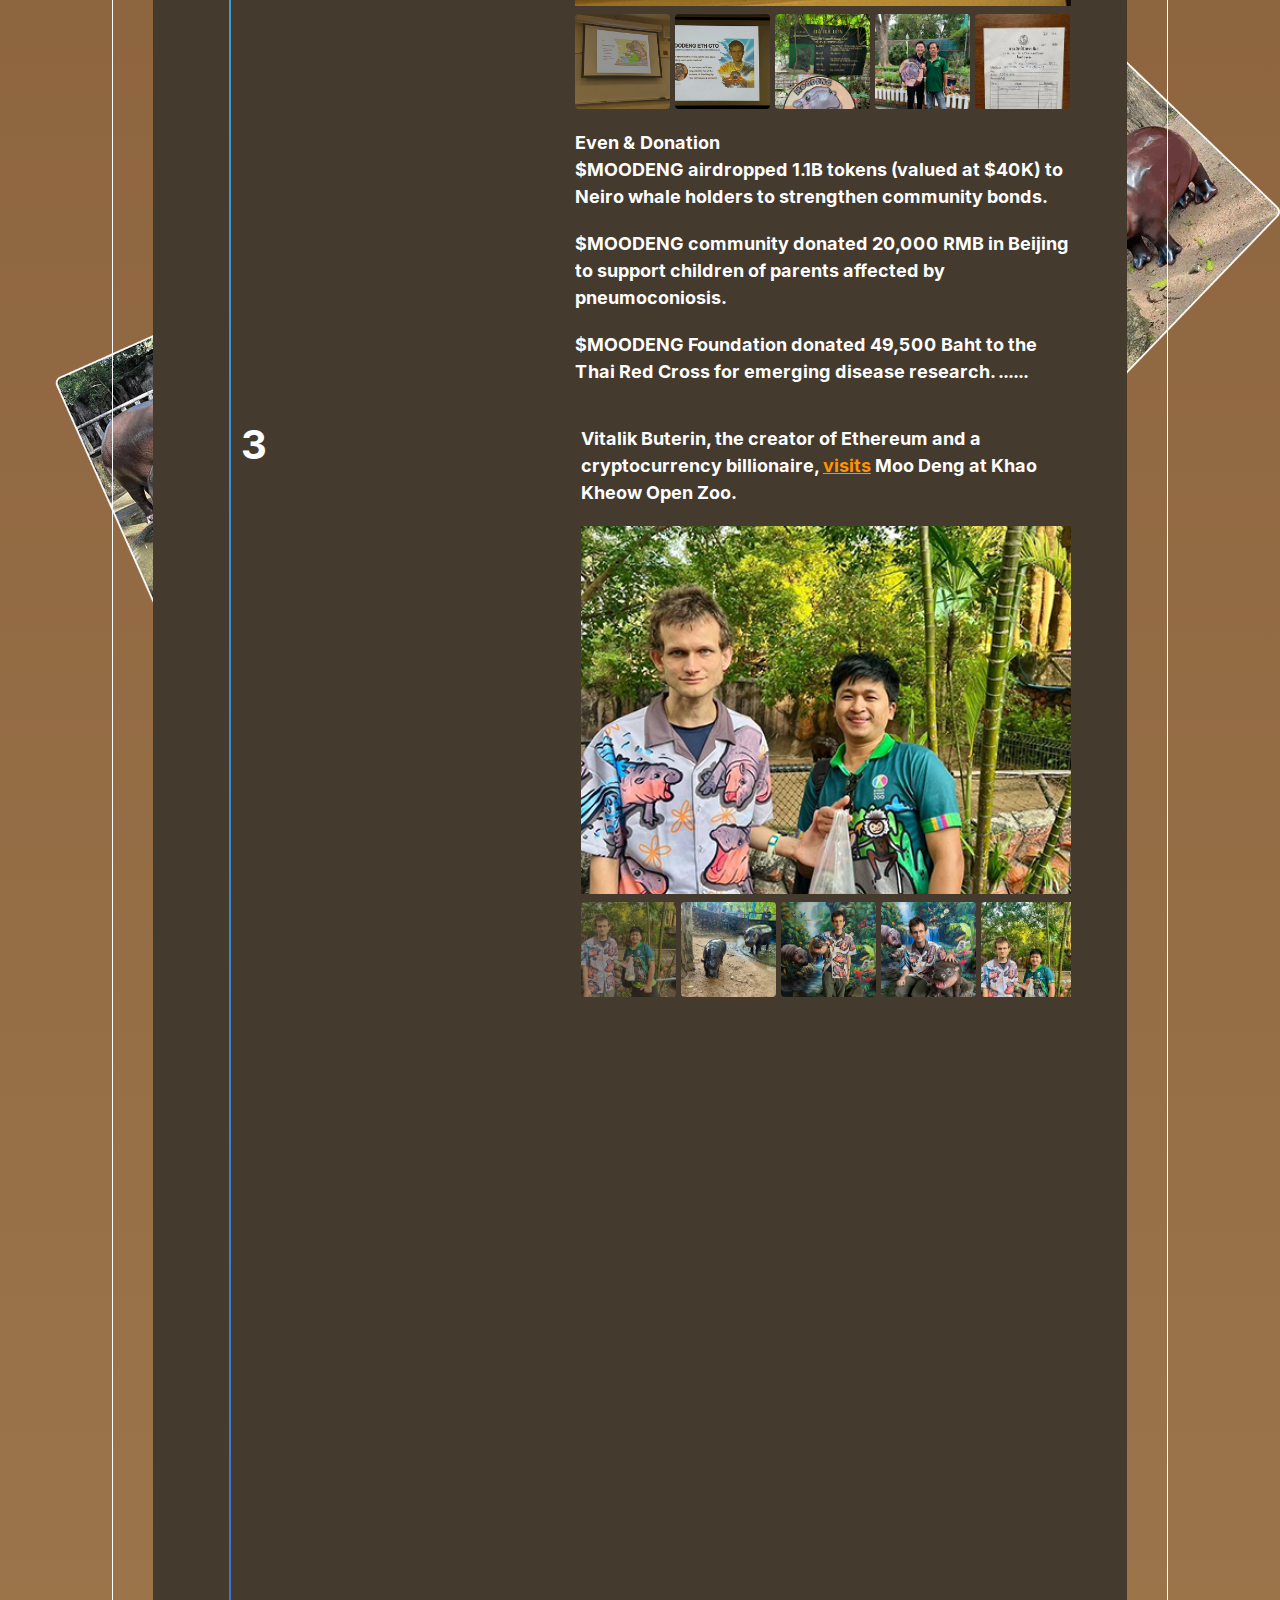
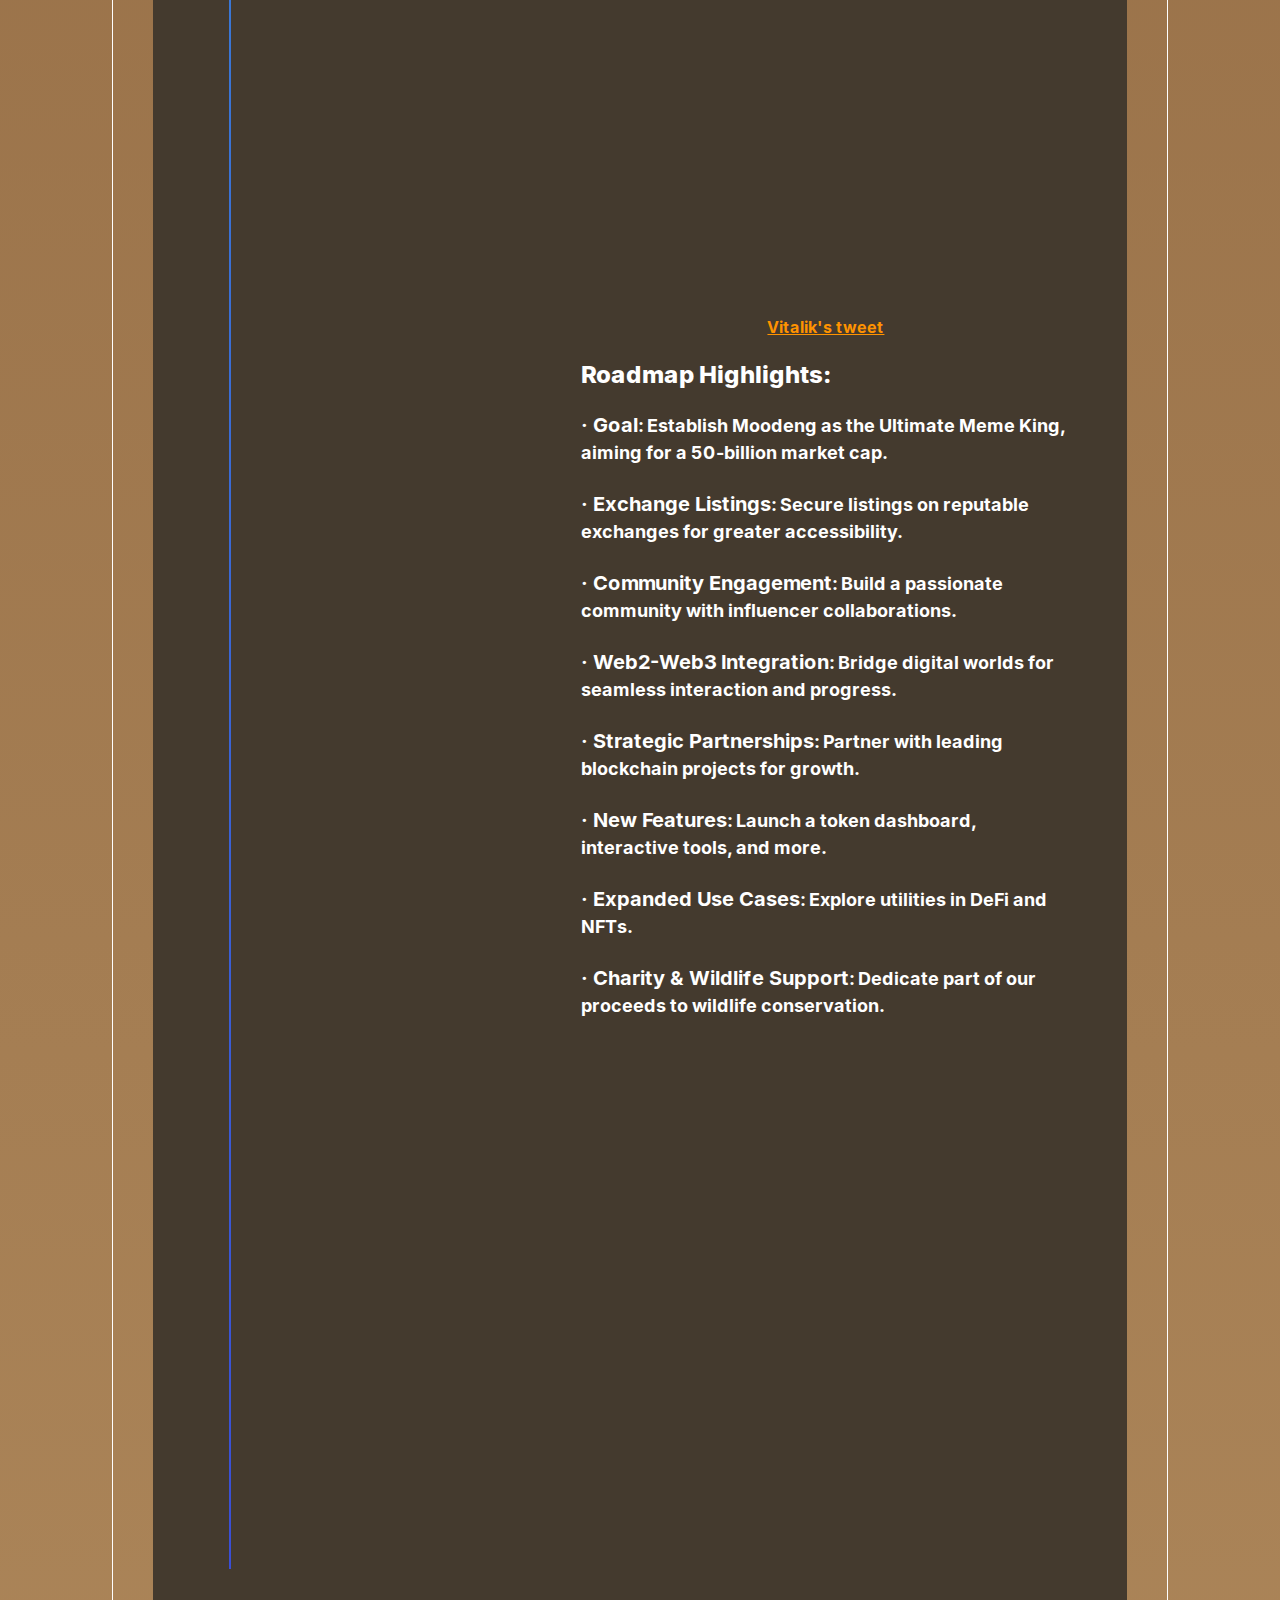
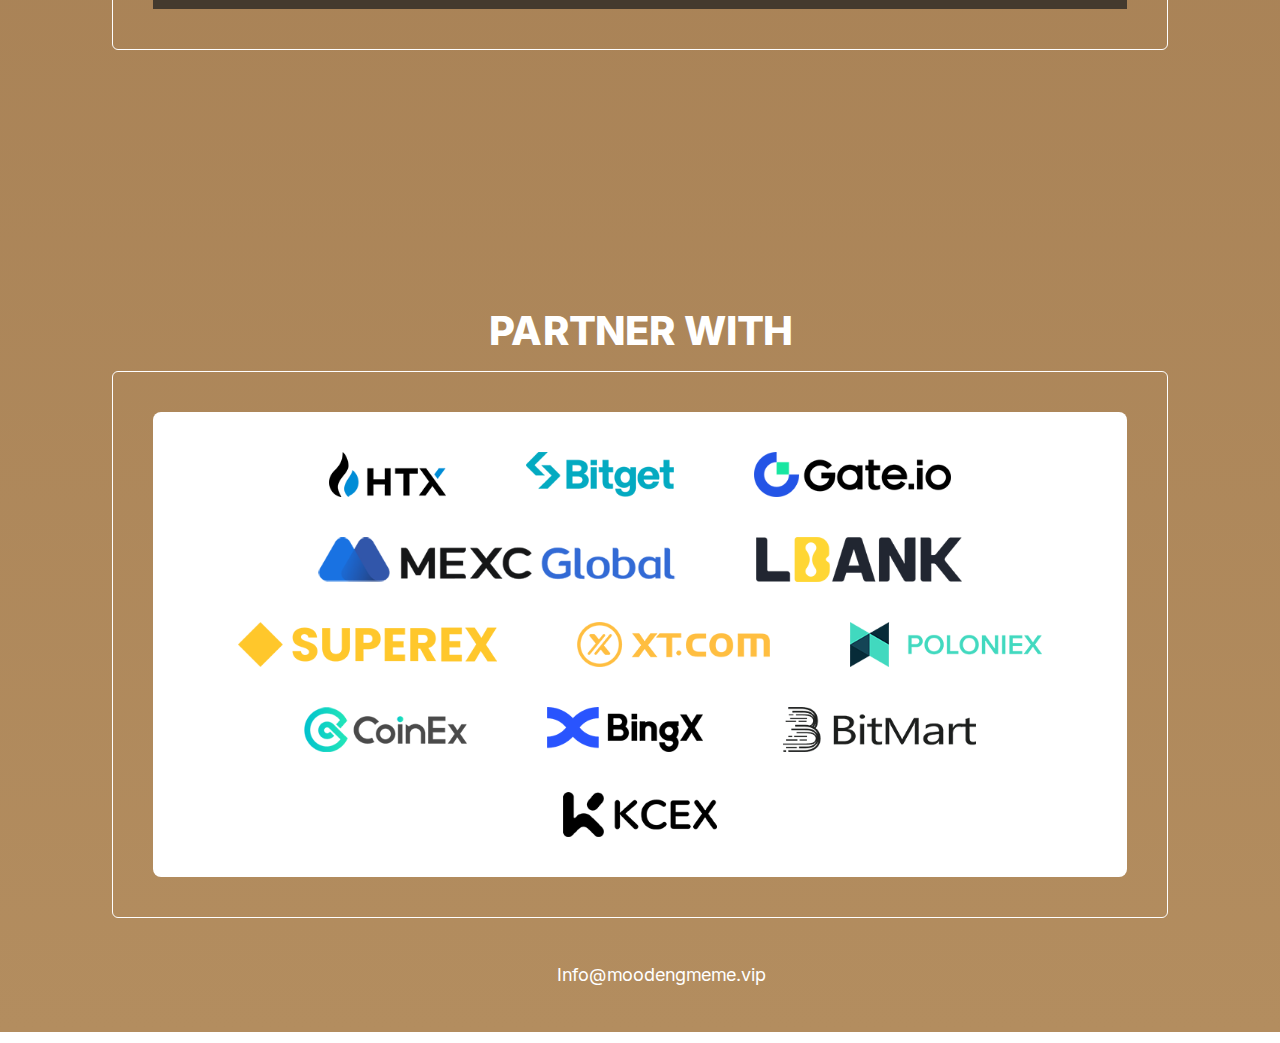
==== commit 106e0ade: "change tjsdfsdfhe" ====
--- a/index.html
+++ b/index.html
@@ -125,7 +125,7 @@
                                 data-nimg="1" style="color:transparent"
                                 srcSet="/_next/image?url=%2F_next%2Fstatic%2Fmedia%2Fdexs.d2df85e1.png&amp;w=64&amp;q=75&amp;dpl=dpl_Himsqy779shiFS8bax35Cu4Dz1cm 1x, /_next/image?url=%2F_next%2Fstatic%2Fmedia%2Fdexs.d2df85e1.png&amp;w=128&amp;q=75&amp;dpl=dpl_Himsqy779shiFS8bax35Cu4Dz1cm 2x"
                                 src="/_next/image?url=%2F_next%2Fstatic%2Fmedia%2Fdexs.d2df85e1.png&amp;w=128&amp;q=75&amp;dpl=dpl_Himsqy779shiFS8bax35Cu4Dz1cm" /><span>Dexscreener</span></a><a
-                            href="https://app.uniswap.org/explore/tokens/ethereum/0xcomingsoon"
+                            href="https://app.uniswap.org/explore/tokens/ethereum/0xcfF6567D958260fC7769BCE7f97D3395833BBF48"
                             target="_uni"><img alt="" loading="lazy" width="50" height="50" decoding="async"
                                 data-nimg="1" style="color:transparent"
                                 srcSet="/_next/image?url=%2F_next%2Fstatic%2Fmedia%2Funi.c1dee1bf.png&amp;w=64&amp;q=75&amp;dpl=dpl_Himsqy779shiFS8bax35Cu4Dz1cm 1x, /_next/image?url=%2F_next%2Fstatic%2Fmedia%2Funi.c1dee1bf.png&amp;w=128&amp;q=75&amp;dpl=dpl_Himsqy779shiFS8bax35Cu4Dz1cm 2x"
@@ -170,7 +170,7 @@
                 </div>
                 <div class="flex flex-col items-center justify-center sm:flex-row gap-2 sm:gap-5 mt-5">
                     <div class="text-center font-bold text-lg sm:text-xl lg:text-2xl">CA:
-                        <!-- --> <span class="break-all">0xcomingsoon</span></div>
+                        <!-- --> <span class="break-all">0xcfF6567D958260fC7769BCE7f97D3395833BBF48</span></div>
                     <div class="shrink-0 overflow-hidden rounded-full border-2 border-primary/30"><button
                             class="btn-1 flex items-center text-[20px] font-medium leading-none transition gap-1 px-4 py-2 hover:opacity-90"><img
                                 alt="" loading="lazy" width="17" height="18" decoding="async" data-nimg="1"
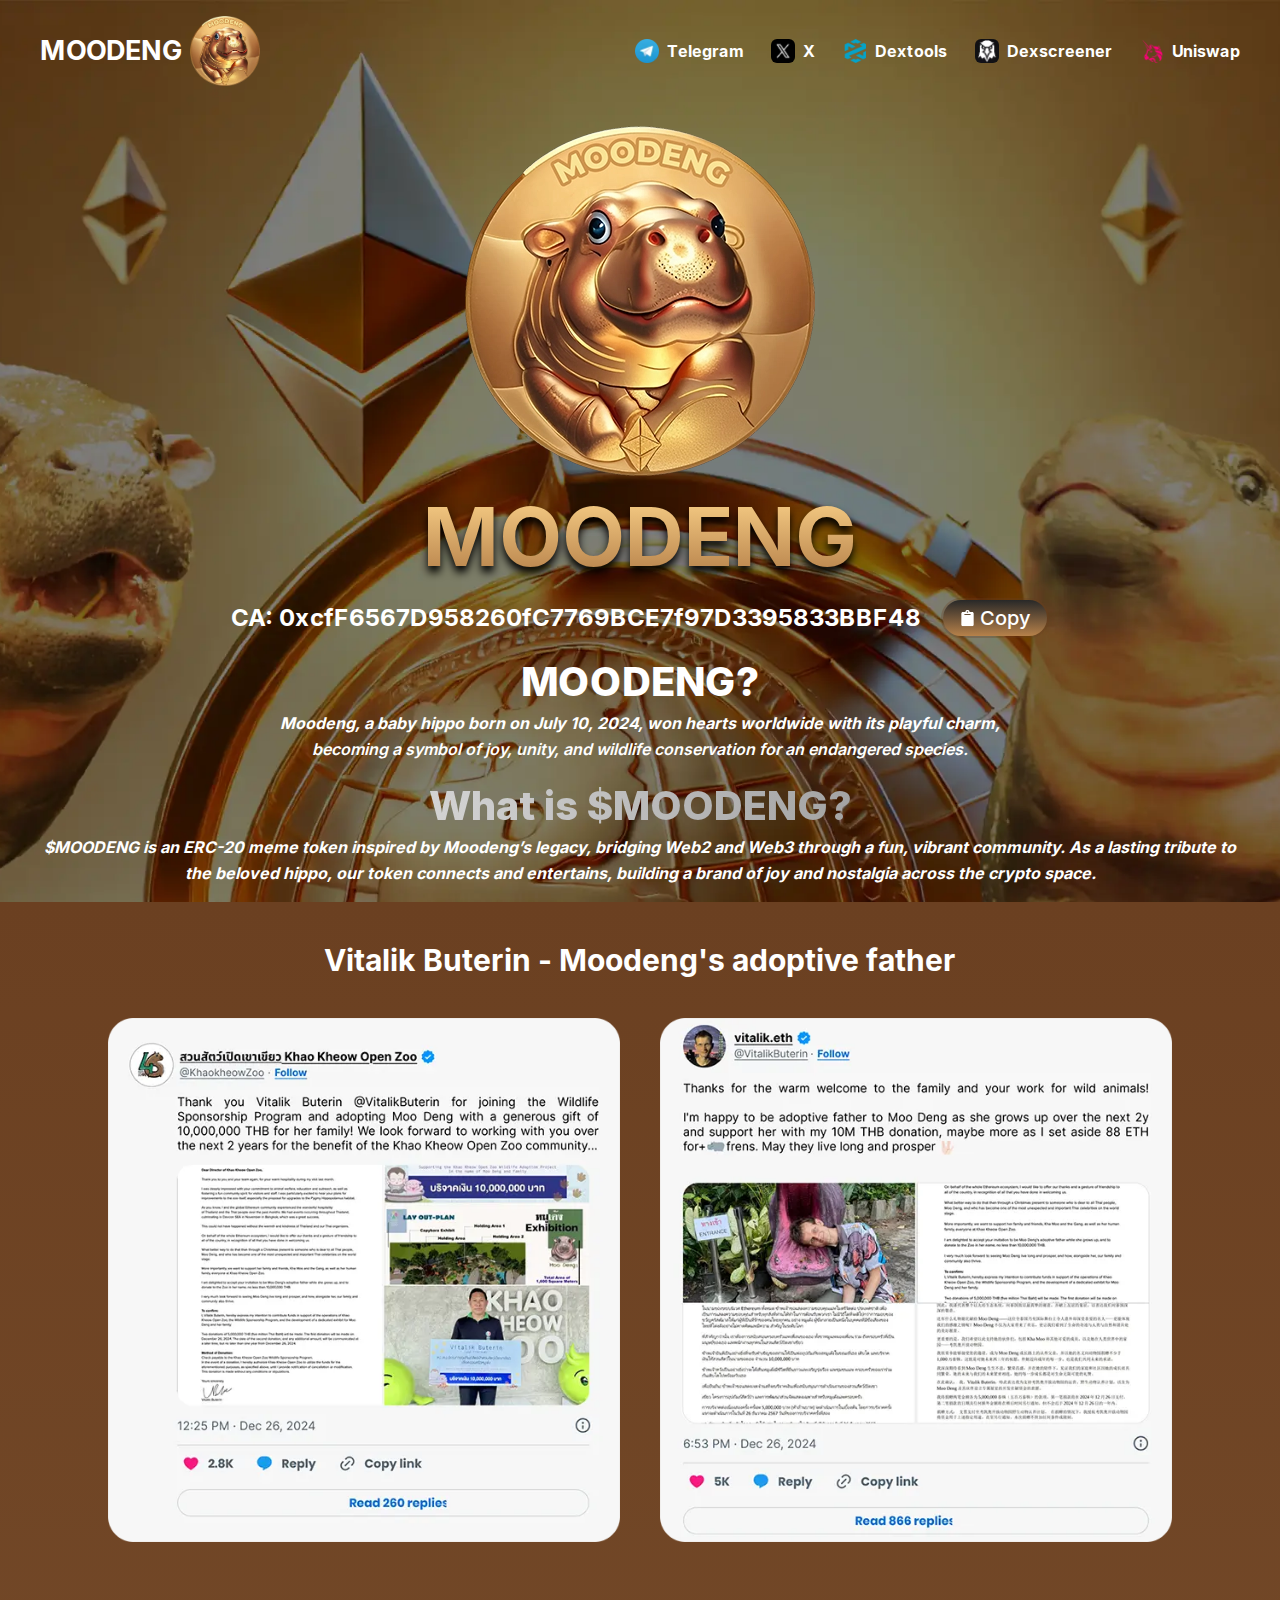
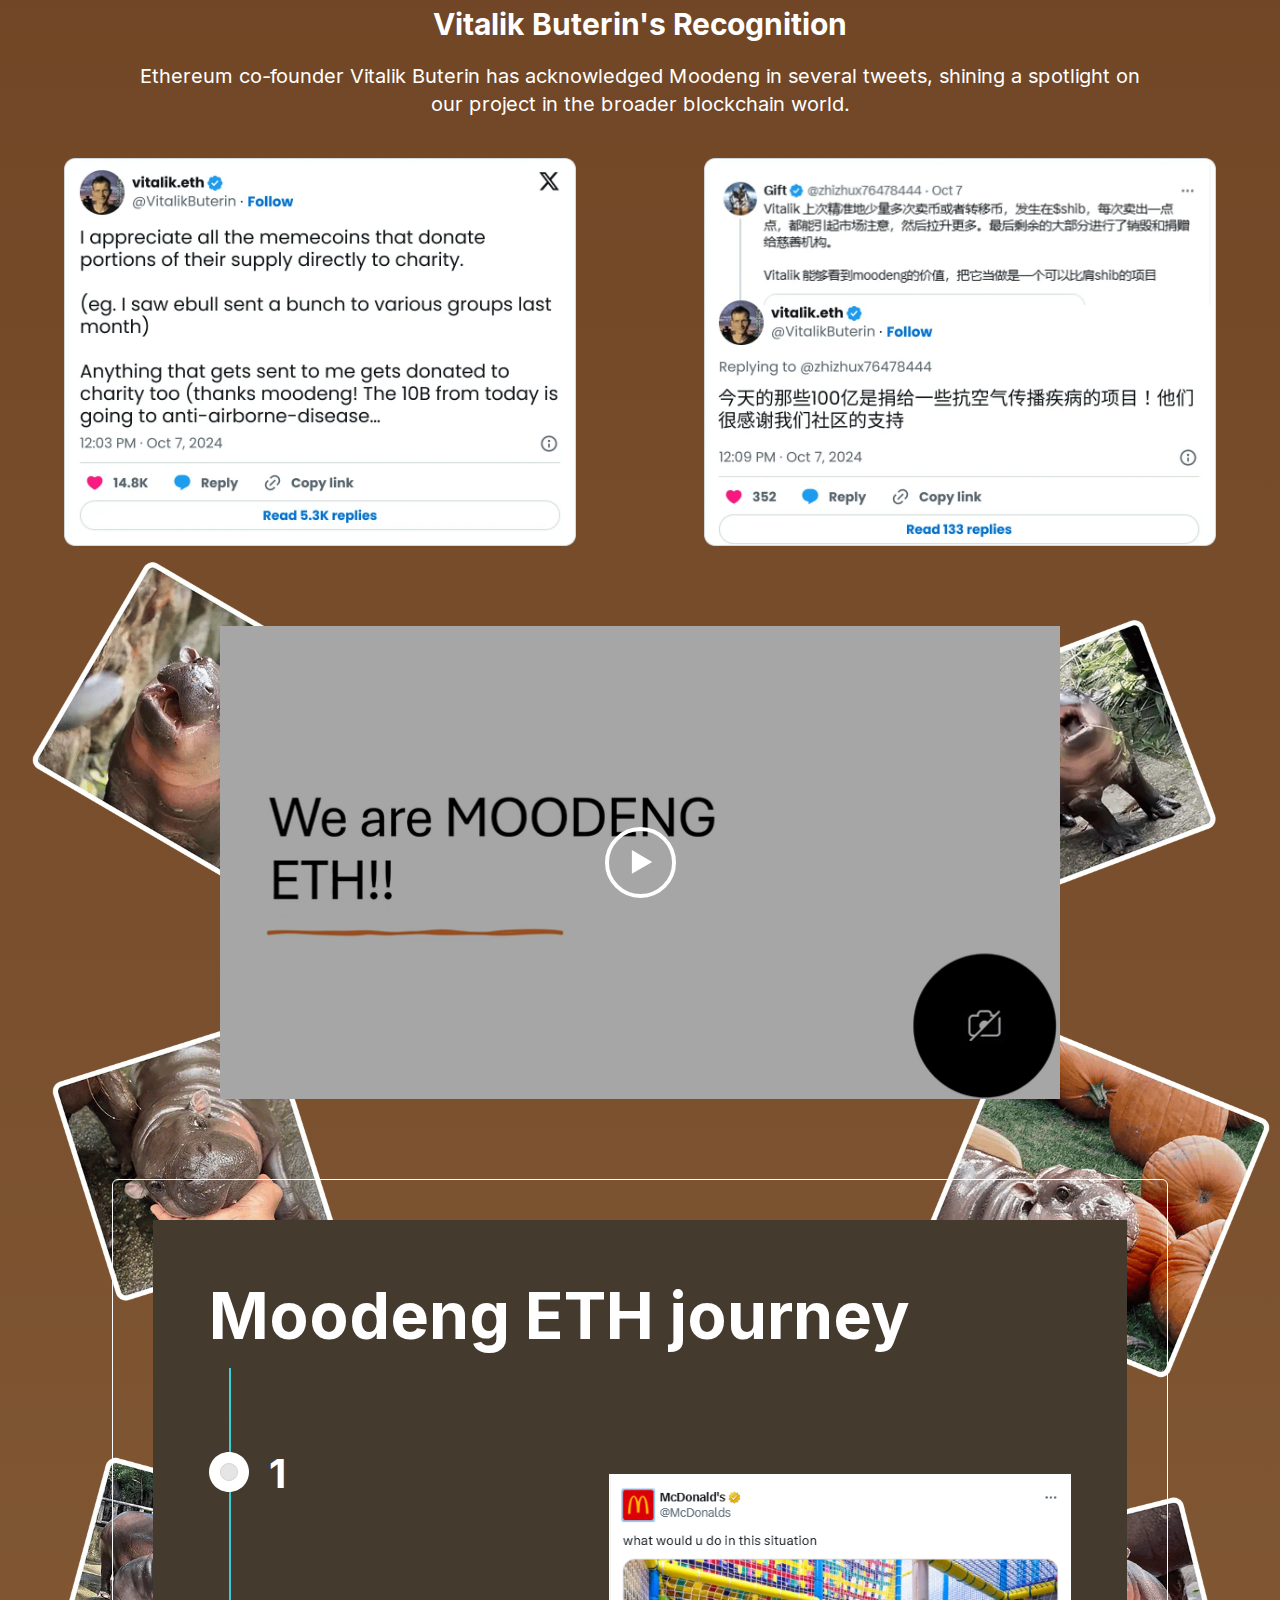
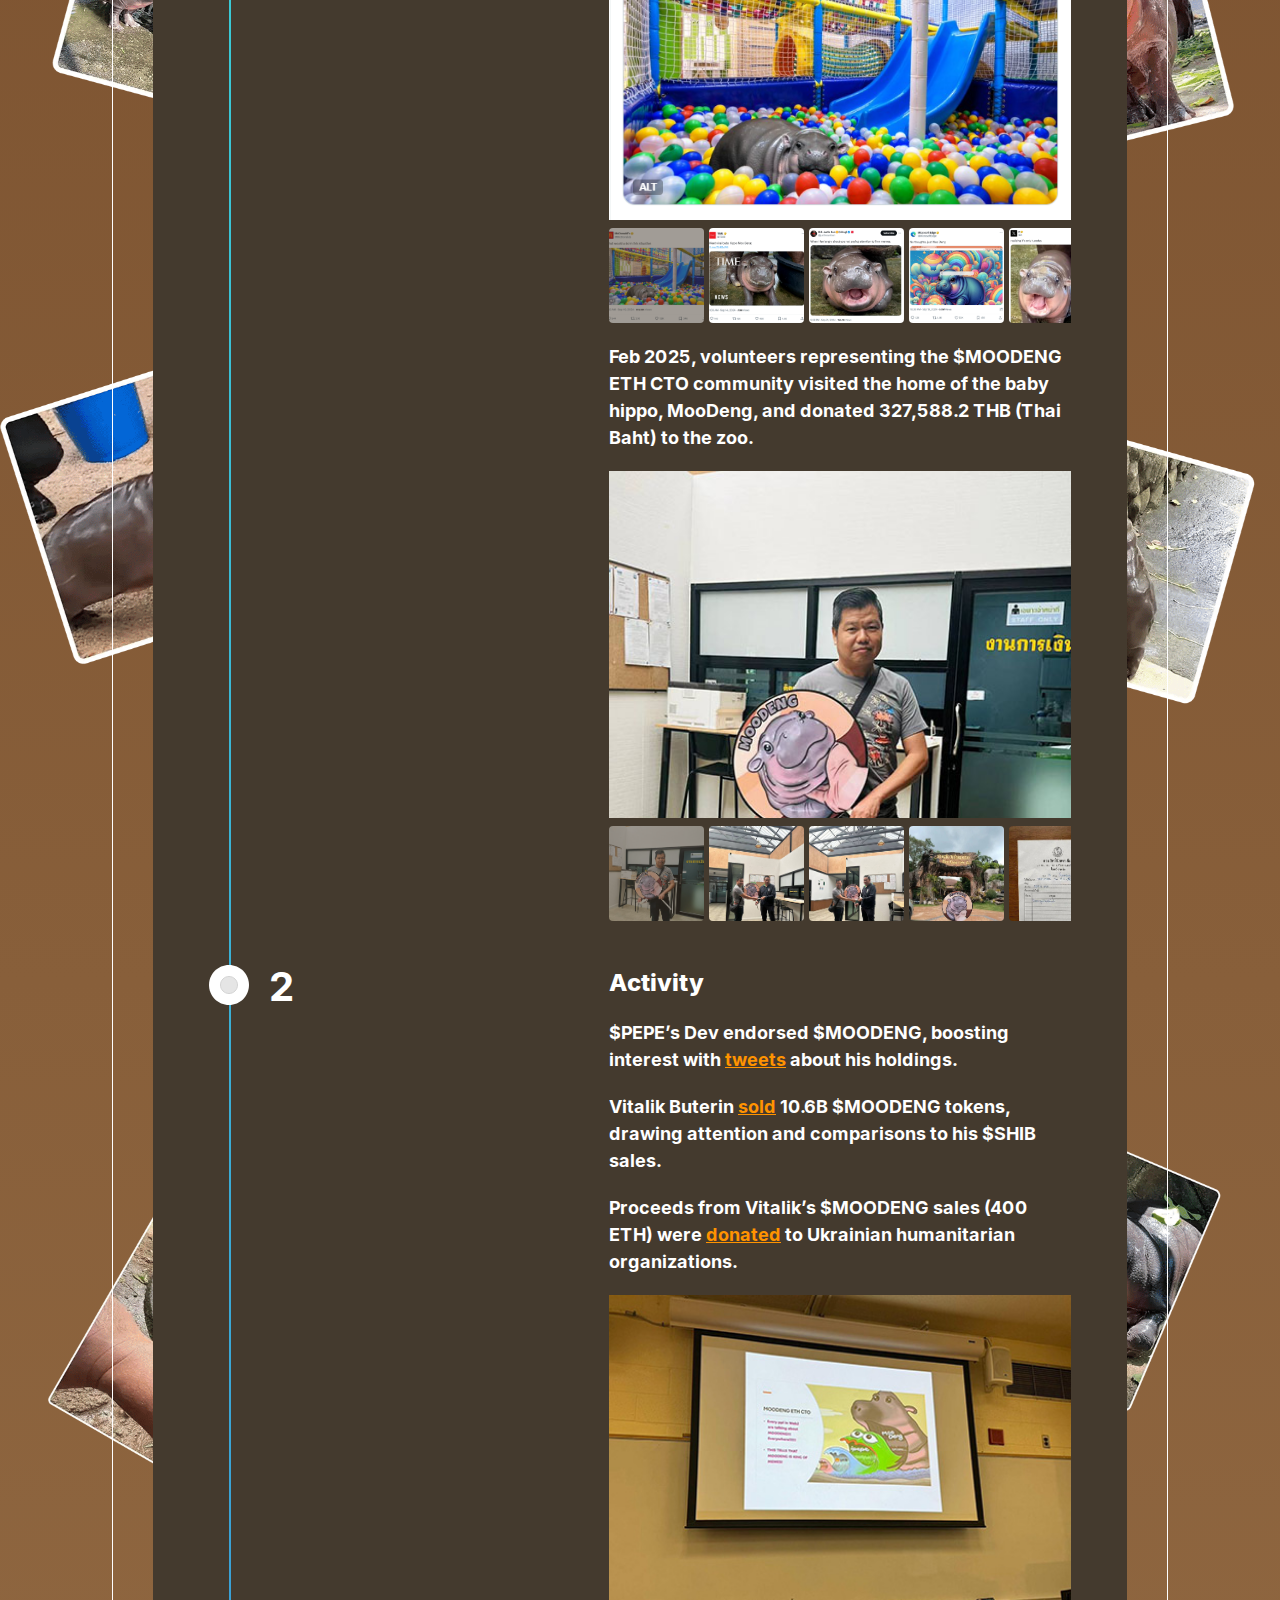
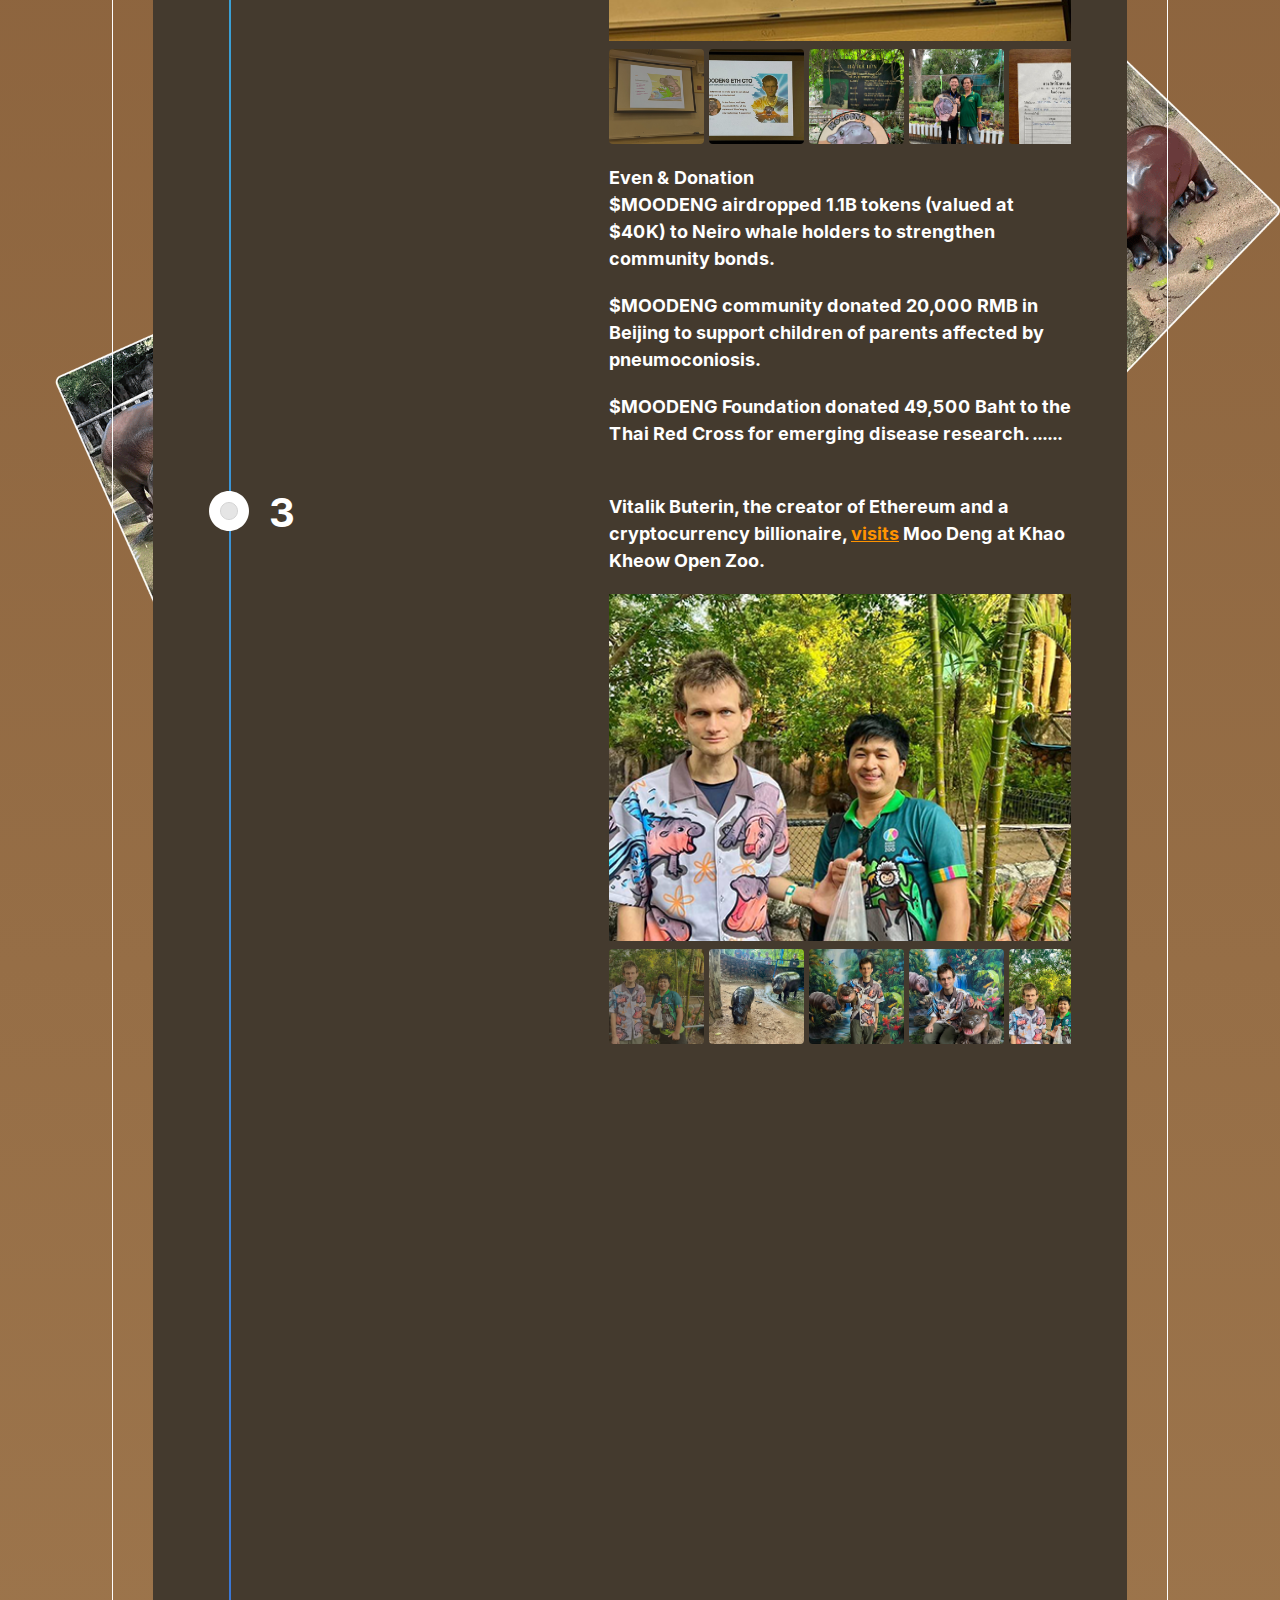
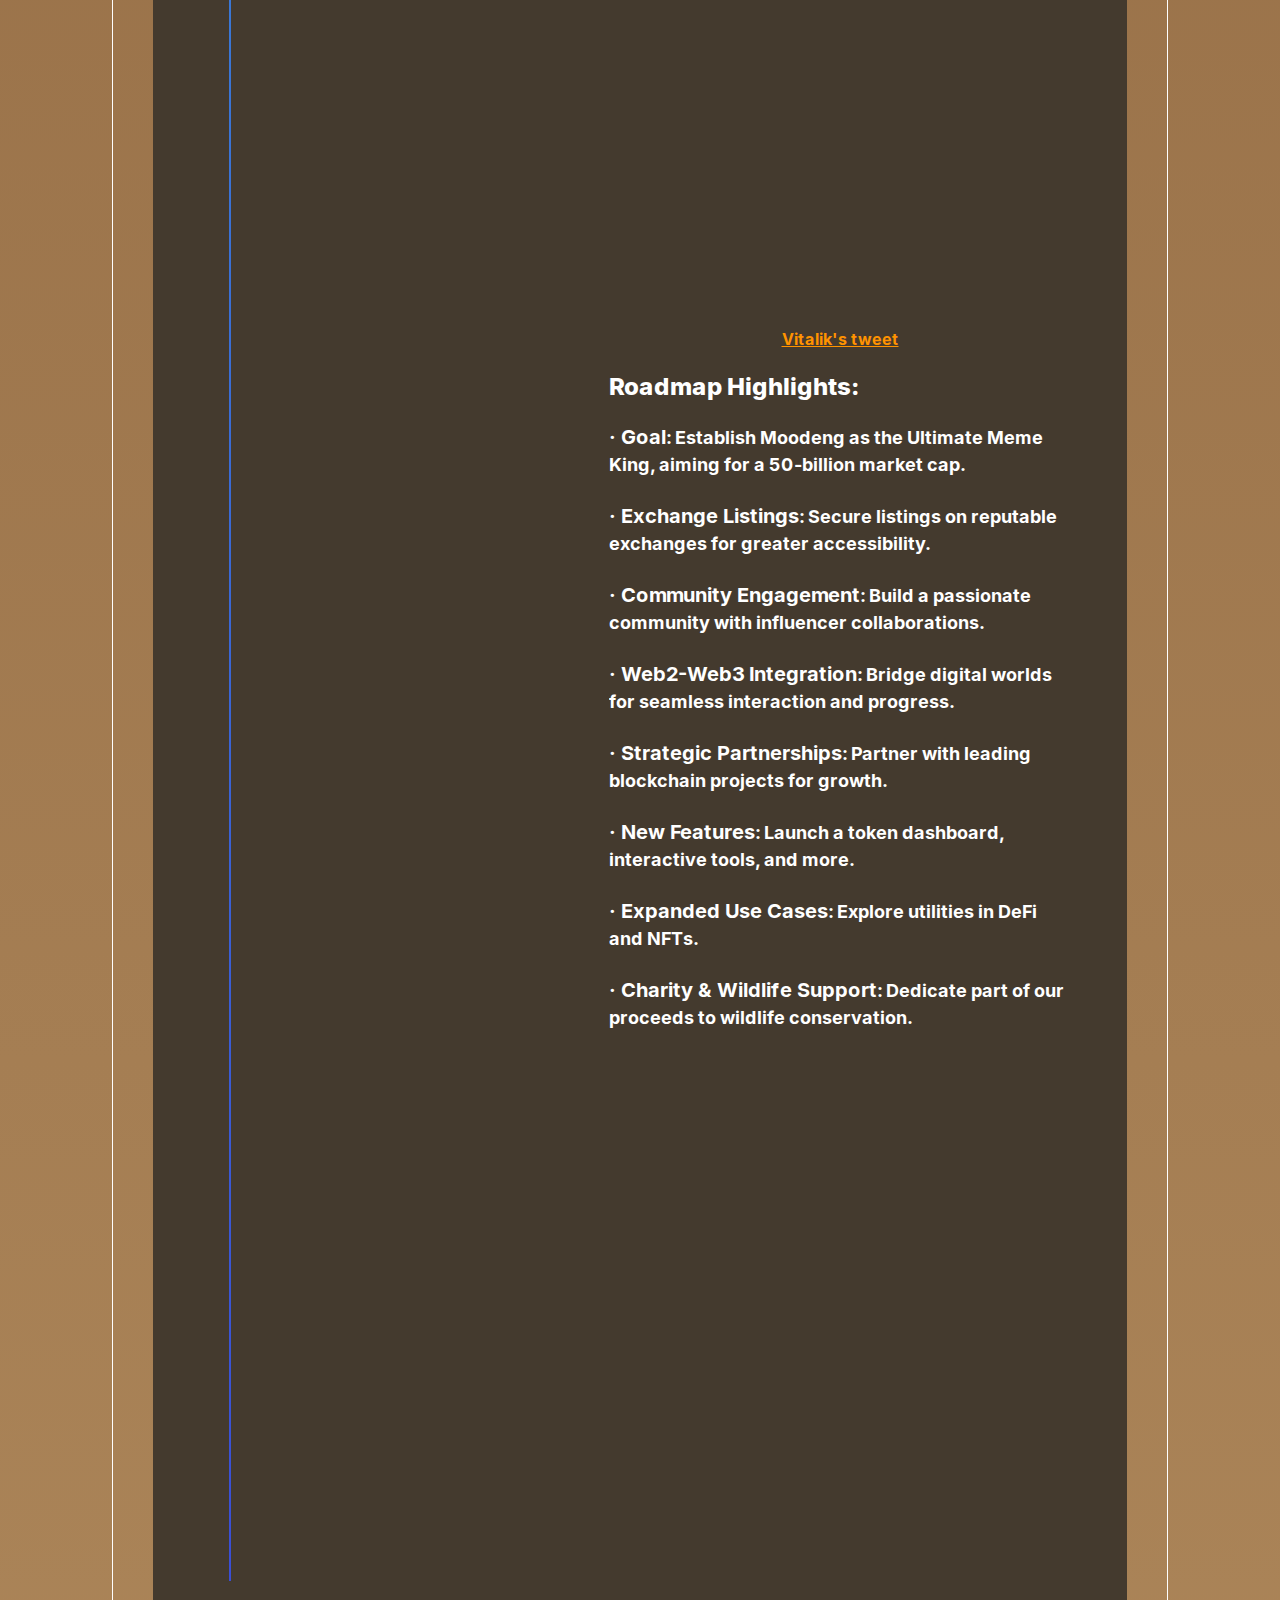
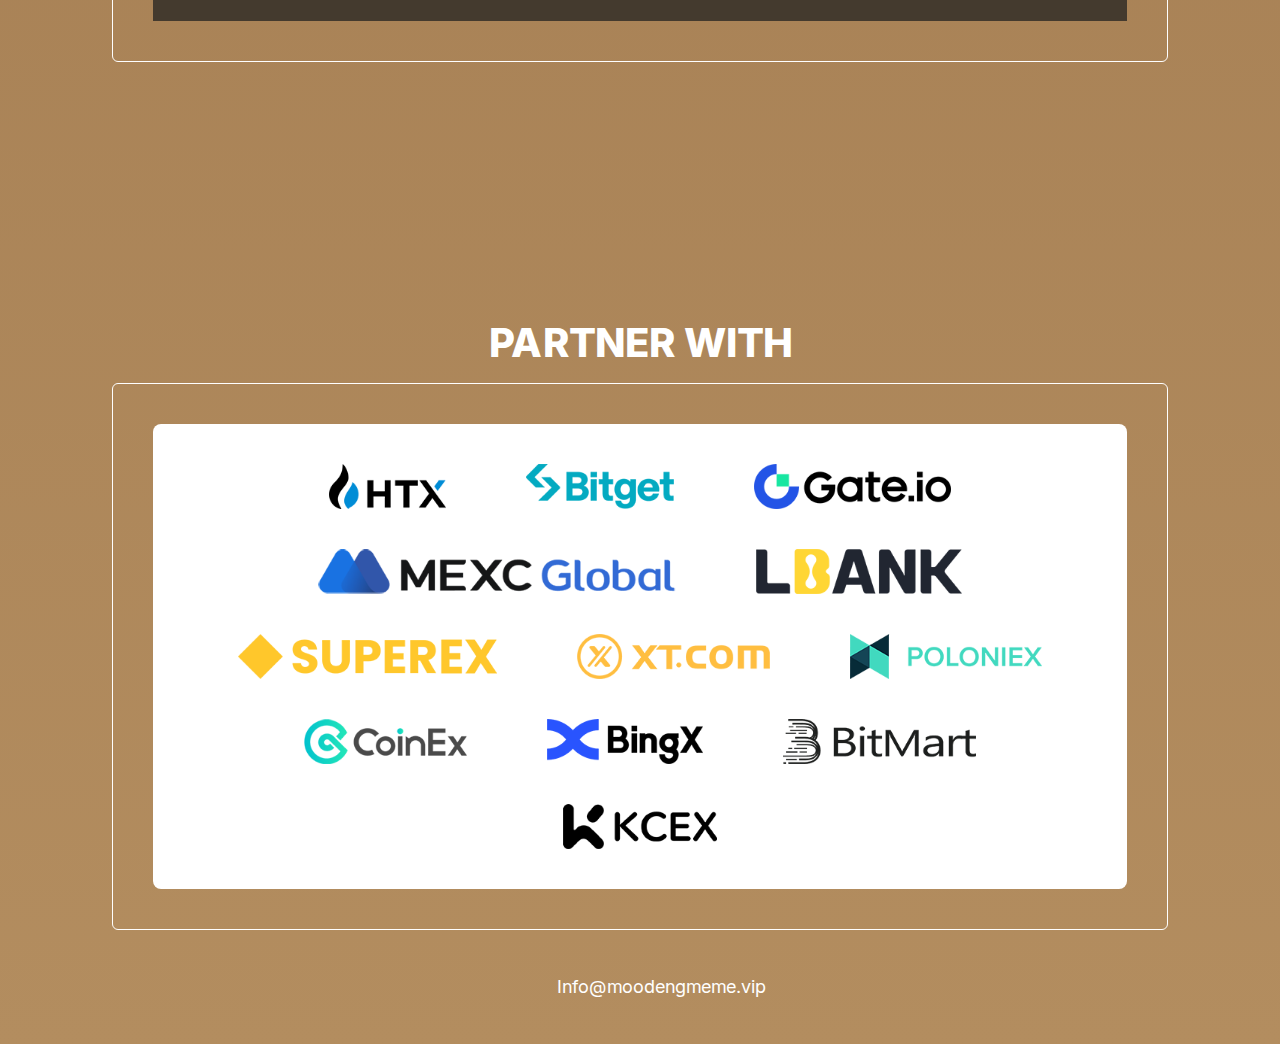
==== commit 857e7479: "change tjsdfsdfsdfsdfhe" ====
--- a/index.html
+++ b/index.html
@@ -116,11 +116,11 @@
                                 height="50" decoding="async" data-nimg="1" style="color:transparent"
                                 srcSet="/_next/image?url=%2F_next%2Fstatic%2Fmedia%2Fx.f2b79ea3.png&amp;w=64&amp;q=75&amp;dpl=dpl_Himsqy779shiFS8bax35Cu4Dz1cm 1x, /_next/image?url=%2F_next%2Fstatic%2Fmedia%2Fx.f2b79ea3.png&amp;w=128&amp;q=75&amp;dpl=dpl_Himsqy779shiFS8bax35Cu4Dz1cm 2x"
                                 src="/_next/image?url=%2F_next%2Fstatic%2Fmedia%2Fx.f2b79ea3.png&amp;w=128&amp;q=75&amp;dpl=dpl_Himsqy779shiFS8bax35Cu4Dz1cm" /><span>X</span></a><a
-                            href="https://www.dextools.io/" target="_dex"><img alt="" loading="lazy"
+                            href="https://www.dextools.io/app/en/ether/pair-explorer/0x4cd0f2a5de4a4a887fdcb6b42182a86985e3d0d9?t=1740050739631" target="_dex"><img alt="" loading="lazy"
                                 width="50" height="56" decoding="async" data-nimg="1" style="color:transparent"
                                 srcSet="/_next/image?url=%2F_next%2Fstatic%2Fmedia%2Fdex.eba37f08.png&amp;w=64&amp;q=75&amp;dpl=dpl_Himsqy779shiFS8bax35Cu4Dz1cm 1x, /_next/image?url=%2F_next%2Fstatic%2Fmedia%2Fdex.eba37f08.png&amp;w=128&amp;q=75&amp;dpl=dpl_Himsqy779shiFS8bax35Cu4Dz1cm 2x"
                                 src="/_next/image?url=%2F_next%2Fstatic%2Fmedia%2Fdex.eba37f08.png&amp;w=128&amp;q=75&amp;dpl=dpl_Himsqy779shiFS8bax35Cu4Dz1cm" /><span>Dextools</span></a><a
-                            href="https://dexscreener.com"
+                            href="https://dexscreener.com/ethereum/0x4cd0f2a5de4a4a887fdcb6b42182a86985e3d0d9"
                             target="_dexs"><img alt="" loading="lazy" width="50" height="50" decoding="async"
                                 data-nimg="1" style="color:transparent"
                                 srcSet="/_next/image?url=%2F_next%2Fstatic%2Fmedia%2Fdexs.d2df85e1.png&amp;w=64&amp;q=75&amp;dpl=dpl_Himsqy779shiFS8bax35Cu4Dz1cm 1x, /_next/image?url=%2F_next%2Fstatic%2Fmedia%2Fdexs.d2df85e1.png&amp;w=128&amp;q=75&amp;dpl=dpl_Himsqy779shiFS8bax35Cu4Dz1cm 2x"
